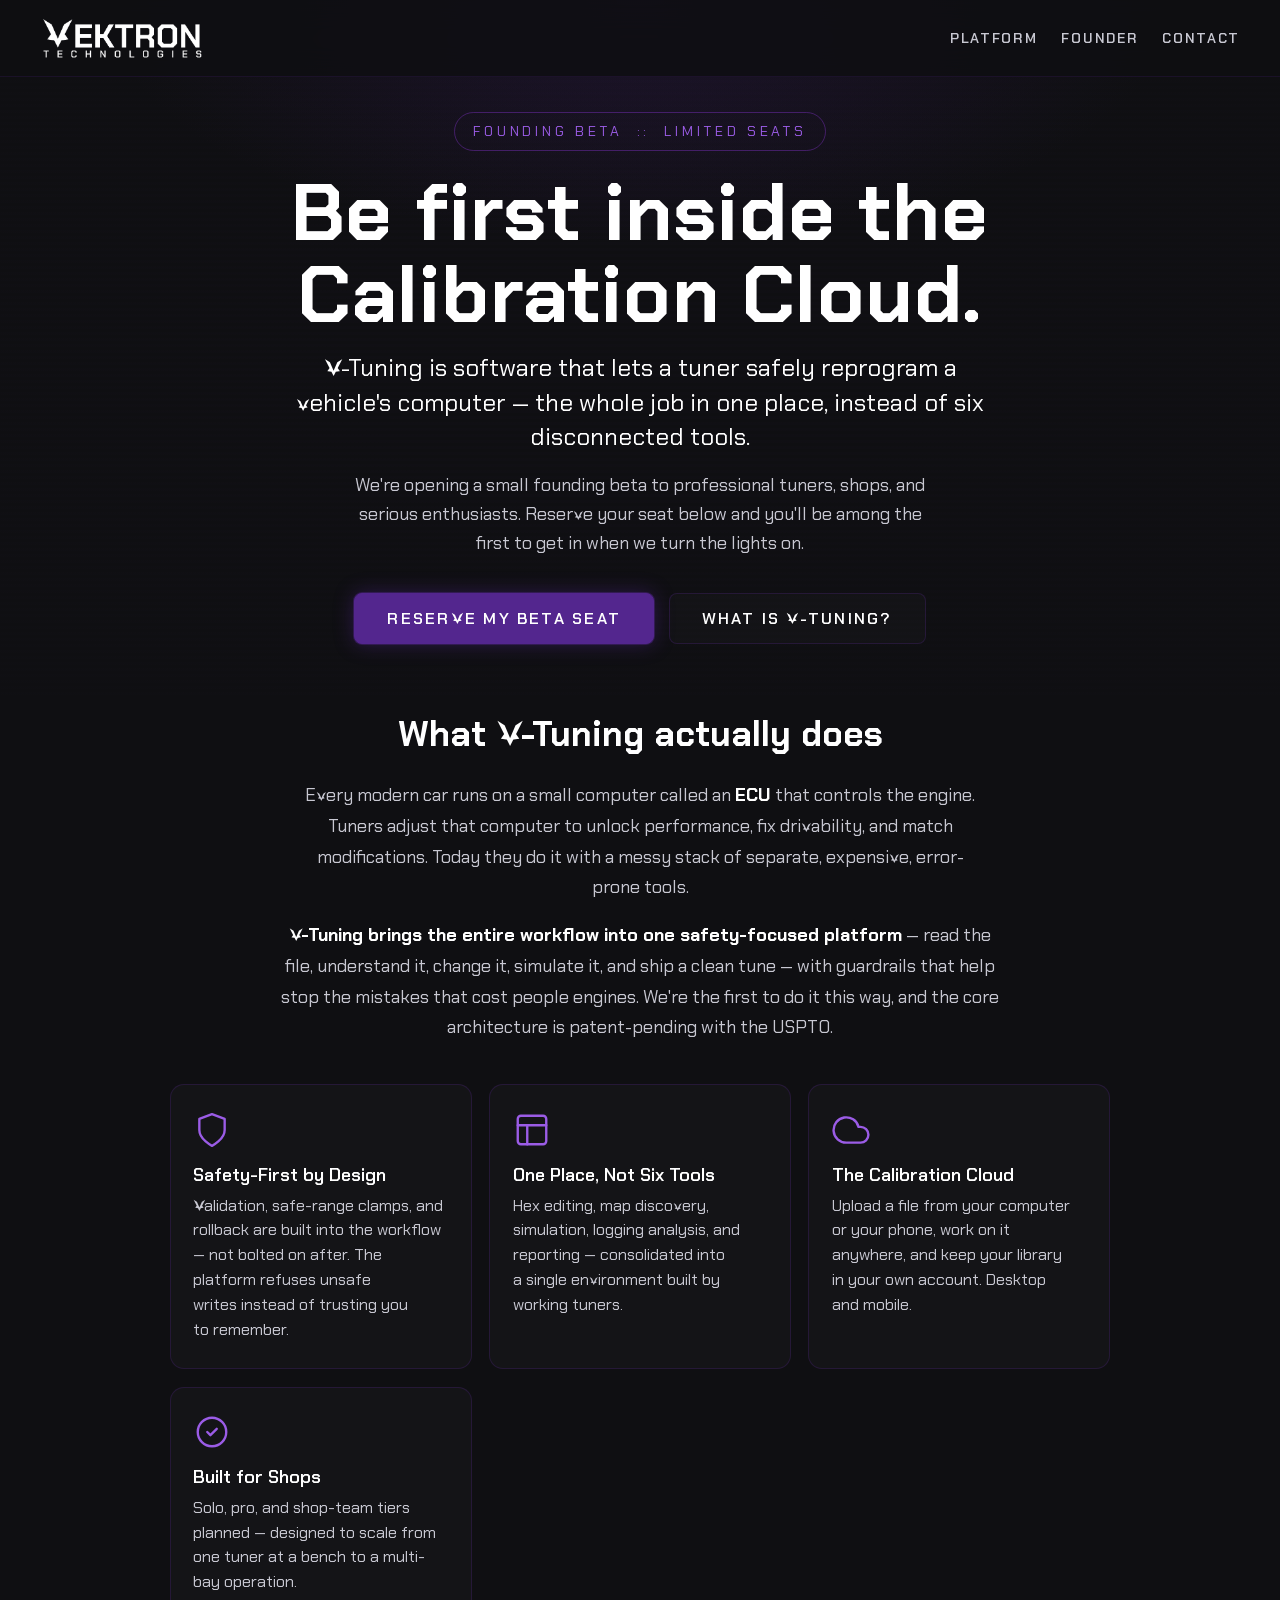
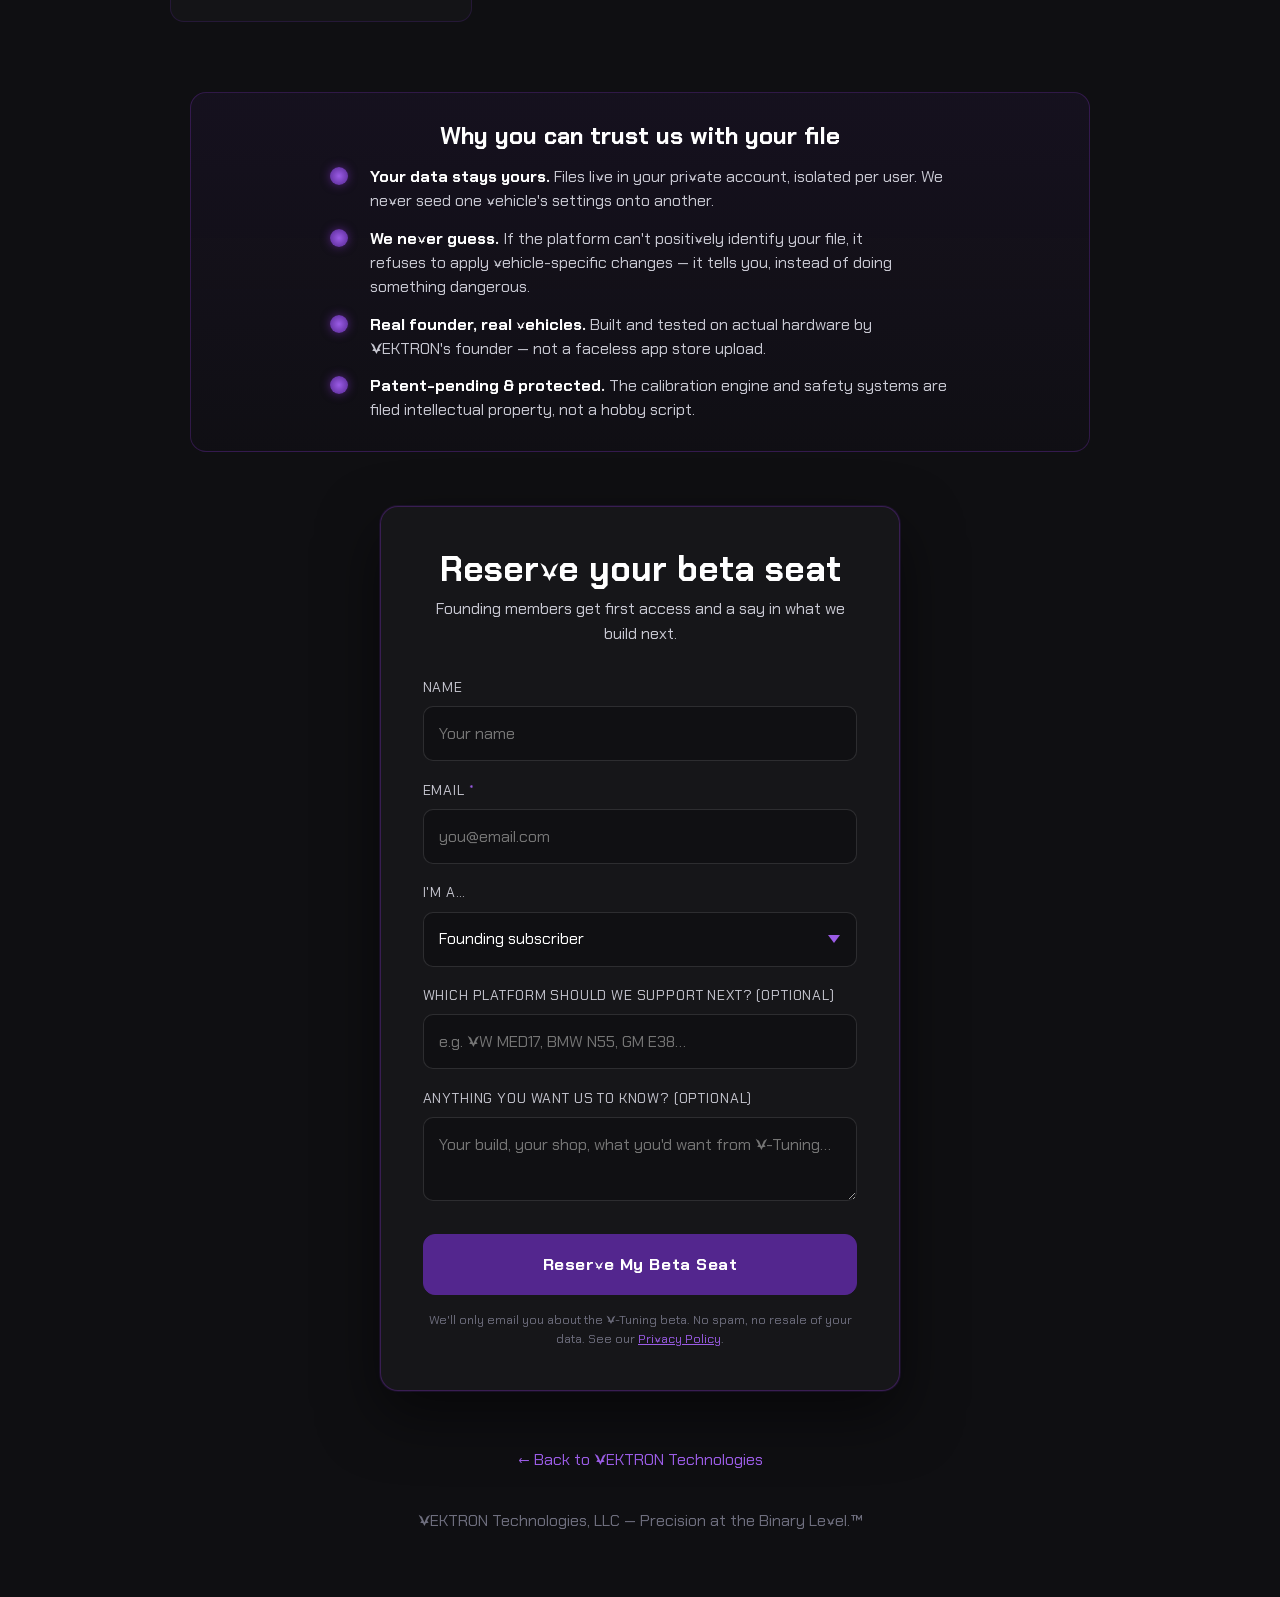
==== beta.html @ 4198a9b2 "fix(beta): precise signup error messages — distinguish validation, duplicate, and true network failu" ====
<!DOCTYPE html>
<html lang="en" data-theme="dark">
<head>
<meta charset="UTF-8">
<meta name="viewport" content="width=device-width, initial-scale=1.0">
<title>Join the V-Tuning Beta — VEKTRON Technologies</title>
<meta name="description" content="Be a founding member of V-Tuning by VEKTRON — the Calibration Cloud. Software that lets professional tuners safely modify a vehicle's computer, all in one place. Reserve your beta seat.">
<meta name="theme-color" content="#53268E">

<!-- Canonical -->
<link rel="canonical" href="https://vektrontechnologies.com/beta.html">

<!-- Open Graph -->
<meta property="og:title" content="Join the V-Tuning Beta — VEKTRON Technologies">
<meta property="og:description" content="Reserve a founding seat in the V-Tuning beta. The Calibration Cloud — safe, professional ECU calibration software from VEKTRON Technologies.">
<meta property="og:type" content="website">
<meta property="og:url" content="https://vektrontechnologies.com/beta.html">
<meta property="og:site_name" content="VEKTRON Technologies">
<meta property="og:image" content="https://vektrontechnologies.com/assets/social/og_card.png">
<meta property="og:image:width" content="1200">
<meta property="og:image:height" content="630">
<meta name="twitter:card" content="summary_large_image">
<meta name="twitter:title" content="Join the V-Tuning Beta — VEKTRON Technologies">
<meta name="twitter:description" content="Reserve a founding seat in the V-Tuning beta. The Calibration Cloud from VEKTRON Technologies.">
<meta name="twitter:image" content="https://vektrontechnologies.com/assets/social/og_card.png">

<!-- Favicons -->
<link rel="icon" type="image/x-icon" href="./assets/favicon/favicon.ico?v=21">
<link rel="icon" type="image/svg+xml" href="./assets/brand/v_favicon_obsidian_plate.svg?v=21">
<link rel="icon" type="image/png" sizes="32x32" href="./assets/favicon/favicon-32.png?v=21">
<link rel="icon" type="image/png" sizes="192x192" href="./assets/favicon/favicon-192.png?v=21">
<link rel="apple-touch-icon" sizes="180x180" href="./assets/favicon/apple-touch-icon.png?v=21">

<!-- Stylesheets -->
<link rel="stylesheet" href="./base.css?v=21">
<link rel="stylesheet" href="./style.css?v=21">

<style>
/* ===== Beta page — scoped, reuses canonical tokens from style.css ===== */
.beta-hero{position:relative;padding:clamp(7rem,12vh,11rem) 0 clamp(3rem,6vh,5rem);text-align:center;overflow:hidden}
.beta-hero .hero-ambient{position:absolute;inset:0;background:radial-gradient(60% 50% at 50% 0%,rgba(83,38,142,.28),transparent 70%);pointer-events:none}
.beta-kicker{display:inline-block;font-family:'Nyctos',system-ui,sans-serif;font-size:var(--text-xs);letter-spacing:.28em;text-transform:uppercase;color:var(--color-circuit-violet);border:1px solid rgba(123,47,190,.45);border-radius:999px;padding:.45rem 1.1rem;margin-bottom:1.4rem}
.beta-title{font-family:'Nyctos',system-ui,sans-serif;font-weight:700;font-size:clamp(2.4rem,1rem + 5vw,5rem);line-height:1.02;letter-spacing:.01em;margin:0 auto .9rem;max-width:16ch}
.beta-lede{font-size:var(--text-lg);color:var(--color-text);max-width:46ch;margin:0 auto 1rem;line-height:1.45}
.beta-sub{font-size:var(--text-base);color:var(--color-text-muted);max-width:54ch;margin:0 auto 2.2rem;line-height:1.6}
.beta-cta-row{display:flex;gap:.9rem;justify-content:center;flex-wrap:wrap}

/* what-it-is plain language band */
.beta-plain{max-width:760px;margin:0 auto;padding:0 1.25rem}
.beta-plain h2{font-family:'Nyctos',system-ui,sans-serif;font-weight:700;font-size:var(--text-xl);text-align:center;margin:0 0 1.6rem}
.beta-plain p{font-size:var(--text-base);color:var(--color-text-muted);line-height:1.7;margin:0 0 1.1rem;text-align:center}
.beta-plain strong{color:var(--color-text)}

/* value grid */
.beta-grid{display:grid;grid-template-columns:repeat(auto-fit,minmax(240px,1fr));gap:1.1rem;max-width:980px;margin:2.6rem auto 0;padding:0 1.25rem}
.beta-card{background:rgba(255,255,255,.025);border:1px solid var(--color-border,rgba(255,255,255,.08));border-radius:14px;padding:1.6rem 1.4rem;transition:transform .25s ease,border-color .25s ease}
.beta-card:hover{transform:translateY(-3px);border-color:rgba(123,47,190,.5)}
.beta-card-ico{width:38px;height:38px;color:var(--color-circuit-violet);margin-bottom:1rem}
.beta-card h3{font-family:'Nyctos',system-ui,sans-serif;font-weight:600;font-size:var(--text-base);margin:0 0 .5rem;color:var(--color-text)}
.beta-card p{font-size:var(--text-sm);color:var(--color-text-muted);line-height:1.55;margin:0}

/* trust band */
.beta-trust{max-width:900px;margin:3.4rem auto 0;padding:1.8rem 1.6rem;border-radius:16px;background:linear-gradient(180deg,rgba(83,38,142,.10),rgba(83,38,142,.02));border:1px solid rgba(123,47,190,.30)}
.beta-trust h2{font-family:'Nyctos',system-ui,sans-serif;font-weight:700;font-size:var(--text-lg);margin:0 0 1rem;text-align:center}
.beta-trust ul{list-style:none;margin:0;padding:0;display:grid;gap:.85rem;max-width:620px;margin-inline:auto}
.beta-trust li{display:flex;gap:.7rem;align-items:flex-start;font-size:var(--text-sm);color:var(--color-text-muted);line-height:1.5}
.beta-trust li::before{content:"";flex:0 0 auto;width:18px;height:18px;margin-top:2px;border-radius:50%;background:radial-gradient(circle,#9B5CE6,#53268E);box-shadow:0 0 10px rgba(123,47,190,.6)}
.beta-trust strong{color:var(--color-text)}

/* form */
.beta-form-wrap{max-width:560px;margin:3.4rem auto 0;padding:0 1.25rem}
.beta-form-shell{background:rgba(255,255,255,.03);border:1px solid rgba(123,47,190,.35);border-radius:18px;padding:clamp(1.6rem,4vw,2.6rem);box-shadow:0 0 0 1px rgba(83,38,142,.2),0 24px 60px rgba(0,0,0,.5)}
.beta-form-shell h2{font-family:'Nyctos',system-ui,sans-serif;font-weight:700;font-size:var(--text-xl);margin:0 0 .4rem;text-align:center}
.beta-form-shell .beta-form-note{font-size:var(--text-sm);color:var(--color-text-muted);text-align:center;margin:0 0 1.8rem}
.beta-field{margin-bottom:1.1rem}
.beta-field label{display:block;font-family:'Nyctos',system-ui,sans-serif;font-size:var(--text-xs);letter-spacing:.06em;text-transform:uppercase;color:var(--color-text-muted);margin-bottom:.5rem}
.beta-field input,.beta-field select,.beta-field textarea{width:100%;background:rgba(15,15,18,.7);border:1px solid rgba(255,255,255,.12);border-radius:10px;color:var(--color-text);font-family:inherit;font-size:1rem;padding:.85rem .95rem;transition:border-color .2s ease,box-shadow .2s ease}
.beta-field input:focus,.beta-field select:focus,.beta-field textarea:focus{outline:none;border-color:var(--color-circuit-violet);box-shadow:0 0 0 3px rgba(123,47,190,.25)}
.beta-field textarea{resize:vertical;min-height:84px}
.beta-field select{appearance:none;background-image:url("data:image/svg+xml,%3Csvg xmlns='http://www.w3.org/2000/svg' width='12' height='8' viewBox='0 0 12 8'%3E%3Cpath fill='%239B5CE6' d='M6 8 0 0h12z'/%3E%3C/svg%3E");background-repeat:no-repeat;background-position:right 1rem center}
.beta-submit{width:100%;margin-top:.4rem;background:var(--color-primary,#53268E);color:#fff;border:1px solid var(--color-primary,#53268E);border-radius:12px;font-family:'Nyctos',system-ui,sans-serif;font-weight:700;font-size:1.05rem;letter-spacing:.03em;padding:1rem;cursor:pointer;transition:transform .15s ease,box-shadow .2s ease,background .2s ease}
.beta-submit:hover:not(:disabled){transform:translateY(-1px);background:#6a32b0;box-shadow:0 0 24px rgba(123,47,190,.55)}
.beta-submit:disabled{opacity:.6;cursor:not-allowed}
.beta-form-legal{font-size:.78rem;color:var(--color-text-faint);text-align:center;margin:1rem 0 0;line-height:1.5}
.beta-msg{margin-top:1.1rem;padding:.9rem 1rem;border-radius:10px;font-size:var(--text-sm);text-align:center;display:none}
.beta-msg.ok{display:block;background:rgba(83,38,142,.18);border:1px solid rgba(123,47,190,.5);color:#d9c6ff}
.beta-msg.err{display:block;background:rgba(160,40,40,.15);border:1px solid rgba(200,80,80,.5);color:#ffb4b4}
.beta-success{display:none;text-align:center}
.beta-success.show{display:block;animation:betaFade .5s ease}
@keyframes betaFade{from{opacity:0;transform:translateY(8px)}to{opacity:1;transform:none}}
.beta-success .bs-mark{width:64px;height:64px;margin:0 auto 1.2rem;display:block}
.beta-success h2{font-family:'Nyctos',system-ui,sans-serif;font-size:var(--text-xl);margin:0 0 .6rem}
.beta-success p{color:var(--color-text-muted);font-size:var(--text-base);line-height:1.6;max-width:42ch;margin:0 auto}

.beta-foot{text-align:center;padding:3.5rem 1.25rem 4rem;color:var(--color-text-faint);font-size:var(--text-sm)}
.beta-foot a{color:var(--color-circuit-violet);text-decoration:none}
.beta-back{display:inline-flex;align-items:center;gap:.4rem;color:var(--color-text-muted);font-size:var(--text-sm);text-decoration:none;margin-bottom:2.2rem}
.beta-back:hover{color:var(--color-circuit-violet)}
</style>
</head>
<body>

  <!-- ===== HEADER (matches main site) ===== -->
  <header class="site-header" role="banner">
    <div class="header-inner">
      <a href="./index.html" class="header-logo" aria-label="VEKTRON Technologies — Home">
        <img src="./assets/brand/signature_transparent_white.png" alt="VEKTRON Technologies" width="180" height="48">
      </a>
      <nav>
        <ul class="header-nav" role="list">
          <li><a href="./index.html#platform">Platform</a></li>
          <li><a href="./index.html#founder">Founder</a></li>
          <li><a href="./index.html#contact">Contact</a></li>
        </ul>
      </nav>
    </div>
  </header>

  <main>
    <!-- ===== HERO ===== -->
    <section class="beta-hero" aria-label="V-Tuning Beta">
      <div class="hero-ambient" aria-hidden="true"></div>
      <div class="container" style="position:relative">
        <span class="beta-kicker">Founding Beta &nbsp;::&nbsp; Limited Seats</span>
        <h1 class="beta-title">Be first inside the Calibration Cloud.</h1>
        <p class="beta-lede">V-Tuning is software that lets a tuner safely reprogram a vehicle's computer — the whole job in one place, instead of six disconnected tools.</p>
        <p class="beta-sub">We're opening a small founding beta to professional tuners, shops, and serious enthusiasts. Reserve your seat below and you'll be among the first to get in when we turn the lights on.</p>
        <div class="beta-cta-row">
          <a class="hero-cta hero-cta--primary" href="#join">Reserve My Beta Seat</a>
          <a class="hero-cta hero-cta--ghost" href="#what">What is V-Tuning?</a>
        </div>
      </div>
    </section>

    <!-- ===== WHAT IT IS (smart-stranger test) ===== -->
    <section id="what" style="padding:1rem 0 1rem">
      <div class="beta-plain">
        <h2>What V-Tuning actually does</h2>
        <p>Every modern car runs on a small computer called an <strong>ECU</strong> that controls the engine. Tuners adjust that computer to unlock performance, fix drivability, and match modifications. Today they do it with a messy stack of separate, expensive, error-prone tools.</p>
        <p><strong>V-Tuning brings the entire workflow into one safety-focused platform</strong> — read the file, understand it, change it, simulate it, and ship a clean tune — with guardrails that help stop the mistakes that cost people engines. We're the first to do it this way, and the core architecture is patent-pending with the USPTO.</p>
      </div>

      <div class="beta-grid">
        <div class="beta-card">
          <svg class="beta-card-ico" viewBox="0 0 24 24" fill="none" stroke="currentColor" stroke-width="1.5" stroke-linecap="round" stroke-linejoin="round"><path d="M12 22s8-4 8-10V5l-8-3-8 3v7c0 6 8 10 8 10z"/></svg>
          <h3>Safety-First by Design</h3>
          <p>Validation, safe-range clamps, and rollback are built into the workflow — not bolted on after. The platform refuses unsafe writes instead of trusting you to remember.</p>
        </div>
        <div class="beta-card">
          <svg class="beta-card-ico" viewBox="0 0 24 24" fill="none" stroke="currentColor" stroke-width="1.5" stroke-linecap="round" stroke-linejoin="round"><rect x="3" y="3" width="18" height="18" rx="2"/><path d="M3 9h18M9 21V9"/></svg>
          <h3>One Place, Not Six Tools</h3>
          <p>Hex editing, map discovery, simulation, logging analysis, and reporting — consolidated into a single environment built by working tuners.</p>
        </div>
        <div class="beta-card">
          <svg class="beta-card-ico" viewBox="0 0 24 24" fill="none" stroke="currentColor" stroke-width="1.5" stroke-linecap="round" stroke-linejoin="round"><path d="M18 10h-1.26A8 8 0 109 20h9a5 5 0 000-10z"/></svg>
          <h3>The Calibration Cloud</h3>
          <p>Upload a file from your computer or your phone, work on it anywhere, and keep your library in your own account. Desktop and mobile.</p>
        </div>
        <div class="beta-card">
          <svg class="beta-card-ico" viewBox="0 0 24 24" fill="none" stroke="currentColor" stroke-width="1.5" stroke-linecap="round" stroke-linejoin="round"><path d="M9 12l2 2 4-4"/><circle cx="12" cy="12" r="9"/></svg>
          <h3>Built for Shops</h3>
          <p>Solo, pro, and shop-team tiers planned — designed to scale from one tuner at a bench to a multi-bay operation.</p>
        </div>
      </div>
    </section>

    <!-- ===== TRUST BAND ===== -->
    <div class="container">
      <div class="beta-trust">
        <h2>Why you can trust us with your file</h2>
        <ul>
          <li><span></span><div><strong>Your data stays yours.</strong> Files live in your private account, isolated per user. We never seed one vehicle's settings onto another.</div></li>
          <li><span></span><div><strong>We never guess.</strong> If the platform can't positively identify your file, it refuses to apply vehicle-specific changes — it tells you, instead of doing something dangerous.</div></li>
          <li><span></span><div><strong>Real founder, real vehicles.</strong> Built and tested on actual hardware by VEKTRON's founder — not a faceless app store upload.</div></li>
          <li><span></span><div><strong>Patent-pending &amp; protected.</strong> The calibration engine and safety systems are filed intellectual property, not a hobby script.</div></li>
        </ul>
      </div>
    </div>

    <!-- ===== JOIN FORM ===== -->
    <section id="join" class="beta-form-wrap">
      <div class="beta-form-shell">
        <!-- success state -->
        <div class="beta-success" id="betaSuccess">
          <img class="bs-mark" src="./assets/brand/v_mark.svg" alt="VEKTRON" width="64" height="48">
          <h2>You're on the list.</h2>
          <p>Welcome to the founding beta, <span id="bsName">tuner</span>. We'll email you at the address you gave us the moment your seat is ready. Precision at the Binary Level.™</p>
        </div>

        <!-- form state -->
        <form id="betaForm" novalidate>
          <h2>Reserve your beta seat</h2>
          <p class="beta-form-note">Founding members get first access and a say in what we build next.</p>

          <div class="beta-field">
            <label for="bf-name">Name</label>
            <input type="text" id="bf-name" name="full_name" autocomplete="name" placeholder="Your name">
          </div>
          <div class="beta-field">
            <label for="bf-email">Email <span aria-hidden="true" style="color:var(--color-circuit-violet)">*</span></label>
            <input type="email" id="bf-email" name="email" autocomplete="email" required placeholder="you@email.com">
          </div>
          <div class="beta-field">
            <label for="bf-interest">I'm a…</label>
            <select id="bf-interest" name="interest">
              <option value="founding_subscriber">Founding subscriber</option>
              <option value="pro_tuner">Professional tuner</option>
              <option value="shop">Tuning shop / business</option>
              <option value="enthusiast">Serious enthusiast</option>
              <option value="press_partner">Press / partner</option>
            </select>
          </div>
          <div class="beta-field">
            <label for="bf-vote">Which platform should we support next? (optional)</label>
            <input type="text" id="bf-vote" name="platform_vote" placeholder="e.g. VW MED17, BMW N55, GM E38…">
          </div>
          <div class="beta-field">
            <label for="bf-msg">Anything you want us to know? (optional)</label>
            <textarea id="bf-msg" name="message" placeholder="Your build, your shop, what you'd want from V-Tuning…"></textarea>
          </div>

          <button type="submit" class="beta-submit" id="betaSubmit">Reserve My Beta Seat</button>
          <p class="beta-form-legal">We'll only email you about the V-Tuning beta. No spam, no resale of your data. See our <a href="./privacy.html" style="color:var(--color-circuit-violet)">Privacy Policy</a>.</p>
          <div class="beta-msg" id="betaMsg" role="status" aria-live="polite"></div>
        </form>
      </div>
    </section>

    <div class="beta-foot">
      <a class="beta-back" href="./index.html">← Back to VEKTRON Technologies</a><br>
      <span>VEKTRON Technologies, LLC — Precision at the Binary Level.™</span>
    </div>
  </main>

  <!-- Waitlist capture: direct PostgREST insert, apikey-only header (no SDK, no Authorization bearer) -->
  <script>
  (function(){
    'use strict';
    // Publishable key — safe for client; protected by RLS (anon INSERT-only into waitlist).
    var SUPABASE_URL = 'https://cdhrnjeegdhlrazbmpox.supabase.co';
    var SUPABASE_PUBLISHABLE_KEY = 'sb_publishable_TSfuTn3SHco1wb5oPSlZ4w_svUg0qk4';
    var WAITLIST_ENDPOINT = SUPABASE_URL + '/rest/v1/waitlist';

    var form = document.getElementById('betaForm');
    var btn = document.getElementById('betaSubmit');
    var msg = document.getElementById('betaMsg');
    var success = document.getElementById('betaSuccess');

    function showMsg(text, kind){ msg.textContent = text; msg.className = 'beta-msg ' + kind; }
    function validEmail(v){ return /^[^\s@]+@[^\s@]+\.[^\s@]+$/.test(v); }

    form.addEventListener('submit', async function(e){
      e.preventDefault();
      var email = form.email.value.trim();
      var name = form.full_name.value.trim();
      if (!validEmail(email)) { showMsg('Please enter a valid email address.', 'err'); form.email.focus(); return; }

      btn.disabled = true; var orig = btn.textContent; btn.textContent = 'Reserving…';

      var row = {
        email: email,
        full_name: name || null,
        interest: form.interest.value || 'founding_subscriber',
        platform_vote: form.platform_vote.value.trim() || null,
        message: form.message.value.trim() || null,
        source: 'beta_page',
        referrer: document.referrer || null,
        user_agent: navigator.userAgent || null
      };

      // Reaches success on a clean insert OR an "already on the list" duplicate.
      function showSuccess() {
        document.getElementById('bsName').textContent = name ? name.split(' ')[0] : 'tuner';
        form.style.display = 'none';
        success.classList.add('show');
        success.scrollIntoView({ behavior: 'smooth', block: 'center' });
      }
      // Email fallback so a signup is never lost when the server is genuinely unreachable.
      function showEmailFallback(lead) {
        var subject = encodeURIComponent('V-Tuning Beta Signup');
        var body = encodeURIComponent('Name: ' + (name||'') + '\nEmail: ' + email + '\nInterest: ' + row.interest + '\nPlatform vote: ' + (row.platform_vote||'') + '\nMessage: ' + (row.message||''));
        showMsg(lead + ' ', 'err');
        msg.innerHTML = lead + ' <a href="mailto:info@vektrontechnologies.com?subject=' + subject + '&body=' + body + '" style="color:#d9c6ff;text-decoration:underline">Send your signup by email instead →</a>';
      }

      var res;
      try {
        // POST directly to PostgREST with ONLY the apikey header. The Supabase JS SDK also
        // sends Authorization: Bearer <publishable-key>, which this project rejects (401
        // "permission denied for table waitlist"). apikey-only resolves the anon role correctly.
        res = await fetch(WAITLIST_ENDPOINT, {
          method: 'POST',
          headers: {
            'apikey': SUPABASE_PUBLISHABLE_KEY,
            'Content-Type': 'application/json',
            'Prefer': 'return=minimal'
          },
          body: JSON.stringify(row)
        });
      } catch (netErr) {
        // fetch() only throws for a genuine transport failure (offline, DNS, blocked,
        // CORS, TLS). THIS is the only case that is truly "can't reach the server."
        console.error('[beta] network error', netErr);
        showEmailFallback('We could not reach the server — you may be offline or a browser extension is blocking the request.');
        btn.disabled = false; btn.textContent = orig;
        return;
      }

      // We got a response from the server. Interpret the status precisely.
      if (res.ok) { showSuccess(); btn.disabled = false; btn.textContent = orig; return; }

      // Read the server's explanation so we can show the REAL reason.
      var detail = '', payload = null;
      try { detail = await res.text(); } catch (_) {}
      try { payload = JSON.parse(detail); } catch (_) {}
      var pgCode = payload && payload.code;
      var pgMsg  = (payload && payload.message) || '';
      console.error('[beta] insert rejected', res.status, pgCode, pgMsg);

      // 409 / 23505 = unique violation = already signed up. Treat as a friendly success.
      if (res.status === 409 || pgCode === '23505' || /duplicate key|already exists/i.test(pgMsg)) {
        showSuccess();
        btn.disabled = false; btn.textContent = orig;
        return;
      }

      // 23514 = CHECK constraint (e.g. an interest/value the DB doesn't accept).
      // 400/422 = bad/invalid data. Surface a clear, specific reason — NOT "network error."
      var friendly;
      if (pgCode === '23514' || /violates check constraint/i.test(pgMsg)) {
        friendly = 'One of your selections wasn\u2019t accepted. Please adjust your answers and try again.';
      } else if (res.status === 400 || res.status === 422) {
        friendly = 'We couldn\u2019t accept that submission — please check your details and try again.';
      } else if (res.status === 401 || res.status === 403) {
        friendly = 'The signup service rejected the request. Please try again shortly.';
      } else if (res.status >= 500) {
        friendly = 'The server hit a temporary error. Please try again in a moment.';
      } else {
        friendly = 'Something went wrong (error ' + res.status + ').';
      }
      showEmailFallback(friendly);
      btn.disabled = false; btn.textContent = orig;
    });
  })();
  </script>
</body>
</html>
---- base.css ----
/* base.css — VEKTRON Technologies foundational reset */
*, *::before, *::after { box-sizing: border-box; margin: 0; padding: 0; }

html {
  -moz-text-size-adjust: none;
  -webkit-text-size-adjust: none;
  text-size-adjust: none;
  -webkit-font-smoothing: antialiased;
  -moz-osx-font-smoothing: grayscale;
  text-rendering: optimizeLegibility;
  scroll-behavior: smooth;
  hanging-punctuation: first last;
  scroll-padding-top: var(--space-16);
}

body {
  min-height: 100dvh;
  line-height: 1.6;
  font-family: var(--font-body, sans-serif);
  font-size: var(--text-base);
  color: var(--color-text);
  background-color: var(--color-bg);
}

img, picture, video, canvas, svg { display: block; max-width: 100%; height: auto; }
ul[role="list"], ol[role="list"] { list-style: none; }
input, button, textarea, select { font: inherit; color: inherit; }

h1, h2, h3, h4, h5, h6 { text-wrap: balance; line-height: 1.15; }
p, li, figcaption { text-wrap: pretty; max-width: 72ch; }

::selection {
  background: rgba(83, 38, 142, 0.35);
  color: var(--color-text);
}

:focus-visible {
  outline: 2px solid var(--color-primary);
  outline-offset: 3px;
  border-radius: var(--radius-sm);
}

@media (prefers-reduced-motion: reduce) {
  *, *::before, *::after {
    animation-duration: 0.01ms !important;
    animation-iteration-count: 1 !important;
    transition-duration: 0.01ms !important;
    scroll-behavior: auto !important;
  }
}

button { cursor: pointer; background: none; border: none; }
table { border-collapse: collapse; width: 100%; }

a, button, [role="button"], [role="link"], input, textarea, select {
  transition: color var(--transition-interactive),
              background var(--transition-interactive),
              border-color var(--transition-interactive),
              box-shadow var(--transition-interactive);
}

.sr-only {
  position: absolute; width: 1px; height: 1px; padding: 0; margin: -1px;
  overflow: hidden; clip: rect(0, 0, 0, 0); white-space: nowrap; border-width: 0;
}
---- style.css ----
/* VEKTRON Technologies — Brand Standards v1.6.0 LOCKED
   Palette: Obsidian #0F0F12, Vektron Violet #53268E (primary), Plasma Glow accents, Command Amber CTA
   Typography: Nyctos v2.1.0 (Universal V Doctrine — every V is the wing mark) / Chakra Petch fallback
   Density: Spacious — landing experience with dramatic hero moments
   Authority: Markell Winters-Edwards, Founder/CEO */

/* ========================================
   NYCTOS — Universal Typeface
   ======================================== */

@font-face {
  font-family: 'Nyctos';
  src: url('./assets/fonts/Nyctos-Light.ttf') format('truetype');
  font-weight: 300;
  font-style: normal;
  font-display: swap;
}
@font-face {
  font-family: 'Nyctos';
  src: url('./assets/fonts/Nyctos-Regular.ttf') format('truetype');
  font-weight: 400;
  font-style: normal;
  font-display: swap;
}
@font-face {
  font-family: 'Nyctos';
  src: url('./assets/fonts/Nyctos-Medium.ttf') format('truetype');
  font-weight: 500;
  font-style: normal;
  font-display: swap;
}
@font-face {
  font-family: 'Nyctos';
  src: url('./assets/fonts/Nyctos-SemiBold.ttf') format('truetype');
  font-weight: 600;
  font-style: normal;
  font-display: swap;
}
@font-face {
  font-family: 'Nyctos';
  src: url('./assets/fonts/Nyctos-Bold.ttf') format('truetype');
  font-weight: 700;
  font-style: normal;
  font-display: swap;
}

/* ========================================
   DESIGN TOKENS
   ======================================== */

:root {
  /* Type Scale (fluid) */
  --text-xs:   clamp(0.75rem,  0.7rem  + 0.25vw, 0.875rem);
  --text-sm:   clamp(0.875rem, 0.8rem  + 0.35vw, 1rem);
  --text-base: clamp(1rem,     0.95rem + 0.25vw, 1.125rem);
  --text-lg:   clamp(1.125rem, 1rem    + 0.75vw, 1.5rem);
  --text-xl:   clamp(1.5rem,   1.2rem  + 1.25vw, 2.25rem);
  --text-2xl:  clamp(2rem,     1.2rem  + 2.5vw,  3.5rem);
  --text-3xl:  clamp(2.5rem,   1rem    + 4vw,    5rem);
  --text-hero: clamp(3rem,     0.5rem  + 7vw,    8rem);

  /* Spacing (4px base) */
  --space-1:  0.25rem;
  --space-2:  0.5rem;
  --space-3:  0.75rem;
  --space-4:  1rem;
  --space-5:  1.25rem;
  --space-6:  1.5rem;
  --space-8:  2rem;
  --space-10: 2.5rem;
  --space-12: 3rem;
  --space-16: 4rem;
  --space-20: 5rem;
  --space-24: 6rem;
  --space-32: 8rem;

  /* Fonts — Nyctos universal */
  --font-body: 'Nyctos', system-ui, -apple-system, sans-serif;
  --font-display: 'Nyctos', system-ui, -apple-system, sans-serif;

  /* Content widths */
  --content-narrow: 640px;
  --content-default: 960px;
  --content-wide: 1200px;
  --content-full: 100%;

  /* Radius */
  --radius-sm: 0.375rem;
  --radius-md: 0.5rem;
  --radius-lg: 0.75rem;
  --radius-xl: 1rem;
  --radius-full: 9999px;

  /* Transitions */
  --transition-interactive: 180ms cubic-bezier(0.16, 1, 0.3, 1);

  /* ===== VEKTRON v1.6.0 LOCKED PALETTE ===== */

  /* Surfaces */
  --color-bg:               #0F0F12;  /* Obsidian — canonical background */
  --color-surface:          #14141A;
  --color-surface-2:        #1A1A22;
  --color-surface-offset:   #20202C;
  --color-surface-dynamic:  #26263A;
  --color-gunmetal:         #2D2D32;
  --color-divider:          rgba(83, 38, 142, 0.18);
  --color-border:           rgba(83, 38, 142, 0.28);

  /* Text */
  --color-text:             #FFFFFF;  /* Foreground white */
  --color-text-muted:       #C8C8D2;  /* Dim White — tertiary */
  --color-text-faint:       #6E6E7E;
  --color-text-inverse:     #0F0F12;

  /* Primary: Vektron Violet #53268E (LOCKED — only canonical brand color) */
  --color-primary:          #53268E;
  --color-primary-hover:    #6633A8;
  --color-primary-active:   #401C70;

  /* Atmospheric accents (never the canonical mark fill) */
  --color-primary-glow:     #B388FF;  /* Plasma Glow */
  --color-ultraviolet:      #7B2FBE;
  --color-circuit-violet:   #9B5CE6;

  /* CTA: Command Amber */
  --color-cta:              #FFD54F;
  --color-cta-hover:        #FFE082;
  --color-cta-active:       #FFC107;

  /* Subsidiary Accent Colors (atmospheric only, all violet family) */
  --color-v-tuning:         #B388FF;
  --color-v-power:          #9B5CE6;
  --color-v-performance:    #7B2FBE;
  --color-defense:          #FFD54F;
  --color-labs:             #C8B4FF;

  /* Shadows */
  --shadow-sm: 0 1px 2px rgba(0, 0, 0, 0.3);
  --shadow-md: 0 4px 12px rgba(0, 0, 0, 0.4);
  --shadow-lg: 0 12px 32px rgba(0, 0, 0, 0.5);

  /* Glows (Vektron Violet) */
  --glow-primary: 0 0 20px rgba(83, 38, 142, 0.45);
  --glow-primary-intense: 0 0 30px rgba(83, 38, 142, 0.55), 0 0 60px rgba(83, 38, 142, 0.25);
}


/* ========================================
   GRID OVERLAY (Background texture)
   ======================================== */

.grid-overlay {
  position: absolute;
  inset: 0;
  pointer-events: none;
  overflow: hidden;
  z-index: 1;
}

.grid-overlay::before {
  content: '';
  position: absolute;
  inset: -50%;
  width: 200%;
  height: 200%;
  background-image:
    linear-gradient(rgba(83, 38, 142, 0.07) 1px, transparent 1px),
    linear-gradient(90deg, rgba(83, 38, 142, 0.07) 1px, transparent 1px);
  background-size: 60px 60px;
  animation: grid-drift 30s linear infinite;
}

@keyframes grid-drift {
  0% { transform: translate(0, 0); }
  100% { transform: translate(60px, 60px); }
}

/* Scan-line texture */
.scanlines::after {
  content: '';
  position: absolute;
  inset: 0;
  pointer-events: none;
  background: repeating-linear-gradient(
    0deg,
    transparent,
    transparent 2px,
    rgba(0, 0, 0, 0.03) 2px,
    rgba(0, 0, 0, 0.03) 4px
  );
  z-index: 2;
}


/* ========================================
   UTILITY CLASSES
   ======================================== */

.container {
  max-width: var(--content-wide);
  margin-inline: auto;
  padding-inline: var(--space-6);
}

.container--narrow {
  max-width: var(--content-default);
}

.section-label {
  font-size: var(--text-xs);
  font-weight: 700;
  letter-spacing: 0.2em;
  text-transform: uppercase;
  color: var(--color-primary-glow);
  margin-bottom: var(--space-4);
  display: flex;
  align-items: center;
  gap: var(--space-3);
}

.section-label::before {
  content: '::';
  display: inline-block;
  font-family: var(--font-display);
  font-weight: 700;
  letter-spacing: 0.08em;
  color: var(--color-primary);
  text-shadow: 0 0 12px rgba(83, 38, 142, 0.6);
  transform: translateY(-1px);
}

.section-title {
  font-family: var(--font-display);
  font-size: var(--text-2xl);
  font-weight: 800;
  letter-spacing: 0.06em;
  text-transform: uppercase;
  line-height: 1.1;
  color: var(--color-text);
  margin-bottom: var(--space-6);
}

.section-desc {
  font-size: var(--text-base);
  color: var(--color-text-muted);
  line-height: 1.7;
  max-width: 65ch;
}


/* ========================================
   HEADER / NAV
   ======================================== */

.site-header {
  position: fixed;
  top: 0;
  left: 0;
  right: 0;
  z-index: 100;
  padding: var(--space-4) var(--space-6);
  background: rgba(15, 15, 18, 0.85);
  backdrop-filter: blur(16px);
  -webkit-backdrop-filter: blur(16px);
  border-bottom: 1px solid var(--color-divider);
  transition: transform 0.3s cubic-bezier(0.16, 1, 0.3, 1),
              box-shadow 0.3s cubic-bezier(0.16, 1, 0.3, 1);
}

.header-inner {
  max-width: var(--content-wide);
  margin-inline: auto;
  display: flex;
  align-items: center;
  justify-content: space-between;
}

.header-logo {
  position: relative;
  display: flex;
  align-items: center;
  gap: var(--space-3);
  text-decoration: none;
  color: var(--color-text);
  isolation: isolate;
}

.header-logo img {
  height: 44px;
  width: auto;
  display: block;
  transition: filter 420ms cubic-bezier(0.22, 1, 0.36, 1);
  will-change: filter;
}

/* Smooth chromatic aberration on hover — no jitter, no rotation.
   Two opposite-direction Plasma/Ultraviolet drop-shadows plus a soft
   Plasma halo. Fades in/out via the filter transition. */
.header-logo:hover img,
.header-logo:focus-visible img {
  filter:
    drop-shadow(1.5px 0 0 rgba(179, 136, 255, 0.9))
    drop-shadow(-1.5px 0 0 rgba(123, 47, 190, 0.9))
    drop-shadow(0 0 14px rgba(179, 136, 255, 0.45));
}

/* Holographic sheen — a diagonal iridescent band that sweeps across the
   signature once on hover. color-dodge blends against the dark header
   so the band reads as foil light, not a paint stripe. */
.header-logo::after {
  content: '';
  position: absolute;
  inset: -4px -8px -4px -8px;
  border-radius: 6px;
  background-image: linear-gradient(
    115deg,
    transparent 38%,
    rgba(83, 38, 142, 0.25) 46%,
    rgba(179, 136, 255, 0.55) 50%,
    rgba(255, 255, 255, 0.35) 52%,
    rgba(123, 47, 190, 0.55) 54%,
    rgba(83, 38, 142, 0.25) 58%,
    transparent 66%
  );
  background-size: 250% 100%;
  background-position: 200% 0;
  background-repeat: no-repeat;
  mix-blend-mode: color-dodge;
  opacity: 0;
  pointer-events: none;
  z-index: 1;
  transition: opacity 320ms ease;
}

.header-logo:hover::after,
.header-logo:focus-visible::after {
  opacity: 0.9;
  animation: headerLogoSheen 1300ms cubic-bezier(0.22, 1, 0.36, 1) 1;
}

@keyframes headerLogoSheen {
  0%   { background-position: 200% 0; }
  100% { background-position: -120% 0; }
}

@media (prefers-reduced-motion: reduce) {
  .header-logo img,
  .header-logo:hover img,
  .header-logo:focus-visible img { filter: none; transition: none; }
  .header-logo::after { display: none; }
}

.header-logo-text {
  display: none; /* Composite signature already contains the wordmark */
}

.header-nav {
  display: flex;
  align-items: center;
  gap: var(--space-6);
  list-style: none;
}

.header-nav a {
  font-size: var(--text-xs);
  font-weight: 600;
  letter-spacing: 0.12em;
  text-transform: uppercase;
  color: var(--color-text-muted);
  text-decoration: none;
  padding: var(--space-2) 0;
  position: relative;
  transition: color var(--transition-interactive);
}

.header-nav a:hover {
  color: var(--color-primary-glow);
}

.header-nav a::after {
  content: '';
  position: absolute;
  bottom: 0;
  left: 0;
  width: 0;
  height: 1px;
  background: var(--color-primary-glow);
  transition: width 0.3s cubic-bezier(0.16, 1, 0.3, 1);
}

.header-nav a:hover::after {
  width: 100%;
}

/* Mobile nav toggle */
.nav-toggle {
  display: none;
  flex-direction: column;
  gap: 5px;
  padding: var(--space-2);
  cursor: pointer;
}

.nav-toggle span {
  width: 24px;
  height: 2px;
  background: var(--color-text);
  transition: transform var(--transition-interactive), opacity var(--transition-interactive);
}

@media (max-width: 768px) {
  /* Take the <nav> wrapper out of the flex flow so the empty wrapper does
     not consume horizontal space and shove the hamburger to the center. */
  .site-header nav { display: contents; }
  .nav-toggle {
    display: flex;
    margin-left: auto;
  }
  .header-nav {
    display: none;
    position: absolute;
    top: 100%;
    left: 0;
    right: 0;
    flex-direction: column;
    background: rgba(15, 15, 18, 0.95);
    backdrop-filter: blur(16px);
    -webkit-backdrop-filter: blur(16px);
    padding: var(--space-6);
    gap: var(--space-4);
    border-bottom: 1px solid var(--color-divider);
  }
  .header-nav.is-open { display: flex; }
  .header-nav a { font-size: var(--text-sm); }
}


/* ========================================
   HERO SECTION
   ======================================== */

.hero {
  position: relative;
  min-height: 100vh;
  display: flex;
  flex-direction: column;
  align-items: center;
  justify-content: center;
  text-align: center;
  padding: var(--space-32) var(--space-6) var(--space-16);
  overflow: hidden;
}

.hero-content {
  position: relative;
  z-index: 10;
  max-width: var(--content-default);
}

.hero-logo {
  width: clamp(280px, 50vw, 640px);
  height: auto;
  margin: 0 auto var(--space-8);
  filter: drop-shadow(0 0 48px rgba(83, 38, 142, 0.5));
  transform: translateZ(0);
  will-change: filter, transform;
  cursor: default;
}

/* Hero signature — burst on hover/focus, then recede to resting glow.
   Uses the canonical vMarkBurst vocabulary but tuned for the larger
   composite signature (smaller offsets relative to mark width).
   Slow tail so the lockup feels weighty and "powered on", not jittery. */
.hero-logo:hover,
.hero-logo:focus-visible {
  animation: heroLogoBurst 880ms cubic-bezier(0.16, 1, 0.3, 1) 1;
}

@keyframes heroLogoBurst {
  0%   { filter: drop-shadow(0 0 48px rgba(83, 38, 142, 0.5));
         transform: translate(0, 0) scale(1); }
  14%  { filter: drop-shadow(2px 0 0 #B388FF) drop-shadow(-2px 0 0 #7B2FBE)
                 drop-shadow(0 0 36px rgba(179, 136, 255, 0.55));
         transform: translate(1.5px, -0.5px) scale(1.005); }
  30%  { filter: drop-shadow(-4px 0 0 #B388FF) drop-shadow(4px 0 0 #7B2FBE)
                 drop-shadow(0 0 52px rgba(179, 136, 255, 0.75));
         transform: translate(-2px, 1px) scale(1.012); }
  46%  { filter: drop-shadow(-3px 0 0 #B388FF) drop-shadow(3px 0 0 #7B2FBE)
                 drop-shadow(0 0 44px rgba(179, 136, 255, 0.65));
         transform: translate(-1.5px, 0.5px) scale(1.01); }
  65%  { filter: drop-shadow(1px 0 0 #B388FF) drop-shadow(-1px 0 0 #7B2FBE)
                 drop-shadow(0 0 40px rgba(179, 136, 255, 0.45));
         transform: translate(0.5px, 0) scale(1.005); }
  100% { filter: drop-shadow(0 0 48px rgba(83, 38, 142, 0.5));
         transform: translate(0, 0) scale(1); }
}

.hero-title {
  font-family: var(--font-display);
  font-size: var(--text-2xl);
  font-weight: 700;
  letter-spacing: 0.12em;
  text-transform: uppercase;
  color: var(--color-text);
  margin-bottom: var(--space-4);
  padding-inline: var(--space-4);
}

.hero-cta-row {
  display: flex;
  flex-wrap: wrap;
  justify-content: center;
  gap: var(--space-4);
  margin-top: var(--space-10);
}

.hero-cta {
  display: inline-flex;
  align-items: center;
  justify-content: center;
  padding: var(--space-3) var(--space-8);
  font-family: var(--font-display);
  font-size: var(--text-sm);
  font-weight: 600;
  letter-spacing: 0.14em;
  text-transform: uppercase;
  text-decoration: none;
  border-radius: var(--radius-md);
  transition: transform var(--transition-interactive), background var(--transition-interactive), border-color var(--transition-interactive), color var(--transition-interactive), box-shadow var(--transition-interactive);
}

.hero-cta--primary {
  background: var(--color-primary);
  color: #FFFFFF;
  border: 1px solid var(--color-primary);
  box-shadow: 0 0 0 1px rgba(83, 38, 142, 0.4), var(--glow-primary);
}
.hero-cta--primary:hover {
  background: var(--color-primary-hover);
  border-color: var(--color-primary-hover);
  transform: translateY(-1px);
  box-shadow: var(--glow-primary-intense);
}

.hero-cta--ghost {
  background: rgba(255, 255, 255, 0.02);
  color: var(--color-text);
  border: 1px solid var(--color-border);
}
.hero-cta--ghost:hover {
  border-color: var(--color-primary-glow);
  color: var(--color-primary-glow);
  background: rgba(83, 38, 142, 0.08);
}

.hero-tagline {
  font-size: var(--text-lg);
  color: var(--color-text-muted);
  font-weight: 400;
  letter-spacing: 0.05em;
  margin-bottom: var(--space-10);
}

.hero-tagline em {
  color: var(--color-primary-glow);
  font-style: normal;
}

.hero-sub {
  font-size: var(--text-sm);
  color: var(--color-text-muted);
  font-weight: 400;
  letter-spacing: 0.03em;
  max-width: 52ch;
  margin: 0 auto;
}

.scroll-indicator {
  position: absolute;
  bottom: var(--space-8);
  left: 50%;
  transform: translateX(-50%);
  z-index: 10;
  display: flex;
  flex-direction: column;
  align-items: center;
  gap: var(--space-2);
  color: var(--color-text-faint);
  font-size: var(--text-xs);
  letter-spacing: 0.15em;
  text-transform: uppercase;
  animation: scroll-pulse 2s ease-in-out infinite;
}

.scroll-indicator svg {
  width: 20px;
  height: 20px;
  stroke: var(--color-text-faint);
}

@keyframes scroll-pulse {
  0%, 100% { opacity: 0.4; transform: translateX(-50%) translateY(0); }
  50% { opacity: 0.8; transform: translateX(-50%) translateY(6px); }
}

/* Keep the trademark glued to the last word so "Level.™" never
   wraps onto its own line on narrow viewports (Galaxy S21 et al). */
.hero-tagline .nowrap-tm {
  white-space: nowrap;
}

/* On phones the hero CTAs end up close to the bottom of the viewport
   and the absolutely-positioned scroll cue starts to fight the buttons
   for tap area. Hide it on small viewports — the cue is desktop-only
   polish, not load-bearing UX. */
@media (max-width: 768px), (max-height: 720px) {
  .scroll-indicator {
    display: none;
  }
}

/* Hero glow orb — subtle background */
.hero::before {
  content: '';
  position: absolute;
  top: 20%;
  left: 50%;
  transform: translateX(-50%);
  width: 600px;
  height: 600px;
  background: radial-gradient(circle, rgba(83, 38, 142, 0.12) 0%, transparent 70%);
  pointer-events: none;
  z-index: 0;
}


/* ========================================
   ABOUT / VISION SECTION
   ======================================== */

.about {
  padding: clamp(var(--space-12), 8vw, var(--space-24)) var(--space-6);
  position: relative;
}

.about-content {
  max-width: var(--content-wide);
  margin-inline: auto;
}

.stats-row {
  display: grid;
  grid-template-columns: repeat(4, 1fr);
  gap: var(--space-6);
  margin-top: var(--space-12);
  padding-top: var(--space-8);
  border-top: 1px solid var(--color-divider);
}

.stat-item {
  text-align: center;
}

.stat-value {
  font-family: var(--font-display);
  font-size: var(--text-xl);
  font-weight: 800;
  letter-spacing: 0.05em;
  color: var(--color-primary-glow);
  margin-bottom: var(--space-1);
}

.stat-label {
  font-size: var(--text-xs);
  font-weight: 600;
  letter-spacing: 0.12em;
  text-transform: uppercase;
  color: var(--color-text-muted);
}

@media (max-width: 640px) {
  .stats-row {
    grid-template-columns: repeat(2, 1fr);
    gap: var(--space-6);
  }
}


/* ========================================
   DIVISIONS SECTION
   ======================================== */

.divisions {
  padding: clamp(var(--space-12), 8vw, var(--space-24)) var(--space-6);
  position: relative;
  background: var(--color-surface);
}

.divisions-grid {
  display: grid;
  grid-template-columns: repeat(auto-fill, minmax(min(340px, 100%), 1fr));
  gap: var(--space-6);
  max-width: var(--content-wide);
  margin-inline: auto;
  margin-top: var(--space-10);
}

.division-card {
  background: var(--color-surface-2);
  border: 1px solid;
  border-radius: var(--radius-lg);
  padding: var(--space-8);
  position: relative;
  overflow: hidden;
  transition: box-shadow 0.35s cubic-bezier(0.16, 1, 0.3, 1),
              border-color 0.35s cubic-bezier(0.16, 1, 0.3, 1),
              transform 0.35s cubic-bezier(0.16, 1, 0.3, 1);
}

.division-card:hover {
  transform: translateY(-3px);
}

.division-card-logo {
  height: 64px;
  width: auto;
  margin-bottom: var(--space-5);
  object-fit: contain;
}

.division-card-name {
  font-family: var(--font-display);
  font-size: var(--text-lg);
  font-weight: 800;
  letter-spacing: 0.08em;
  text-transform: uppercase;
  margin-bottom: var(--space-1);
}

.division-card-subtitle {
  font-size: var(--text-xs);
  font-weight: 600;
  letter-spacing: 0.12em;
  text-transform: uppercase;
  margin-bottom: var(--space-4);
}

.division-card-desc {
  font-size: var(--text-sm);
  color: var(--color-text-muted);
  line-height: 1.7;
}

/* Division accents — LOCKED to violet family per brand standards v1.6.0 (no teal/green/red) */
.division-card {
  border-color: rgba(83, 38, 142, 0.22);
}
.division-card .division-card-name {
  color: var(--color-text);
}
.division-card .division-card-subtitle {
  color: var(--color-primary-glow);
}
.division-card:hover {
  border-color: rgba(83, 38, 142, 0.55);
  box-shadow: 0 0 32px rgba(83, 38, 142, 0.28), 0 0 60px rgba(123, 47, 190, 0.12), 0 8px 32px rgba(0,0,0,0.35);
}

/* Variant-specific tint of the subtitle for visual variety while staying on-brand */
.division-card--v-tuning .division-card-subtitle    { color: #B388FF; }
.division-card--v-power .division-card-subtitle     { color: #9B5CE6; }
.division-card--v-performance .division-card-subtitle { color: #7B2FBE; }
.division-card--labs .division-card-subtitle        { color: #C8B4FF; }


/* ========================================
   SERVICES SECTION
   ======================================== */

.services {
  padding: clamp(var(--space-12), 8vw, var(--space-24)) var(--space-6);
  position: relative;
}

.services-grid {
  display: grid;
  grid-template-columns: repeat(auto-fill, minmax(min(280px, 100%), 1fr));
  gap: var(--space-6);
  margin-top: var(--space-10);
}

.service-card {
  background: var(--color-surface);
  border: 1px solid var(--color-border);
  border-radius: var(--radius-lg);
  padding: var(--space-8);
  transition: border-color var(--transition-interactive),
              box-shadow var(--transition-interactive);
}

.service-card:hover {
  border-color: rgba(83, 38, 142, 0.35);
  box-shadow: 0 0 20px rgba(83, 38, 142, 0.15);
}

.service-icon {
  width: 44px;
  height: 44px;
  margin-bottom: var(--space-4);
  color: var(--color-primary-glow);
}

.service-icon svg {
  width: 100%;
  height: 100%;
}

.service-title {
  font-size: var(--text-sm);
  font-weight: 700;
  letter-spacing: 0.06em;
  text-transform: uppercase;
  color: var(--color-text);
  margin-bottom: var(--space-2);
}

.service-desc {
  font-size: var(--text-sm);
  color: var(--color-text-muted);
  line-height: 1.7;
  margin-bottom: var(--space-4);
}

.service-pricing {
  font-size: var(--text-xs);
  font-weight: 700;
  letter-spacing: 0.12em;
  text-transform: uppercase;
  color: var(--color-primary-glow);
  padding-top: var(--space-3);
  border-top: 1px solid var(--color-divider);
}

.service-badge {
  display: inline-block;
  font-size: 0.6875rem;
  font-weight: 700;
  letter-spacing: 0.14em;
  text-transform: uppercase;
  color: #ffd166;
  background: rgba(255, 209, 102, 0.08);
  border: 1px solid rgba(255, 209, 102, 0.35);
  border-radius: 999px;
  padding: 4px 10px;
  margin-bottom: var(--space-3);
}


/* ========================================
   CONTACT SECTION
   ======================================== */

.contact-section {
  padding: clamp(var(--space-12), 8vw, var(--space-24)) var(--space-6);
  position: relative;
  background: var(--color-bg);
}

.contact-grid {
  display: grid;
  grid-template-columns: repeat(auto-fill, minmax(min(240px, 100%), 1fr));
  gap: var(--space-6);
  margin-top: var(--space-10);
}

.contact-card {
  background: var(--color-surface);
  border: 1px solid var(--color-border);
  border-radius: var(--radius-lg);
  padding: var(--space-6) var(--space-4);
  text-align: center;
  min-width: 0;
  display: flex;
  flex-direction: column;
  align-items: center;
  justify-content: flex-start;
}

.contact-card-icon {
  width: 32px;
  height: 32px;
  margin: 0 auto var(--space-4);
  color: var(--color-primary-glow);
}

.contact-card-icon svg {
  width: 100%;
  height: 100%;
}

.contact-card-title {
  font-size: var(--text-sm);
  font-weight: 700;
  letter-spacing: 0.06em;
  text-transform: uppercase;
  color: var(--color-text);
  margin-bottom: var(--space-2);
}

.contact-card-link {
  display: block;
  width: 100%;
  max-width: 100%;
  margin: 0 auto;
  font-size: 0.8125rem;
  letter-spacing: -0.005em;
  color: var(--color-primary-glow);
  text-decoration: none;
  transition: color var(--transition-interactive);
  text-align: center;
  line-height: 1.5;
  overflow-wrap: anywhere;
  word-break: break-word;
}

/* Cloudflare email obfuscation wraps the link contents in a span — keep it centered */
.contact-card-link .__cf_email__,
.contact-card-link [data-cfemail] {
  display: inline-block;
  text-align: center;
}

.contact-card-link:hover {
  color: var(--color-cta);
}

.contact-card-text {
  font-size: var(--text-sm);
  color: var(--color-text-muted);
  line-height: 1.6;
}


/* ========================================
   FOOTER
   ======================================== */

.site-footer {
  background: var(--color-surface);
  border-top: 1px solid var(--color-divider);
  padding: var(--space-12) var(--space-6) var(--space-8);
}

.footer-inner {
  max-width: var(--content-wide);
  margin-inline: auto;
}

.footer-top {
  display: flex;
  justify-content: space-between;
  align-items: flex-start;
  gap: var(--space-8);
  margin-bottom: var(--space-8);
}

.footer-brand {
  position: relative;
  display: flex;
  align-items: center;
  gap: var(--space-3);
  text-decoration: none;
  color: var(--color-text);
  isolation: isolate;
  cursor: pointer;
}

.footer-brand img {
  height: 40px;
  width: auto;
  display: block;
  transition: filter 420ms cubic-bezier(0.22, 1, 0.36, 1);
  will-change: filter;
}

/* Same holographic vocabulary as the header signature — smooth chromatic
   aberration + Plasma halo on the img, foil sheen sweep via ::after. */
.footer-brand:hover img,
.footer-brand:focus-visible img {
  filter:
    drop-shadow(1.5px 0 0 rgba(179, 136, 255, 0.9))
    drop-shadow(-1.5px 0 0 rgba(123, 47, 190, 0.9))
    drop-shadow(0 0 14px rgba(179, 136, 255, 0.45));
}

.footer-brand::after {
  content: '';
  position: absolute;
  inset: -4px -8px -4px -8px;
  border-radius: 6px;
  background-image: linear-gradient(
    115deg,
    transparent 38%,
    rgba(83, 38, 142, 0.25) 46%,
    rgba(179, 136, 255, 0.55) 50%,
    rgba(255, 255, 255, 0.35) 52%,
    rgba(123, 47, 190, 0.55) 54%,
    rgba(83, 38, 142, 0.25) 58%,
    transparent 66%
  );
  background-size: 250% 100%;
  background-position: 200% 0;
  background-repeat: no-repeat;
  mix-blend-mode: color-dodge;
  opacity: 0;
  pointer-events: none;
  z-index: 1;
  transition: opacity 320ms ease;
}

.footer-brand:hover::after,
.footer-brand:focus-visible::after {
  opacity: 0.9;
  animation: headerLogoSheen 1300ms cubic-bezier(0.22, 1, 0.36, 1) 1;
}

@media (prefers-reduced-motion: reduce) {
  .footer-brand img,
  .footer-brand:hover img,
  .footer-brand:focus-visible img { filter: none; transition: none; }
  .footer-brand::after { display: none; }
}

.footer-brand-text {
  font-size: var(--text-xs);
  font-weight: 800;
  letter-spacing: 0.15em;
  text-transform: uppercase;
  color: var(--color-text);
}

.footer-contact {
  text-align: right;
}

.footer-contact p {
  font-size: var(--text-sm);
  color: var(--color-text-muted);
  margin-bottom: var(--space-1);
}

.footer-contact a {
  color: var(--color-primary-glow);
  text-decoration: none;
  transition: color var(--transition-interactive);
}

.footer-contact a:hover {
  color: var(--color-cta);
}

.footer-divider {
  height: 1px;
  background: var(--color-divider);
  margin-bottom: var(--space-6);
}

.footer-links {
  display: flex;
  flex-wrap: wrap;
  gap: var(--space-6);
  margin-bottom: var(--space-6);
}

/* Legal links — left-to-right Plasma scan-line underline plus a whisper
   of chromatic split on the text. HUD spec-sheet vibe, not marketing
   button. The scan animates from the left so it reads as a system
   acknowledging the cursor. */
.footer-links a {
  position: relative;
  font-size: var(--text-xs);
  font-weight: 600;
  letter-spacing: 0.08em;
  text-transform: uppercase;
  color: var(--color-text-muted);
  text-decoration: none;
  padding-bottom: 4px;
  transition: color 280ms ease, text-shadow 280ms ease;
}

.footer-links a::after {
  content: '';
  position: absolute;
  left: 0;
  bottom: 0;
  height: 1.5px;
  width: 100%;
  background: linear-gradient(90deg,
    rgba(179, 136, 255, 0.95) 0%,
    rgba(83, 38, 142, 0.6) 100%);
  transform-origin: left center;
  transform: scaleX(0);
  transition: transform 380ms cubic-bezier(0.22, 1, 0.36, 1);
}

.footer-links a:hover,
.footer-links a:focus-visible {
  color: var(--color-primary-glow);
  text-shadow:
    0.75px 0 rgba(179, 136, 255, 0.7),
    -0.75px 0 rgba(123, 47, 190, 0.7);
  outline: none;
}

.footer-links a:hover::after,
.footer-links a:focus-visible::after {
  transform: scaleX(1);
}

@media (prefers-reduced-motion: reduce) {
  .footer-links a,
  .footer-links a::after { transition: none; }
  .footer-links a:hover::after,
  .footer-links a:focus-visible::after { transform: scaleX(1); }
}

.footer-bottom {
  display: flex;
  flex-wrap: wrap;
  justify-content: space-between;
  align-items: center;
  gap: var(--space-4);
}

.footer-legal {
  font-size: var(--text-xs);
  color: var(--color-text-faint);
  letter-spacing: 0.05em;
}

/* Footer brand tagline — Plasma Glow #B388FF (atmospheric accent, on-brand).
   Was Command Amber, which is locked as CTA-only per brand standards. */
.footer-classified {
  font-size: var(--text-xs);
  font-weight: 700;
  letter-spacing: 0.15em;
  text-transform: uppercase;
  color: var(--color-primary-glow);
  opacity: 0.85;
  transition: opacity 240ms ease, text-shadow 320ms ease;
  cursor: default;
}
.footer-classified:hover {
  opacity: 1;
  animation: chromaticBurstText 780ms cubic-bezier(0.16, 1, 0.3, 1) 1;
}

.footer-attribution {
  font-size: var(--text-xs);
  color: var(--color-text-faint);
}

.footer-attribution a {
  color: var(--color-text-muted);
  text-decoration: none;
  transition: color var(--transition-interactive);
}

.footer-attribution a:hover {
  color: var(--color-primary-glow);
}

@media (max-width: 640px) {
  .footer-top {
    flex-direction: column;
    align-items: flex-start;
  }
  .footer-contact { text-align: left; }
  .footer-bottom {
    flex-direction: column;
    align-items: flex-start;
    gap: var(--space-3);
  }
  .footer-classified {
    font-size: clamp(0.6rem, 2.5vw, var(--text-xs));
    word-break: break-word;
  }
}


/* ========================================
   SCROLL REVEAL ANIMATIONS
   ======================================== */

.reveal {
  opacity: 1;
}

@supports (animation-timeline: scroll()) {
  .reveal {
    opacity: 0;
    animation: reveal-fade linear both;
    animation-timeline: view();
    animation-range: entry 0% entry 35%;
  }
}

@keyframes reveal-fade {
  to { opacity: 1; }
}

.reveal-clip {
  opacity: 1;
}

@supports (animation-timeline: scroll()) {
  .reveal-clip {
    clip-path: inset(100% 0 0 0);
    opacity: 0;
    animation: reveal-clip-anim linear both;
    animation-timeline: view();
    animation-range: entry 0% entry 40%;
  }
}

@keyframes reveal-clip-anim {
  to { clip-path: inset(0 0 0 0); opacity: 1; }
}


/* ========================================
   HERO PARTICLES / AMBIENT EFFECTS
   ======================================== */

.hero-ambient {
  position: absolute;
  inset: 0;
  z-index: 0;
  pointer-events: none;
}

/* Horizontal scan lines at very low opacity */
.hero-ambient::before {
  content: '';
  position: absolute;
  inset: 0;
  background: repeating-linear-gradient(
    0deg,
    transparent,
    transparent 3px,
    rgba(83, 38, 142, 0.015) 3px,
    rgba(83, 38, 142, 0.015) 6px
  );
}

/* Subtle radial vignette */
.hero-ambient::after {
  content: '';
  position: absolute;
  inset: 0;
  background: radial-gradient(ellipse at center, transparent 30%, rgba(15, 15, 18, 0.6) 100%);
}


/* ========================================
   PLATFORM SECTION (V-Tuning showcase)
   ======================================== */

.platform {
  position: relative;
  padding: var(--space-32) 0;
  background:
    radial-gradient(ellipse at 20% 0%, rgba(83, 38, 142, 0.10) 0%, transparent 55%),
    radial-gradient(ellipse at 80% 100%, rgba(123, 47, 190, 0.06) 0%, transparent 50%),
    var(--color-bg);
  overflow: hidden;
}

.platform::before {
  content: '';
  position: absolute;
  inset: 0;
  background-image:
    linear-gradient(rgba(83, 38, 142, 0.05) 1px, transparent 1px),
    linear-gradient(90deg, rgba(83, 38, 142, 0.05) 1px, transparent 1px);
  background-size: 80px 80px;
  pointer-events: none;
  mask-image: radial-gradient(ellipse at center, black 0%, transparent 80%);
}

.platform-grid {
  position: relative;
  display: grid;
  grid-template-columns: 1.4fr 1fr;
  gap: var(--space-16);
  align-items: center;
}

@media (max-width: 900px) {
  .platform-grid { grid-template-columns: 1fr; gap: var(--space-12); }
}

.platform-features {
  list-style: none;
  margin-top: var(--space-8);
  display: flex;
  flex-direction: column;
  gap: var(--space-5);
  padding-left: var(--space-2);
}

.platform-features li {
  display: grid;
  grid-template-columns: 18px 1fr;
  gap: var(--space-4);
  align-items: start;
}

.feature-bullet {
  width: 10px;
  height: 10px;
  margin: 6px 0 0 4px;
  background: var(--color-primary);
  border-radius: 2px;
  box-shadow: 0 0 12px rgba(83, 38, 142, 0.7);
  transform: rotate(45deg);
}

.platform-features strong {
  display: block;
  font-family: var(--font-display);
  font-size: var(--text-base);
  font-weight: 600;
  letter-spacing: 0.04em;
  color: var(--color-text);
  margin-bottom: var(--space-1);
  text-transform: uppercase;
}

.platform-features span {
  display: block;
  font-size: var(--text-sm);
  color: var(--color-text-muted);
  line-height: 1.65;
}

/* feature-bullet defined above with .platform-features */

.platform-meta {
  margin-top: var(--space-10);
  display: flex;
  flex-wrap: wrap;
  gap: var(--space-3);
}

.platform-badge {
  display: inline-flex;
  align-items: center;
  padding: var(--space-2) var(--space-4);
  font-family: var(--font-display);
  font-size: var(--text-xs);
  font-weight: 600;
  letter-spacing: 0.16em;
  text-transform: uppercase;
  background: rgba(83, 38, 142, 0.18);
  color: var(--color-primary-glow);
  border: 1px solid rgba(83, 38, 142, 0.5);
  border-radius: var(--radius-full);
  box-shadow: 0 0 18px rgba(83, 38, 142, 0.25);
}

.platform-badge--soft {
  background: rgba(255, 255, 255, 0.03);
  color: var(--color-text-muted);
  border-color: rgba(255, 255, 255, 0.1);
  box-shadow: none;
}

.platform-card {
  position: relative;
  padding: var(--space-10) var(--space-8);
  background: linear-gradient(180deg, rgba(83, 38, 142, 0.18) 0%, rgba(20, 20, 26, 0.95) 100%);
  border: 1px solid rgba(83, 38, 142, 0.4);
  border-radius: var(--radius-xl);
  text-align: center;
  box-shadow:
    0 30px 60px rgba(0, 0, 0, 0.5),
    inset 0 1px 0 rgba(255, 255, 255, 0.05);
  overflow: hidden;
}

.platform-card::before {
  content: '';
  position: absolute;
  top: -1px; left: -1px; right: -1px;
  height: 1px;
  background: linear-gradient(90deg, transparent, var(--color-primary-glow), transparent);
}

.platform-card-mark {
  position: relative;
  display: flex;
  justify-content: center;
  margin-bottom: var(--space-6);
  filter: drop-shadow(0 0 24px rgba(83, 38, 142, 0.6));
}

.platform-card-mark img {
  width: 120px;
  height: auto;
  position: relative;
  z-index: 2;
}

/* =====================================================================
   CHROMATIC BURST — the canonical VEKTRON hover language.

   Doctrine: the mid-burst chromatic-aberration state of the V mark is the
   brand's signature "interactive" beat. We extend it to any element a user
   might hover or focus — CTAs, section labels, stat values, nav links —
   so the whole site "reacts" with the same vocabulary. Hit it, it ignites,
   it relaxes. No scan-sweeps, no parked glare, no ambient flicker.

   Two animation flavors:
   - vMarkBurst : drop-shadow chromatic offsets, for the V mark IMAGE
   - chromaticBurst : text-shadow chromatic offsets, for TEXT elements
   ===================================================================== */

/* --- V-Tuning V mark --- */
.platform-card-mark--glitch {
  position: relative;
  display: flex;
  justify-content: center;
  align-items: center;
  margin-bottom: var(--space-6);
  cursor: pointer;
}

.platform-card-mark--glitch img {
  width: 120px;
  height: auto;
  position: relative;
  z-index: 2;
  filter: drop-shadow(0 0 24px rgba(83, 38, 142, 0.55));
  transform: translateZ(0);
  will-change: filter, transform;
}

.platform-card-mark--glitch:hover img,
.platform-card-mark--glitch:focus-visible img {
  animation: vMarkBurst 760ms cubic-bezier(0.16, 1, 0.3, 1) 1;
}

@keyframes vMarkBurst {
  /* Ignite → hold the chromatic peak → recede to clean resting state. */
  0%   { filter: drop-shadow(0 0 24px rgba(83, 38, 142, 0.55));
         transform: translate(0, 0) scale(1); }
  12%  { filter: drop-shadow(2px 0 0 #B388FF) drop-shadow(-2px 0 0 #7B2FBE)
                 drop-shadow(0 0 18px rgba(179, 136, 255, 0.6));
         transform: translate(2px, -1px) scale(1.02); }
  28%  { filter: drop-shadow(-3.5px 0 0 #B388FF) drop-shadow(3.5px 0 0 #7B2FBE)
                 drop-shadow(0 0 26px rgba(179, 136, 255, 0.85));
         transform: translate(-2.5px, 1.5px) scale(1.04); }
  42%  { filter: drop-shadow(-3px 0 0 #B388FF) drop-shadow(3px 0 0 #7B2FBE)
                 drop-shadow(0 0 24px rgba(179, 136, 255, 0.78));
         transform: translate(-2px, 1px) scale(1.035); }
  60%  { filter: drop-shadow(1.5px 0 0 #B388FF) drop-shadow(-1.5px 0 0 #7B2FBE)
                 drop-shadow(0 0 20px rgba(179, 136, 255, 0.5));
         transform: translate(0.5px, 0) scale(1.015); }
  80%  { filter: drop-shadow(0 0 26px rgba(83, 38, 142, 0.65));
         transform: translate(0, 0) scale(1.005); }
  100% { filter: drop-shadow(0 0 24px rgba(83, 38, 142, 0.55));
         transform: translate(0, 0) scale(1); }
}

/* --- Text chromatic burst (reusable across the site) ---
   v3 doctrine: bring back the JUMP. A small, fast translate gives the
   power-up energy the V mark burst has; without it the text-shadow
   alone reads as slide/blur. Offsets are wider (up to 3.5px) and crisp
   — NO heavy glow halo — so chromatic aberration registers as a sharp
   color split, not a haze. Short total duration keeps it punchy. */
@keyframes chromaticBurstText {
  0%   { transform: translate(0, 0);
         text-shadow: none; }
  10%  { transform: translate(-1px, -1px);
         text-shadow: 2px 0 #B388FF, -2px 0 #7B2FBE; }
  24%  { transform: translate(2px, 1px);
         text-shadow: 3.5px 0 #B388FF, -3.5px 0 #7B2FBE,
                       0 0 5px rgba(179, 136, 255, 0.40); }
  40%  { transform: translate(-1.5px, 0);
         text-shadow: 3px 0 #B388FF, -3px 0 #7B2FBE,
                       0 0 4px rgba(179, 136, 255, 0.32); }
  58%  { transform: translate(1px, 0);
         text-shadow: 2px 0 #B388FF, -2px 0 #7B2FBE; }
  78%  { transform: translate(0, 0);
         text-shadow: 1px 0 #B388FF, -1px 0 #7B2FBE; }
  100% { transform: translate(0, 0);
         text-shadow: none; }
}

/* Subtle variant — nav chrome only. Same chromatic vocabulary, but
   movement is near-imperceptible (≤0.5px) so it reads as premium
   polish rather than a button doing aerobics. Future-facing, not jittery. */
@keyframes chromaticBurstTextSubtle {
  0%   { transform: translate(0, 0);
         text-shadow: none; }
  20%  { transform: translate(-0.5px, 0);
         text-shadow: 1.25px 0 #B388FF, -1.25px 0 #7B2FBE; }
  45%  { transform: translate(0.5px, 0);
         text-shadow: 2px 0 #B388FF, -2px 0 #7B2FBE; }
  70%  { transform: translate(0, 0);
         text-shadow: 1px 0 #B388FF, -1px 0 #7B2FBE; }
  100% { transform: translate(0, 0);
         text-shadow: none; }
}

/* Hero CTA buttons — chromatic on the label when hovered/focused. */
.hero-cta {
  position: relative;
  isolation: isolate;
  will-change: text-shadow;
}
.hero-cta:hover,
.hero-cta:focus-visible {
  animation: chromaticBurstText 560ms cubic-bezier(0.22, 1, 0.36, 1) 1;
}

/* Section labels (:: ABOUT US, :: FLAGSHIP PLATFORM, etc.) */
.section-label {
  display: inline-block;
  cursor: default;
  will-change: text-shadow;
}
.section-label:hover {
  animation: chromaticBurstText 520ms cubic-bezier(0.22, 1, 0.36, 1) 1;
}

/* Stat values — hover the number, it ignites. */
.stat-value {
  display: inline-block;
  cursor: default;
  will-change: text-shadow;
}
.stat-item:hover .stat-value,
.stat-value:hover {
  animation: chromaticBurstText 560ms cubic-bezier(0.22, 1, 0.36, 1) 1;
}

/* Header nav links */
.header-nav a {
  display: inline-block;
  will-change: text-shadow;
}
.header-nav a:hover,
.header-nav a:focus-visible {
  animation: chromaticBurstTextSubtle 540ms cubic-bezier(0.22, 1, 0.36, 1) 1;
}

/* Platform badge (Patent Pending :: USPTO) */
.platform-badge {
  display: inline-flex;
  will-change: text-shadow;
}
.platform-badge:hover {
  animation: chromaticBurstText 540ms cubic-bezier(0.22, 1, 0.36, 1) 1;
}

/* Founder pull-quote: hover affordance is now the opacity ramp on the
   giant decorative quote glyphs (see .founder-quote::before/::after).
   The old chromatic burst targeted the small ":: FOUNDER" label, which
   no longer exists — leaving this stub for documentation only. */

/* Hero tagline em ("Precision at the Binary Level.") — ignite on hover */
.hero-tagline em {
  display: inline-block;
  cursor: default;
  will-change: text-shadow;
}
.hero-tagline em:hover {
  animation: chromaticBurstText 580ms cubic-bezier(0.22, 1, 0.36, 1) 1;
}

/* Honor reduced-motion across all burst variants. */
@media (prefers-reduced-motion: reduce) {
  .platform-card-mark--glitch:hover img,
  .platform-card-mark--glitch:focus-visible img,
  .hero-logo:hover, .hero-logo:focus-visible,
  .hero-cta:hover, .hero-cta:focus-visible,
  .hero-tagline em:hover,
  .section-label:hover,
  .stat-item:hover .stat-value, .stat-value:hover,
  .header-nav a:hover, .header-nav a:focus-visible,
  .platform-badge:hover,
  .footer-classified:hover {
    animation: none;
  }
  .founder-quote:hover::before,
  .founder-quote:hover::after {
    width: 22px;
    height: 22px;
    transition: none;
  }
}

/* :: separator chip used throughout the platform card and meta */
.cyber-sep {
  color: var(--color-primary-glow);
  font-weight: 700;
  letter-spacing: 0.1em;
  margin: 0 var(--space-2);
  opacity: 0.9;
}

.platform-card-name {
  font-family: var(--font-display);
  font-size: var(--text-xl);
  font-weight: 700;
  letter-spacing: 0.08em;
  text-transform: uppercase;
  color: var(--color-text);
  margin-bottom: var(--space-2);
}

.platform-card-name .cyber-sep {
  font-size: 0.7em;
  vertical-align: 0.15em;
}

.platform-card-tagline {
  font-size: var(--text-sm);
  font-weight: 400;
  font-style: italic;
  color: var(--color-primary-glow);
  letter-spacing: 0.04em;
  margin-bottom: var(--space-8);
}

.platform-card-stack {
  display: grid;
  grid-template-columns: 1fr 1fr;
  gap: var(--space-4);
  text-align: left;
  border-top: 1px solid rgba(83, 38, 142, 0.25);
  padding-top: var(--space-6);
}

.platform-card-stack > div {
  display: flex;
  flex-direction: column;
  gap: var(--space-1);
}

.platform-card-stack span {
  font-family: var(--font-display);
  font-size: 0.625rem;
  font-weight: 600;
  letter-spacing: 0.18em;
  text-transform: uppercase;
  color: var(--color-text-faint);
}

.platform-card-stack strong {
  font-family: var(--font-display);
  font-size: var(--text-sm);
  font-weight: 600;
  color: var(--color-text);
  letter-spacing: 0.02em;
}


/* ========================================
   DIVISIONS — mark + badge additions
   ======================================== */

.division-card-mark {
  display: flex;
  margin-bottom: var(--space-5);
  filter: drop-shadow(0 0 18px rgba(83, 38, 142, 0.5));
}

.division-card-mark img {
  height: 36px;
  width: auto;
}

.division-card-badge {
  display: inline-block;
  margin-top: var(--space-4);
  padding: var(--space-1) var(--space-3);
  font-family: var(--font-display);
  font-size: 0.625rem;
  font-weight: 600;
  letter-spacing: 0.18em;
  text-transform: uppercase;
  background: rgba(255, 213, 79, 0.1);
  color: var(--color-cta);
  border: 1px solid rgba(255, 213, 79, 0.35);
  border-radius: var(--radius-full);
}


/* ========================================
   FOUNDER SECTION
   ======================================== */

.founder {
  padding: var(--space-32) 0;
  background:
    radial-gradient(ellipse at 85% 30%, rgba(83, 38, 142, 0.08) 0%, transparent 55%),
    var(--color-bg);
}

.founder-grid {
  display: grid;
  grid-template-columns: 0.85fr 1.2fr;
  gap: var(--space-16);
  align-items: center;
}

@media (max-width: 900px) {
  .founder-grid {
    grid-template-columns: 1fr;
    gap: var(--space-10);
  }
}

/* ============================================================
   FOUNDER PHOTO — Holographic-card easter egg
   ------------------------------------------------------------
   Mousemove tilts the portrait on a perspective stage, while three
   overlay layers (iridescent diagonal sheen, cursor-following radial
   glare, chromatic violet edge) light up to evoke a holographic
   trading card. Palette is locked to VEKTRON Violet / Plasma /
   Ultraviolet — no rainbow, no off-brand spectra. Reduced-motion
   users get a static, calm portrait.
   ============================================================ */
.founder-photo {
  position: relative;
  border-radius: var(--radius-xl);
  overflow: hidden;
  border: 1px solid var(--color-border);
  perspective: 1200px;
  transform-style: preserve-3d;
  /* Browser hands off ALL touch gestures over the card so the holo
     tilt isn't fighting the page scroll. Users scroll past the card
     by starting their swipe above or below it. */
  touch-action: none;
  --tilt-x: 0deg;
  --tilt-y: 0deg;
  --glare-x: 50%;
  --glare-y: 50%;
  --shine-pos: 50%;
  --holo-intensity: 0;
  box-shadow:
    0 30px 60px rgba(0, 0, 0, 0.5),
    0 0 60px rgba(83, 38, 142, 0.18);
  transition: box-shadow 600ms cubic-bezier(0.16, 1, 0.3, 1);
  cursor: pointer;
}

.founder-photo[data-holo].is-active {
  box-shadow:
    0 30px 60px rgba(0, 0, 0, 0.5),
    0 0 60px rgba(83, 38, 142, 0.35),
    0 0 110px rgba(179, 136, 255, 0.22);
}

.founder-photo img {
  width: 100%;
  height: auto;
  display: block;
  transform: rotateY(var(--tilt-x)) rotateX(var(--tilt-y));
  transform-origin: center center;
  transition: transform 600ms cubic-bezier(0.16, 1, 0.3, 1);
  will-change: transform;
  position: relative;
  z-index: 1;
}

.founder-photo[data-holo].is-active img {
  transition: transform 80ms linear;
}

/* Existing bottom darkening — keep above the photo for readability
   but below the holo layers so it doesn't fight the sheen. */
.founder-photo::after {
  content: '';
  position: absolute;
  inset: 0;
  background: linear-gradient(180deg, transparent 60%, rgba(15, 15, 18, 0.7) 100%);
  pointer-events: none;
  z-index: 2;
}

/* Iridescent diagonal sheen — VEKTRON-themed (violet → plasma → ultraviolet).
   Position scans with the cursor. color-dodge over the portrait gives the
   metallic "foil" pop without recoloring skin tones. */
.founder-photo-shine {
  content: '';
  position: absolute;
  inset: 0;
  pointer-events: none;
  background: linear-gradient(
    115deg,
    transparent 0%,
    transparent calc(var(--shine-pos) - 32%),
    rgba(83, 38, 142, 0.22) calc(var(--shine-pos) - 16%),
    rgba(179, 136, 255, 0.55) calc(var(--shine-pos) - 4%),
    rgba(255, 255, 255, 0.38) var(--shine-pos),
    rgba(123, 47, 190, 0.55) calc(var(--shine-pos) + 4%),
    rgba(83, 38, 142, 0.22) calc(var(--shine-pos) + 16%),
    transparent calc(var(--shine-pos) + 32%),
    transparent 100%
  );
  mix-blend-mode: color-dodge;
  opacity: 0;
  transition: opacity 500ms cubic-bezier(0.16, 1, 0.3, 1);
  z-index: 3;
}

.founder-photo[data-holo].is-active .founder-photo-shine {
  opacity: var(--holo-intensity, 0.85);
  transition: opacity 120ms linear;
}

/* Cursor-following radial glare — screen blend so it brightens highlights
   without staining shadows. The radius (240px) is sized for the 520-wide
   portrait — large enough to feel like a real specular hot spot. */
.founder-photo-glare {
  content: '';
  position: absolute;
  inset: 0;
  pointer-events: none;
  background: radial-gradient(
    circle 240px at var(--glare-x) var(--glare-y),
    rgba(255, 255, 255, 0.55) 0%,
    rgba(179, 136, 255, 0.30) 28%,
    transparent 62%
  );
  mix-blend-mode: screen;
  opacity: 0;
  transition: opacity 500ms cubic-bezier(0.16, 1, 0.3, 1);
  z-index: 4;
}

.founder-photo[data-holo].is-active .founder-photo-glare {
  opacity: var(--holo-intensity, 0.75);
  transition: opacity 100ms linear;
}

/* Chromatic Plasma edge — inset 1px line + soft inner glow that ignites
   on hover. Lives above everything so it reads as the card's metallic rim. */
.founder-photo-edge {
  content: '';
  position: absolute;
  inset: 0;
  pointer-events: none;
  border-radius: inherit;
  box-shadow:
    inset 0 0 0 1px rgba(179, 136, 255, 0),
    inset 0 0 40px rgba(83, 38, 142, 0);
  transition: box-shadow 500ms cubic-bezier(0.16, 1, 0.3, 1);
  z-index: 5;
}

.founder-photo[data-holo].is-active .founder-photo-edge {
  box-shadow:
    inset 0 0 0 1px rgba(179, 136, 255, 0.5),
    inset 0 0 70px rgba(83, 38, 142, 0.4);
}

/* Reduced motion — calm portrait, no tilt, no sheen. Keep the soft
   violet shadow that the card always had. */
@media (prefers-reduced-motion: reduce) {
  .founder-photo[data-holo] img { transform: none !important; transition: none; }
  .founder-photo-shine,
  .founder-photo-glare { display: none; }
  .founder-photo[data-holo].is-active { box-shadow:
    0 30px 60px rgba(0, 0, 0, 0.5),
    0 0 60px rgba(83, 38, 142, 0.18); }
  .founder-photo[data-holo].is-active .founder-photo-edge { box-shadow:
    inset 0 0 0 1px rgba(179, 136, 255, 0.25),
    inset 0 0 30px rgba(83, 38, 142, 0.18); }
}

.founder-meta {
  margin-top: var(--space-8);
  display: flex;
  flex-wrap: wrap;
  gap: var(--space-4);
  align-items: center;
  font-size: var(--text-sm);
}

.founder-link {
  color: var(--color-primary-glow);
  font-family: var(--font-display);
  font-weight: 600;
  letter-spacing: 0.08em;
  text-transform: uppercase;
  text-decoration: none;
  border-bottom: 1px solid rgba(179, 136, 255, 0.4);
  padding-bottom: 2px;
  transition: color var(--transition-interactive), border-color var(--transition-interactive);
}

.founder-link:hover {
  color: var(--color-text);
  border-color: var(--color-text);
}

.founder-divider {
  width: 24px;
  height: 1px;
  background: var(--color-border);
}

.founder-location {
  font-family: var(--font-display);
  font-weight: 500;
  letter-spacing: 0.12em;
  text-transform: uppercase;
  color: var(--color-text-muted);
}


/* ========================================
   FOOTER — trademark micro-text
   ======================================== */

.footer-tm {
  display: block;
  margin-top: var(--space-2);
  font-size: 0.6875rem;
  color: var(--color-text-faint);
  max-width: 64ch;
  line-height: 1.6;
}


/* ========================================
   FOUNDER PULL QUOTE
   ======================================== */

.founder-quote {
  position: relative;
  margin: var(--space-6) 0 var(--space-8) 0;
  padding: var(--space-10) var(--space-9) var(--space-9) var(--space-9);
  background: linear-gradient(180deg, rgba(83, 38, 142, 0.10) 0%, rgba(83, 38, 142, 0.02) 100%);
  border: 1px solid rgba(83, 38, 142, 0.35);
  border-radius: 6px;
  overflow: visible;
}

/* HUD corner brackets — top-left and bottom-right. Drawn from CSS borders
   (no glyphs), so they're sharp at every DPI, scale perfectly, and can't
   overlap the body text. Reads as a defense/spec callout, not a yearbook
   pullquote. Plasma color matches the rest of the HUD chrome. */
.founder-quote::before {
  content: '';
  position: absolute;
  top: -1px;
  left: -1px;
  width: 22px;
  height: 22px;
  border-top: 2px solid var(--color-primary-glow);
  border-left: 2px solid var(--color-primary-glow);
  border-top-left-radius: 4px;
  opacity: 0.9;
  pointer-events: none;
  transition: opacity 320ms ease, width 320ms cubic-bezier(0.22, 1, 0.36, 1), height 320ms cubic-bezier(0.22, 1, 0.36, 1);
}

.founder-quote::after {
  content: '';
  position: absolute;
  bottom: -1px;
  right: -1px;
  width: 22px;
  height: 22px;
  border-bottom: 2px solid var(--color-primary-glow);
  border-right: 2px solid var(--color-primary-glow);
  border-bottom-right-radius: 4px;
  opacity: 0.9;
  pointer-events: none;
  transition: opacity 320ms ease, width 320ms cubic-bezier(0.22, 1, 0.36, 1), height 320ms cubic-bezier(0.22, 1, 0.36, 1);
}

/* Brackets extend on hover — a HUD targeting motion. */
.founder-quote:hover::before,
.founder-quote:hover::after {
  width: 34px;
  height: 34px;
  opacity: 1;
}

.founder-quote p {
  position: relative;
  z-index: 1;
  font-family: var(--font-display);
  font-size: 1.0625rem;
  line-height: 1.6;
  color: var(--color-text);
  font-style: italic;
  font-weight: 400;
  margin: 0 auto var(--space-5) auto;
  max-width: 58ch;
  letter-spacing: 0.005em;
}

.founder-quote cite {
  position: relative;
  z-index: 1;
  display: block;
  text-align: center;
  font-family: var(--font-display);
  font-size: var(--text-xs);
  font-weight: 600;
  font-style: normal;
  letter-spacing: 0.16em;
  text-transform: uppercase;
  color: var(--color-primary-glow);
}

/* Mobile: tighter padding, smaller quote glyphs, slightly smaller body
   so the 300-word quote doesn't feel like a wall of text on an S21. */
@media (max-width: 640px) {
  /* iPhone-16-Plus feedback: the quote panel felt cramped against the
     section heading and the body paragraph below. Open up vertical air,
     bump internal padding, and make the panel itself feel like a real
     callout (stronger border + soft outer Plasma glow) instead of a
     thin purple line. */
  .founder-quote {
    padding: var(--space-9) var(--space-6) var(--space-8) var(--space-6);
    margin: var(--space-9) 0 var(--space-10) 0;
    border-color: rgba(83, 38, 142, 0.5);
    box-shadow:
      0 14px 40px rgba(0, 0, 0, 0.35),
      0 0 50px rgba(83, 38, 142, 0.18);
  }
  .founder-quote::before,
  .founder-quote::after {
    width: 20px;
    height: 20px;
  }
  .founder-quote:hover::before,
  .founder-quote:hover::after {
    width: 26px;
    height: 26px;
  }
  .founder-quote p {
    font-size: 0.95rem;
    line-height: 1.6;
    margin-bottom: var(--space-5);
  }
}
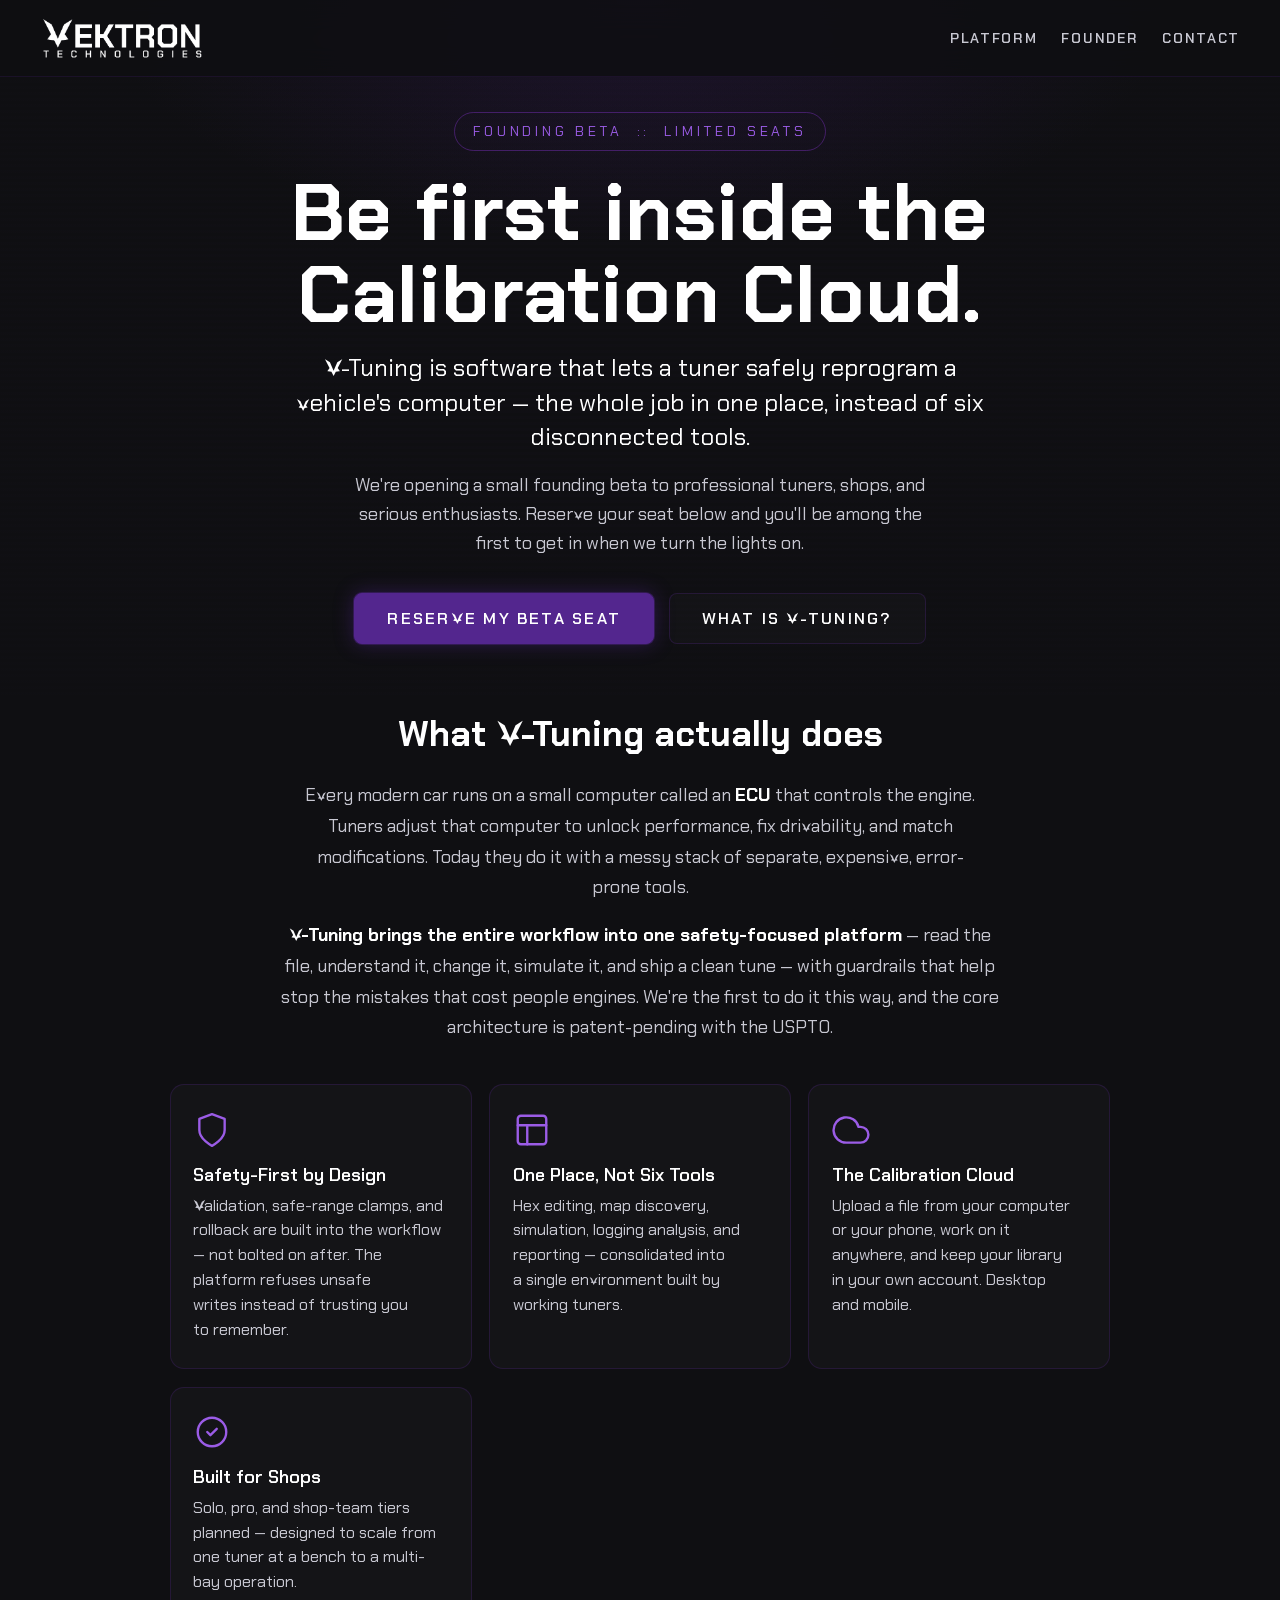
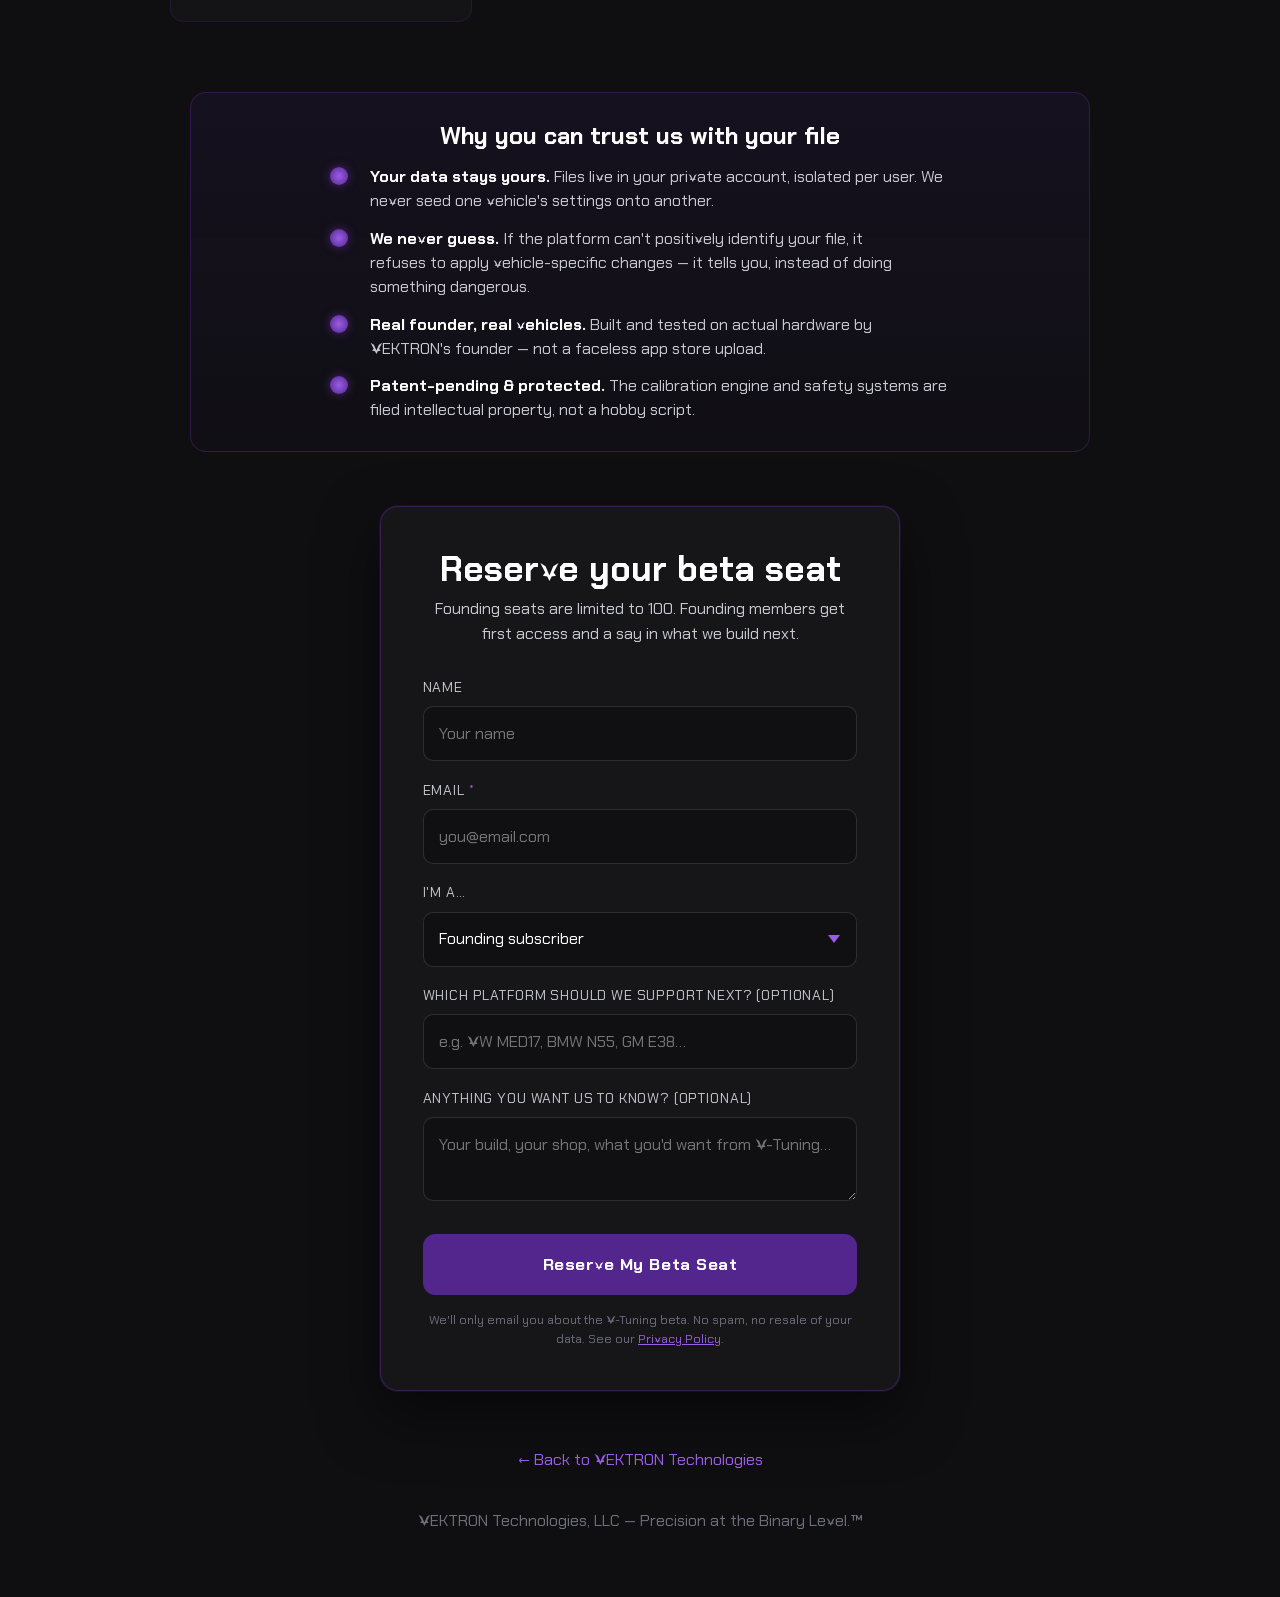
==== commit 267ee87c: "Founder-seats counter: live "X of 100 left" from shared RPC (mirrors app site) beta.js refreshSeats(" ====
--- a/beta.html
+++ b/beta.html
@@ -121,7 +121,7 @@
     <section class="beta-hero" aria-label="V-Tuning Beta">
       <div class="hero-ambient" aria-hidden="true"></div>
       <div class="container" style="position:relative">
-        <span class="beta-kicker">Founding Beta &nbsp;::&nbsp; Limited Seats</span>
+        <span class="beta-kicker" data-founder-seats-kicker>Founding Beta &nbsp;::&nbsp; Limited Seats</span>
         <h1 class="beta-title">Be first inside the Calibration Cloud.</h1>
         <p class="beta-lede">V-Tuning is software that lets a tuner safely reprogram a vehicle's computer — the whole job in one place, instead of six disconnected tools.</p>
         <p class="beta-sub">We're opening a small founding beta to professional tuners, shops, and serious enthusiasts. Reserve your seat below and you'll be among the first to get in when we turn the lights on.</p>
@@ -190,7 +190,7 @@
         <!-- form state -->
         <form id="betaForm" novalidate>
           <h2>Reserve your beta seat</h2>
-          <p class="beta-form-note">Founding members get first access and a say in what we build next.</p>
+          <p class="beta-form-note"><span data-founder-seats>Founding seats are limited to 100.</span> Founding members get first access and a say in what we build next.</p>
 
           <div class="beta-field">
             <label for="bf-name">Name</label>
@@ -233,115 +233,6 @@
   </main>
 
   <!-- Waitlist capture: direct PostgREST insert, apikey-only header (no SDK, no Authorization bearer) -->
-  <script>
-  (function(){
-    'use strict';
-    // Publishable key — safe for client; protected by RLS (anon INSERT-only into waitlist).
-    var SUPABASE_URL = 'https://cdhrnjeegdhlrazbmpox.supabase.co';
-    var SUPABASE_PUBLISHABLE_KEY = 'sb_publishable_TSfuTn3SHco1wb5oPSlZ4w_svUg0qk4';
-    var WAITLIST_ENDPOINT = SUPABASE_URL + '/rest/v1/waitlist';
-
-    var form = document.getElementById('betaForm');
-    var btn = document.getElementById('betaSubmit');
-    var msg = document.getElementById('betaMsg');
-    var success = document.getElementById('betaSuccess');
-
-    function showMsg(text, kind){ msg.textContent = text; msg.className = 'beta-msg ' + kind; }
-    function validEmail(v){ return /^[^\s@]+@[^\s@]+\.[^\s@]+$/.test(v); }
-
-    form.addEventListener('submit', async function(e){
-      e.preventDefault();
-      var email = form.email.value.trim();
-      var name = form.full_name.value.trim();
-      if (!validEmail(email)) { showMsg('Please enter a valid email address.', 'err'); form.email.focus(); return; }
-
-      btn.disabled = true; var orig = btn.textContent; btn.textContent = 'Reserving…';
-
-      var row = {
-        email: email,
-        full_name: name || null,
-        interest: form.interest.value || 'founding_subscriber',
-        platform_vote: form.platform_vote.value.trim() || null,
-        message: form.message.value.trim() || null,
-        source: 'beta_page',
-        referrer: document.referrer || null,
-        user_agent: navigator.userAgent || null
-      };
-
-      // Reaches success on a clean insert OR an "already on the list" duplicate.
-      function showSuccess() {
-        document.getElementById('bsName').textContent = name ? name.split(' ')[0] : 'tuner';
-        form.style.display = 'none';
-        success.classList.add('show');
-        success.scrollIntoView({ behavior: 'smooth', block: 'center' });
-      }
-      // Email fallback so a signup is never lost when the server is genuinely unreachable.
-      function showEmailFallback(lead) {
-        var subject = encodeURIComponent('V-Tuning Beta Signup');
-        var body = encodeURIComponent('Name: ' + (name||'') + '\nEmail: ' + email + '\nInterest: ' + row.interest + '\nPlatform vote: ' + (row.platform_vote||'') + '\nMessage: ' + (row.message||''));
-        showMsg(lead + ' ', 'err');
-        msg.innerHTML = lead + ' <a href="mailto:info@vektrontechnologies.com?subject=' + subject + '&body=' + body + '" style="color:#d9c6ff;text-decoration:underline">Send your signup by email instead →</a>';
-      }
-
-      var res;
-      try {
-        // POST directly to PostgREST with ONLY the apikey header. The Supabase JS SDK also
-        // sends Authorization: Bearer <publishable-key>, which this project rejects (401
-        // "permission denied for table waitlist"). apikey-only resolves the anon role correctly.
-        res = await fetch(WAITLIST_ENDPOINT, {
-          method: 'POST',
-          headers: {
-            'apikey': SUPABASE_PUBLISHABLE_KEY,
-            'Content-Type': 'application/json',
-            'Prefer': 'return=minimal'
-          },
-          body: JSON.stringify(row)
-        });
-      } catch (netErr) {
-        // fetch() only throws for a genuine transport failure (offline, DNS, blocked,
-        // CORS, TLS). THIS is the only case that is truly "can't reach the server."
-        console.error('[beta] network error', netErr);
-        showEmailFallback('We could not reach the server — you may be offline or a browser extension is blocking the request.');
-        btn.disabled = false; btn.textContent = orig;
-        return;
-      }
-
-      // We got a response from the server. Interpret the status precisely.
-      if (res.ok) { showSuccess(); btn.disabled = false; btn.textContent = orig; return; }
-
-      // Read the server's explanation so we can show the REAL reason.
-      var detail = '', payload = null;
-      try { detail = await res.text(); } catch (_) {}
-      try { payload = JSON.parse(detail); } catch (_) {}
-      var pgCode = payload && payload.code;
-      var pgMsg  = (payload && payload.message) || '';
-      console.error('[beta] insert rejected', res.status, pgCode, pgMsg);
-
-      // 409 / 23505 = unique violation = already signed up. Treat as a friendly success.
-      if (res.status === 409 || pgCode === '23505' || /duplicate key|already exists/i.test(pgMsg)) {
-        showSuccess();
-        btn.disabled = false; btn.textContent = orig;
-        return;
-      }
-
-      // 23514 = CHECK constraint (e.g. an interest/value the DB doesn't accept).
-      // 400/422 = bad/invalid data. Surface a clear, specific reason — NOT "network error."
-      var friendly;
-      if (pgCode === '23514' || /violates check constraint/i.test(pgMsg)) {
-        friendly = 'One of your selections wasn\u2019t accepted. Please adjust your answers and try again.';
-      } else if (res.status === 400 || res.status === 422) {
-        friendly = 'We couldn\u2019t accept that submission — please check your details and try again.';
-      } else if (res.status === 401 || res.status === 403) {
-        friendly = 'The signup service rejected the request. Please try again shortly.';
-      } else if (res.status >= 500) {
-        friendly = 'The server hit a temporary error. Please try again in a moment.';
-      } else {
-        friendly = 'Something went wrong (error ' + res.status + ').';
-      }
-      showEmailFallback(friendly);
-      btn.disabled = false; btn.textContent = orig;
-    });
-  })();
-  </script>
+  <script src="./beta.js?v=21" defer></script>
 </body>
 </html>
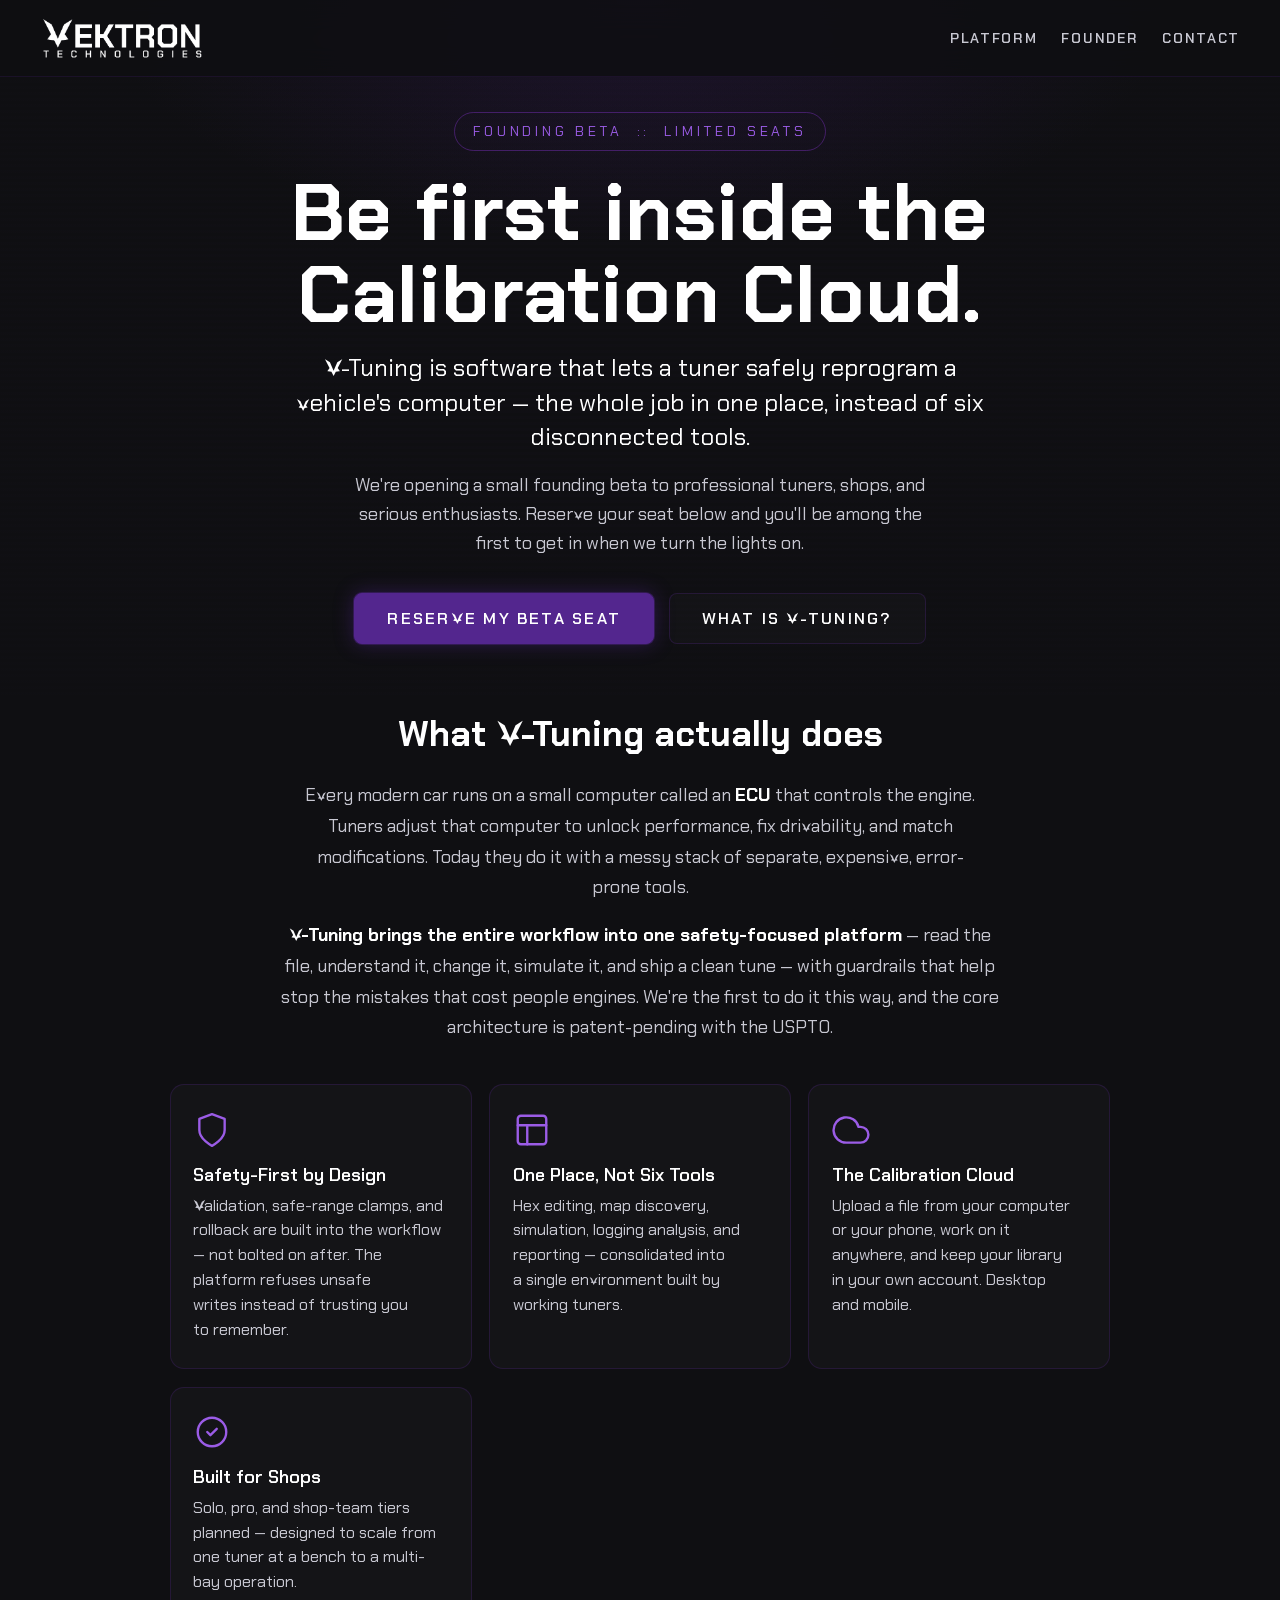
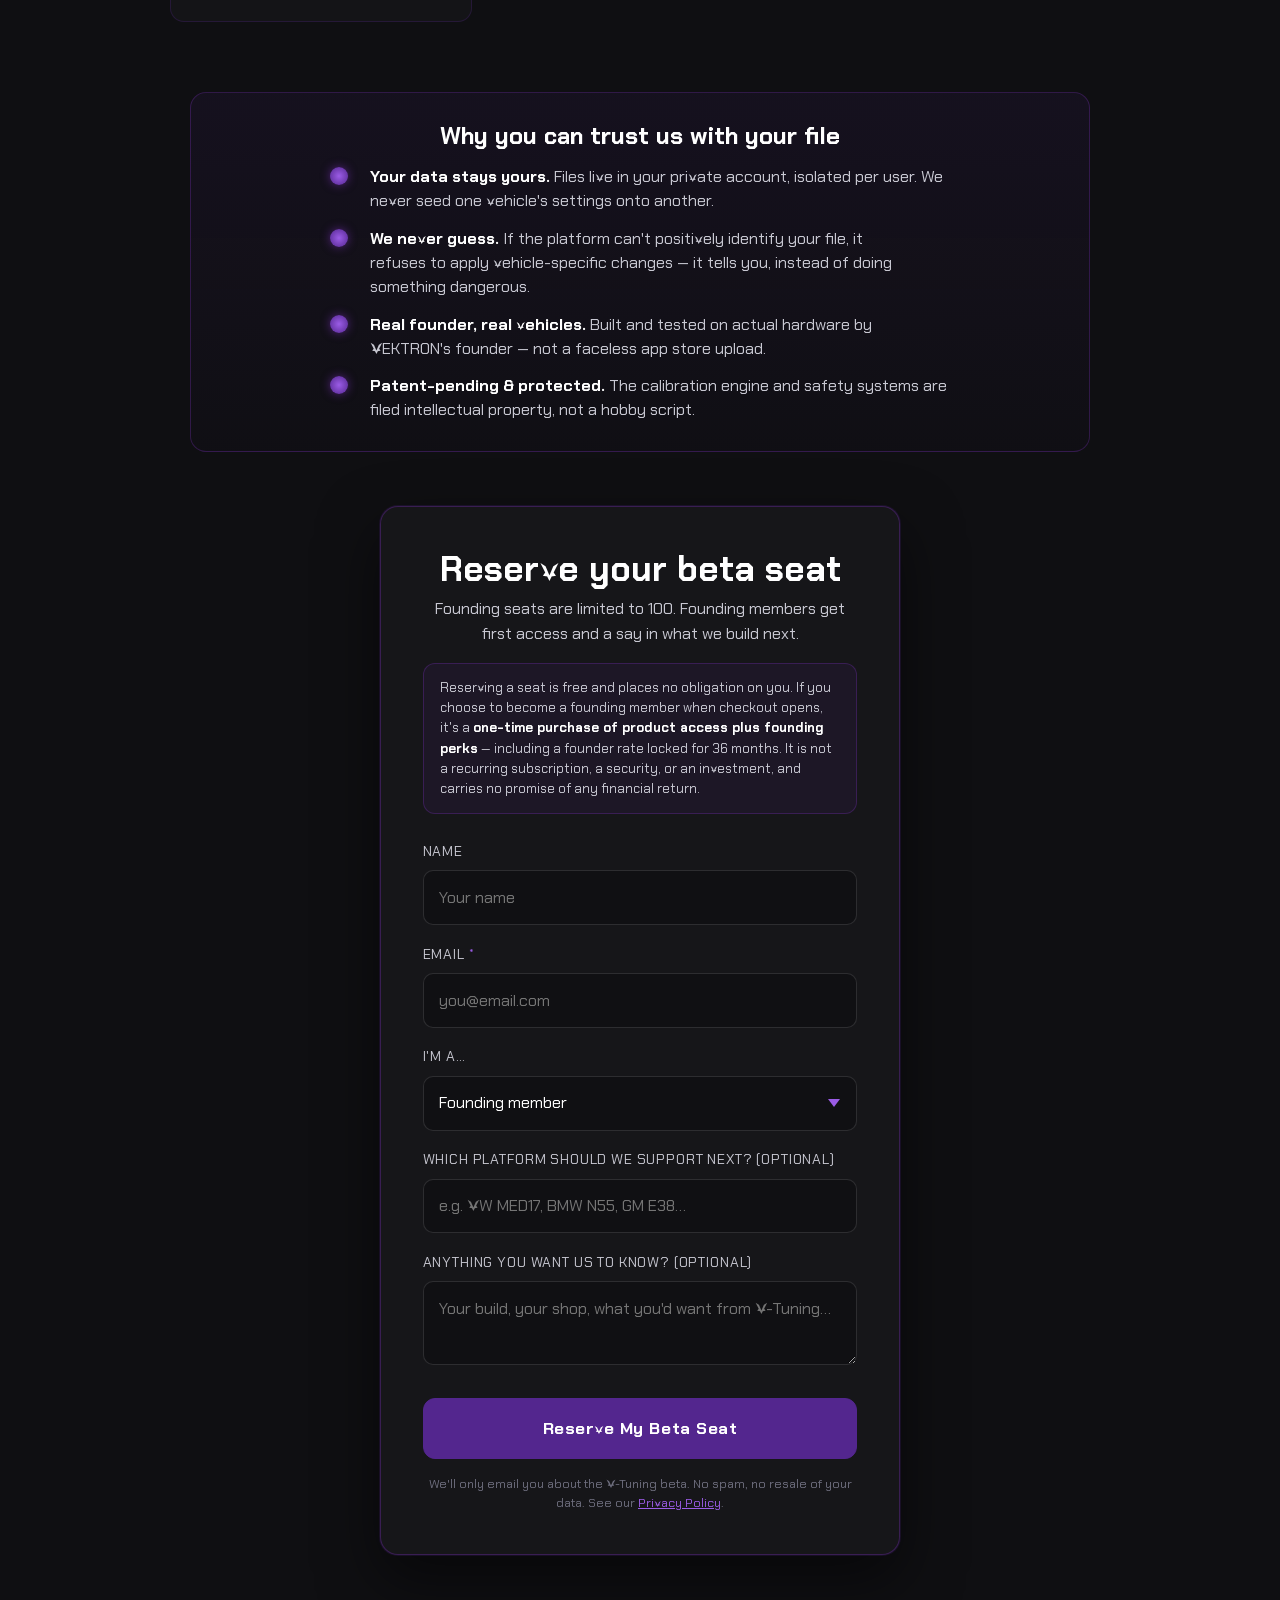
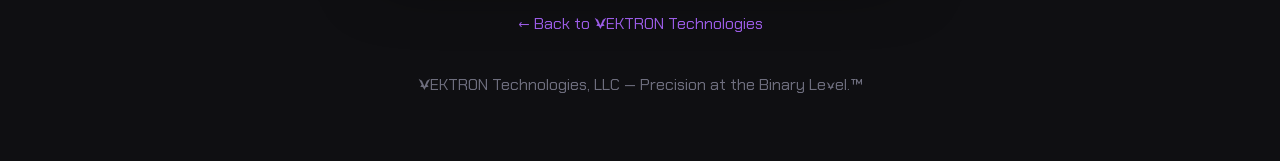
==== commit 05c95839: "fix(legal+copy): harmonize founding-list language — one-time purchase, 36-mo lock, Howey-safe; no 's" ====
--- a/beta.html
+++ b/beta.html
@@ -71,7 +71,9 @@
 .beta-form-wrap{max-width:560px;margin:3.4rem auto 0;padding:0 1.25rem}
 .beta-form-shell{background:rgba(255,255,255,.03);border:1px solid rgba(123,47,190,.35);border-radius:18px;padding:clamp(1.6rem,4vw,2.6rem);box-shadow:0 0 0 1px rgba(83,38,142,.2),0 24px 60px rgba(0,0,0,.5)}
 .beta-form-shell h2{font-family:'Nyctos',system-ui,sans-serif;font-weight:700;font-size:var(--text-xl);margin:0 0 .4rem;text-align:center}
-.beta-form-shell .beta-form-note{font-size:var(--text-sm);color:var(--color-text-muted);text-align:center;margin:0 0 1.8rem}
+.beta-form-shell .beta-form-note{font-size:var(--text-sm);color:var(--color-text-muted);text-align:center;margin:0 0 1rem}
+.beta-form-clarify{font-size:.82rem;line-height:1.55;color:var(--color-text-muted);text-align:left;margin:0 0 1.6rem;padding:.85rem 1rem;background:rgba(83,38,142,.12);border:1px solid rgba(123,47,190,.3);border-radius:12px}
+.beta-form-clarify strong{color:var(--color-text)}
 .beta-field{margin-bottom:1.1rem}
 .beta-field label{display:block;font-family:'Nyctos',system-ui,sans-serif;font-size:var(--text-xs);letter-spacing:.06em;text-transform:uppercase;color:var(--color-text-muted);margin-bottom:.5rem}
 .beta-field input,.beta-field select,.beta-field textarea{width:100%;background:rgba(15,15,18,.7);border:1px solid rgba(255,255,255,.12);border-radius:10px;color:var(--color-text);font-family:inherit;font-size:1rem;padding:.85rem .95rem;transition:border-color .2s ease,box-shadow .2s ease}
@@ -191,6 +193,7 @@
         <form id="betaForm" novalidate>
           <h2>Reserve your beta seat</h2>
           <p class="beta-form-note"><span data-founder-seats>Founding seats are limited to 100.</span> Founding members get first access and a say in what we build next.</p>
+          <p class="beta-form-clarify">Reserving a seat is free and places no obligation on you. If you choose to become a founding member when checkout opens, it's a <strong>one-time purchase of product access plus founding perks</strong> — including a founder rate locked for 36 months. It is not a recurring subscription, a security, or an investment, and carries no promise of any financial return.</p>
 
           <div class="beta-field">
             <label for="bf-name">Name</label>
@@ -203,7 +206,7 @@
           <div class="beta-field">
             <label for="bf-interest">I'm a…</label>
             <select id="bf-interest" name="interest">
-              <option value="founding_subscriber">Founding subscriber</option>
+              <option value="founding_subscriber">Founding member</option>
               <option value="pro_tuner">Professional tuner</option>
               <option value="shop">Tuning shop / business</option>
               <option value="enthusiast">Serious enthusiast</option>
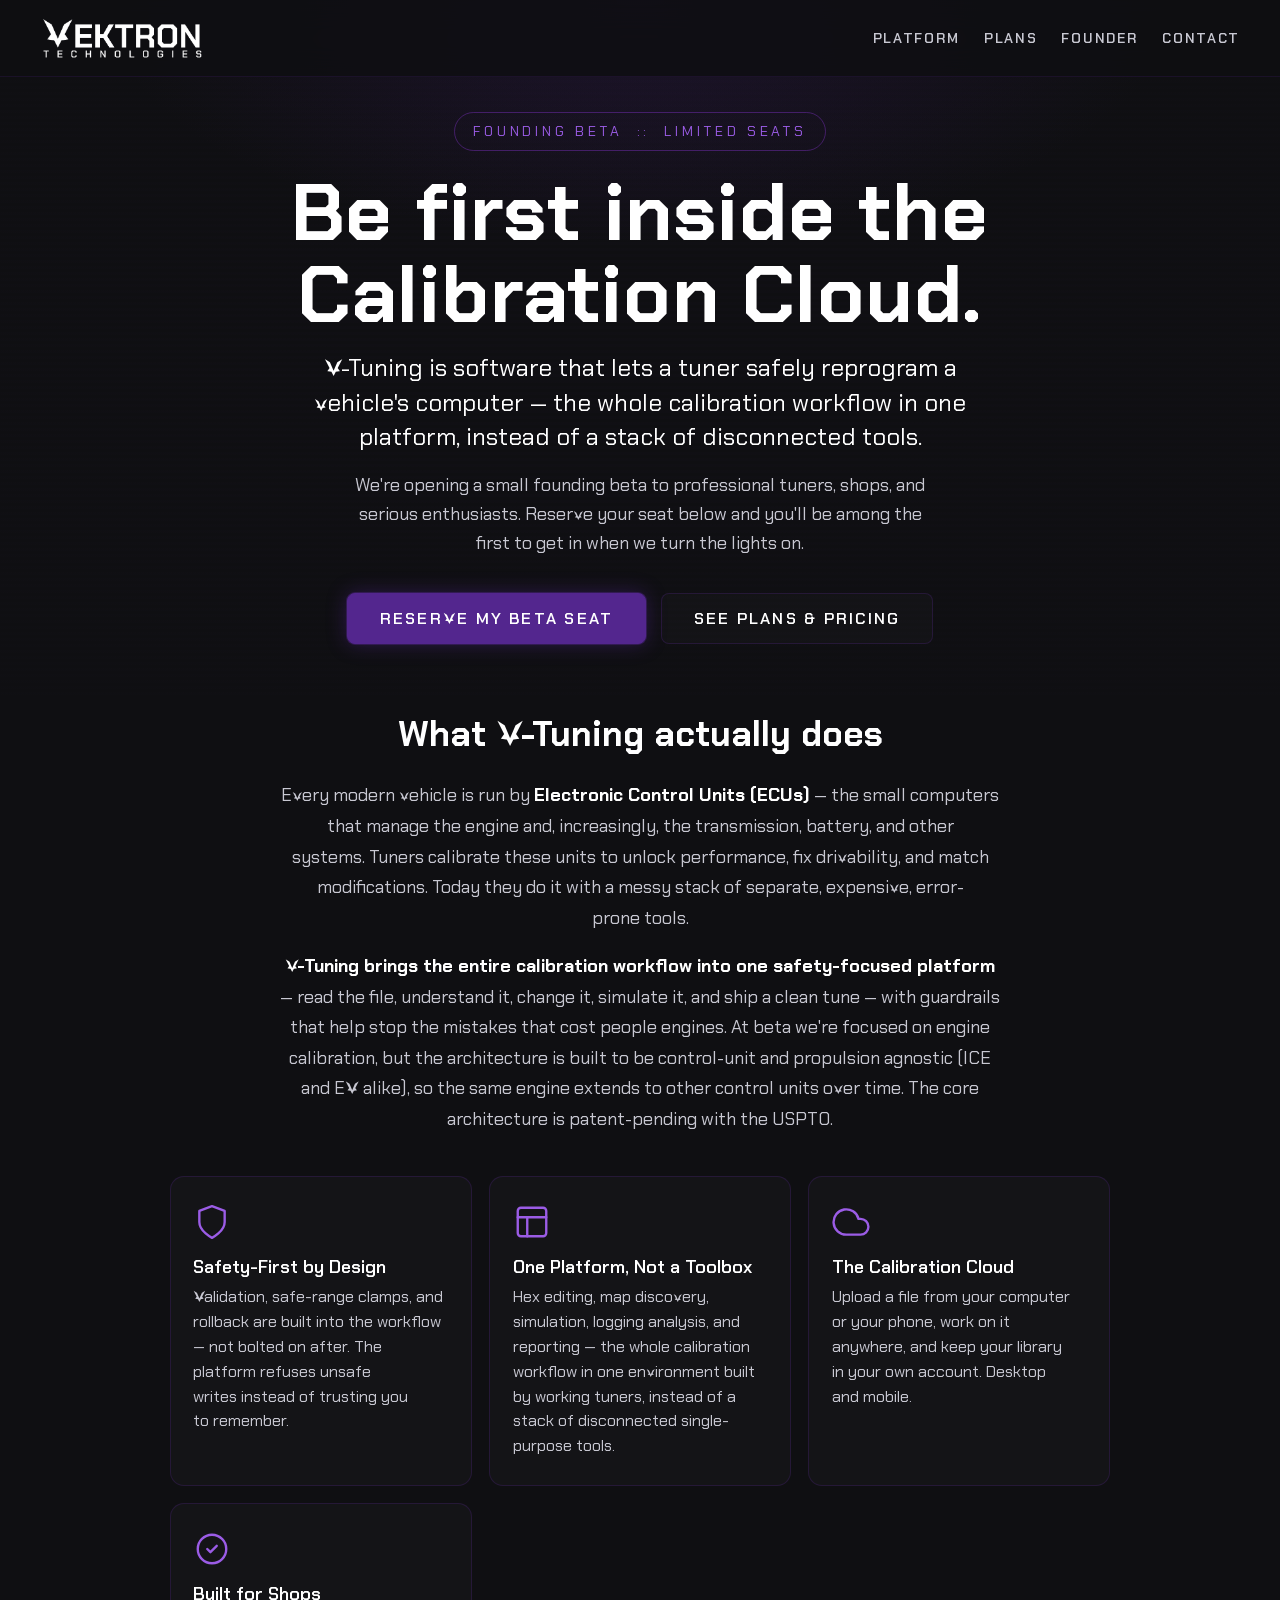
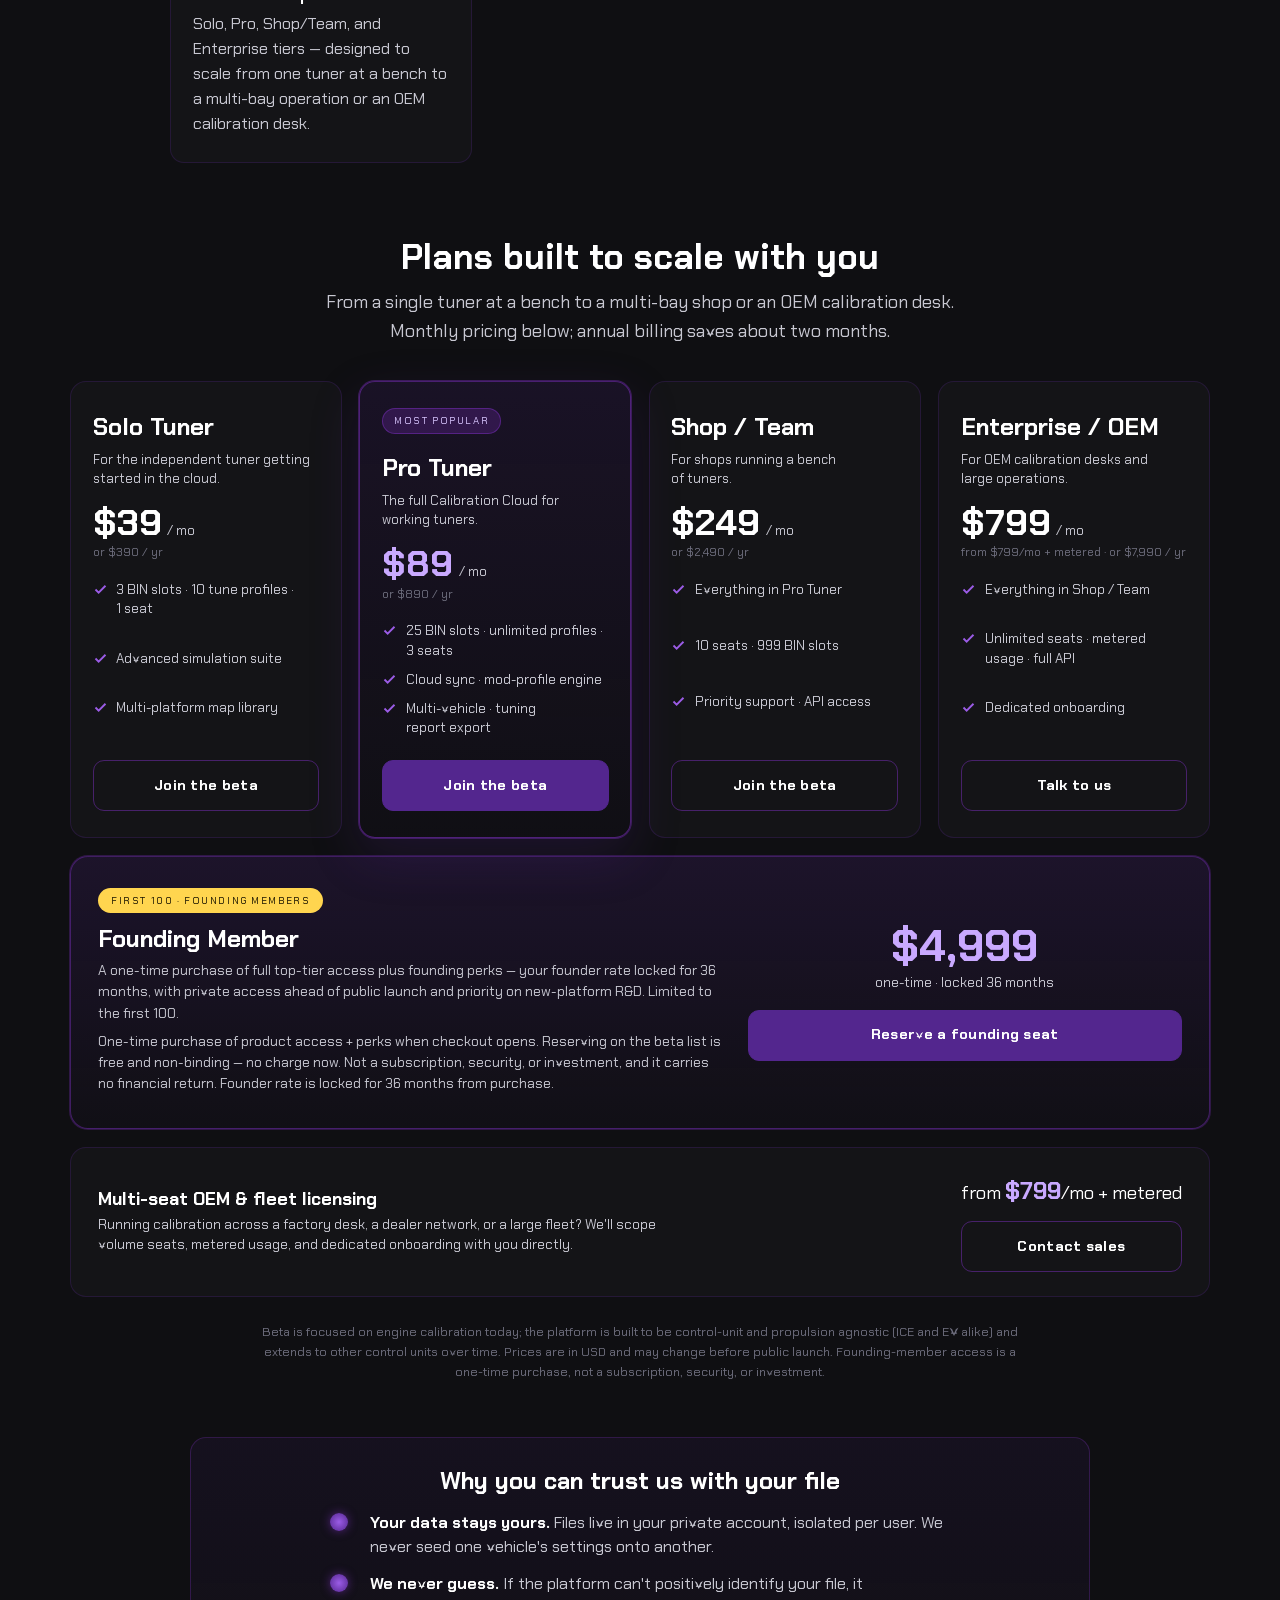
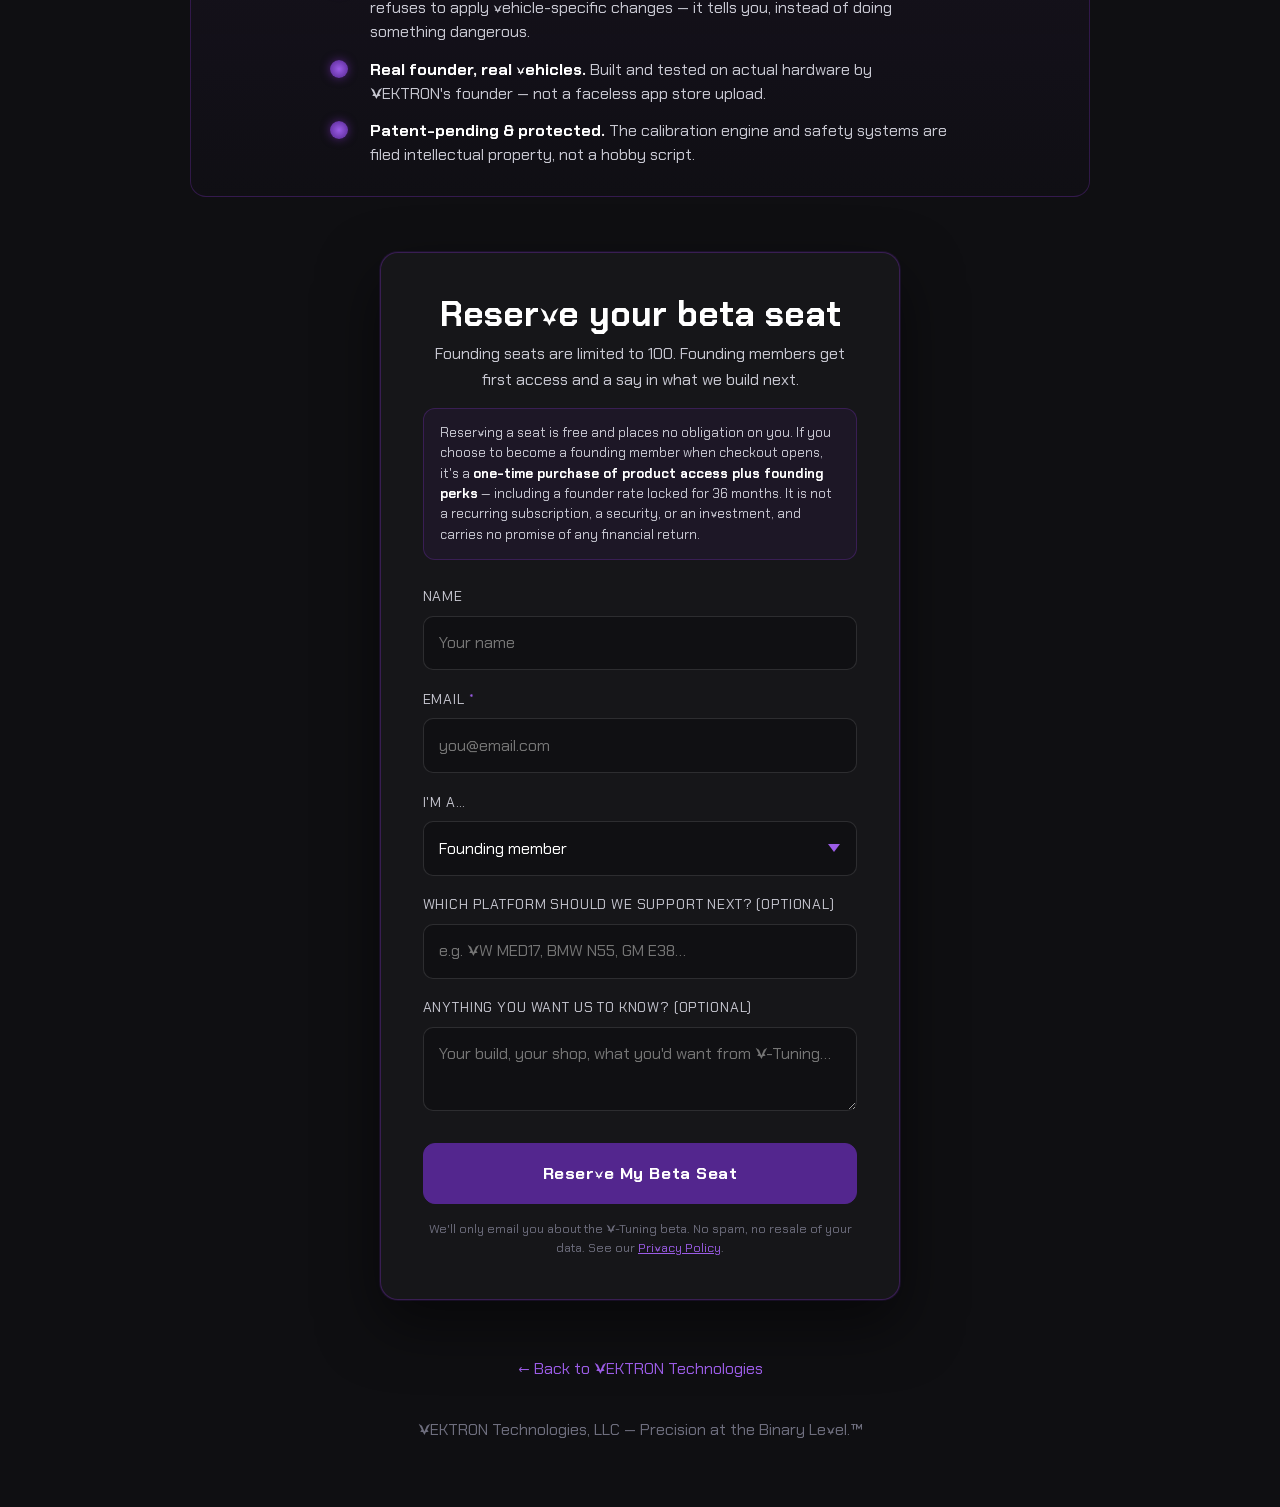
==== commit 37165d64: "feat(pricing): add Plans comparison + Enterprise/OEM $799 band to corporate site - beta.html: new #p" ====
--- a/beta.html
+++ b/beta.html
@@ -94,6 +94,61 @@
 .beta-success h2{font-family:'Nyctos',system-ui,sans-serif;font-size:var(--text-xl);margin:0 0 .6rem}
 .beta-success p{color:var(--color-text-muted);font-size:var(--text-base);line-height:1.6;max-width:42ch;margin:0 auto}
 
+/* ===== Plans / tier comparison ===== */
+#plans{scroll-margin-top:90px}
+.beta-plans{max-width:1180px;margin:3.6rem auto 0;padding:0 1.25rem}
+.beta-plans-head{text-align:center;max-width:640px;margin:0 auto 2.2rem}
+.beta-plans-head h2{font-family:'Nyctos',system-ui,sans-serif;font-weight:700;font-size:var(--text-xl);margin:0 0 .7rem}
+.beta-plans-head p{font-size:var(--text-base);color:var(--color-text-muted);line-height:1.6;margin:0}
+.beta-tier-grid{display:grid;grid-template-columns:repeat(4,1fr);gap:1.1rem;align-items:stretch}
+.beta-tier{display:flex;flex-direction:column;background:rgba(255,255,255,.025);border:1px solid var(--color-border,rgba(255,255,255,.08));border-radius:16px;padding:1.6rem 1.35rem;transition:transform .25s ease,border-color .25s ease}
+.beta-tier:hover{transform:translateY(-3px);border-color:rgba(123,47,190,.5)}
+.beta-tier--featured{border-color:rgba(123,47,190,.55);background:linear-gradient(180deg,rgba(83,38,142,.16),rgba(83,38,142,.02));box-shadow:0 0 0 1px rgba(123,47,190,.4),0 18px 50px rgba(83,38,142,.22)}
+.beta-tier-badge{align-self:flex-start;font-family:'Nyctos',system-ui,sans-serif;font-size:.62rem;letter-spacing:.16em;text-transform:uppercase;color:#d9c6ff;background:rgba(123,47,190,.25);border:1px solid rgba(123,47,190,.5);border-radius:999px;padding:.28rem .7rem;margin-bottom:.9rem}
+.beta-tier-name{font-family:'Nyctos',system-ui,sans-serif;font-weight:700;font-size:var(--text-lg);margin:0 0 .25rem;color:var(--color-text)}
+.beta-tier-for{font-size:.82rem;color:var(--color-text-muted);line-height:1.45;margin:0 0 1rem;min-height:2.5em}
+.beta-tier-price{display:flex;align-items:baseline;gap:.35rem;margin:0 0 .15rem}
+.beta-tier-amt{font-family:'Nyctos',system-ui,sans-serif;font-weight:800;font-size:2.3rem;line-height:1;color:var(--color-text)}
+.beta-tier--featured .beta-tier-amt{color:#c9a9ff}
+.beta-tier-per{font-size:.82rem;color:var(--color-text-muted)}
+.beta-tier-sub{font-size:.74rem;color:var(--color-text-faint);margin:0 0 1.1rem}
+.beta-tier-feats{list-style:none;margin:0 0 1.4rem;padding:0;display:grid;gap:.6rem;flex:1 1 auto}
+.beta-tier-feats li{display:flex;gap:.55rem;align-items:flex-start;font-size:.84rem;color:var(--color-text-muted);line-height:1.45}
+.beta-tier-feats li svg{flex:0 0 auto;width:15px;height:15px;margin-top:2px;color:var(--color-circuit-violet)}
+.beta-tier-cta{display:block;text-align:center;text-decoration:none;border-radius:11px;font-family:'Nyctos',system-ui,sans-serif;font-weight:700;font-size:.92rem;letter-spacing:.02em;padding:.8rem 1rem;transition:transform .15s ease,box-shadow .2s ease,background .2s ease,border-color .2s ease}
+.beta-tier-cta--ghost{background:transparent;color:var(--color-text);border:1px solid rgba(123,47,190,.5)}
+.beta-tier-cta--ghost:hover{border-color:var(--color-circuit-violet);box-shadow:0 0 18px rgba(123,47,190,.35);transform:translateY(-1px)}
+.beta-tier-cta--solid{background:var(--color-primary,#53268E);color:#fff;border:1px solid var(--color-primary,#53268E)}
+.beta-tier-cta--solid:hover{background:#6a32b0;box-shadow:0 0 22px rgba(123,47,190,.5);transform:translateY(-1px)}
+/* Founding row */
+.beta-founding{margin-top:1.1rem;display:grid;grid-template-columns:1.3fr .9fr;gap:1.4rem;align-items:center;padding:1.7rem 1.7rem;border-radius:18px;background:linear-gradient(180deg,rgba(83,38,142,.20),rgba(83,38,142,.03));border:1px solid rgba(123,47,190,.45);box-shadow:0 0 0 1px rgba(123,47,190,.3)}
+.beta-founding-badge{display:inline-block;font-family:'Nyctos',system-ui,sans-serif;font-size:.62rem;letter-spacing:.16em;text-transform:uppercase;color:#1a1400;background:var(--color-cta,#FFD54F);border-radius:999px;padding:.3rem .8rem;margin-bottom:.7rem}
+.beta-founding h3{font-family:'Nyctos',system-ui,sans-serif;font-weight:700;font-size:var(--text-lg);margin:0 0 .5rem}
+.beta-founding p{font-size:.86rem;color:var(--color-text-muted);line-height:1.55;margin:0 0 .4rem}
+.beta-founding-fine{font-size:.72rem;color:var(--color-text-faint);line-height:1.5;margin:.6rem 0 0}
+.beta-founding-right{text-align:center}
+.beta-founding-amt{font-family:'Nyctos',system-ui,sans-serif;font-weight:800;font-size:2.8rem;line-height:1;color:#c9a9ff}
+.beta-founding-per{font-size:.85rem;color:var(--color-text-muted);display:block;margin:.2rem 0 1rem}
+/* Enterprise band */
+.beta-ent{margin-top:1.1rem;display:flex;flex-wrap:wrap;gap:1.2rem;align-items:center;justify-content:space-between;padding:1.5rem 1.7rem;border-radius:16px;background:rgba(255,255,255,.025);border:1px solid var(--color-border,rgba(255,255,255,.08))}
+.beta-ent-text h3{font-family:'Nyctos',system-ui,sans-serif;font-weight:700;font-size:var(--text-base);margin:0 0 .35rem}
+.beta-ent-text p{font-size:.85rem;color:var(--color-text-muted);line-height:1.5;margin:0;max-width:62ch}
+.beta-ent-right{text-align:right;white-space:nowrap}
+.beta-ent-amt{font-family:'Nyctos',system-ui,sans-serif;font-size:1.15rem;color:var(--color-text)}
+.beta-ent-amt b{color:#c9a9ff;font-size:1.5rem}
+.beta-plans-note{text-align:center;font-size:.78rem;color:var(--color-text-faint);line-height:1.6;margin:1.6rem auto 0;max-width:760px}
+@media (max-width:880px){
+  .beta-tier-grid{grid-template-columns:repeat(2,1fr)}
+  .beta-tier-for{min-height:0}
+  .beta-founding{grid-template-columns:1fr;text-align:center}
+  .beta-founding-badge{margin-inline:auto}
+  .beta-ent{flex-direction:column;align-items:flex-start}
+  .beta-ent-right{text-align:left}
+}
+@media (max-width:560px){
+  .beta-tier-grid{grid-template-columns:1fr}
+}
+
 .beta-foot{text-align:center;padding:3.5rem 1.25rem 4rem;color:var(--color-text-faint);font-size:var(--text-sm)}
 .beta-foot a{color:var(--color-circuit-violet);text-decoration:none}
 .beta-back{display:inline-flex;align-items:center;gap:.4rem;color:var(--color-text-muted);font-size:var(--text-sm);text-decoration:none;margin-bottom:2.2rem}
@@ -111,6 +166,7 @@
       <nav>
         <ul class="header-nav" role="list">
           <li><a href="./index.html#platform">Platform</a></li>
+          <li><a href="#plans">Plans</a></li>
           <li><a href="./index.html#founder">Founder</a></li>
           <li><a href="./index.html#contact">Contact</a></li>
         </ul>
@@ -125,11 +181,11 @@
       <div class="container" style="position:relative">
         <span class="beta-kicker" data-founder-seats-kicker>Founding Beta &nbsp;::&nbsp; Limited Seats</span>
         <h1 class="beta-title">Be first inside the Calibration Cloud.</h1>
-        <p class="beta-lede">V-Tuning is software that lets a tuner safely reprogram a vehicle's computer — the whole job in one place, instead of six disconnected tools.</p>
+        <p class="beta-lede">V-Tuning is software that lets a tuner safely reprogram a vehicle's computer — the whole calibration workflow in one platform, instead of a stack of disconnected tools.</p>
         <p class="beta-sub">We're opening a small founding beta to professional tuners, shops, and serious enthusiasts. Reserve your seat below and you'll be among the first to get in when we turn the lights on.</p>
         <div class="beta-cta-row">
           <a class="hero-cta hero-cta--primary" href="#join">Reserve My Beta Seat</a>
-          <a class="hero-cta hero-cta--ghost" href="#what">What is V-Tuning?</a>
+          <a class="hero-cta hero-cta--ghost" href="#plans">See plans &amp; pricing</a>
         </div>
       </div>
     </section>
@@ -138,8 +194,8 @@
     <section id="what" style="padding:1rem 0 1rem">
       <div class="beta-plain">
         <h2>What V-Tuning actually does</h2>
-        <p>Every modern car runs on a small computer called an <strong>ECU</strong> that controls the engine. Tuners adjust that computer to unlock performance, fix drivability, and match modifications. Today they do it with a messy stack of separate, expensive, error-prone tools.</p>
-        <p><strong>V-Tuning brings the entire workflow into one safety-focused platform</strong> — read the file, understand it, change it, simulate it, and ship a clean tune — with guardrails that help stop the mistakes that cost people engines. We're the first to do it this way, and the core architecture is patent-pending with the USPTO.</p>
+        <p>Every modern vehicle is run by <strong>Electronic Control Units (ECUs)</strong> — the small computers that manage the engine and, increasingly, the transmission, battery, and other systems. Tuners calibrate these units to unlock performance, fix drivability, and match modifications. Today they do it with a messy stack of separate, expensive, error-prone tools.</p>
+        <p><strong>V-Tuning brings the entire calibration workflow into one safety-focused platform</strong> — read the file, understand it, change it, simulate it, and ship a clean tune — with guardrails that help stop the mistakes that cost people engines. At beta we're focused on engine calibration, but the architecture is built to be control-unit and propulsion agnostic (ICE and EV alike), so the same engine extends to other control units over time. The core architecture is patent-pending with the USPTO.</p>
       </div>
 
       <div class="beta-grid">
@@ -150,8 +206,8 @@
         </div>
         <div class="beta-card">
           <svg class="beta-card-ico" viewBox="0 0 24 24" fill="none" stroke="currentColor" stroke-width="1.5" stroke-linecap="round" stroke-linejoin="round"><rect x="3" y="3" width="18" height="18" rx="2"/><path d="M3 9h18M9 21V9"/></svg>
-          <h3>One Place, Not Six Tools</h3>
-          <p>Hex editing, map discovery, simulation, logging analysis, and reporting — consolidated into a single environment built by working tuners.</p>
+          <h3>One Platform, Not a Toolbox</h3>
+          <p>Hex editing, map discovery, simulation, logging analysis, and reporting — the whole calibration workflow in one environment built by working tuners, instead of a stack of disconnected single-purpose tools.</p>
         </div>
         <div class="beta-card">
           <svg class="beta-card-ico" viewBox="0 0 24 24" fill="none" stroke="currentColor" stroke-width="1.5" stroke-linecap="round" stroke-linejoin="round"><path d="M18 10h-1.26A8 8 0 109 20h9a5 5 0 000-10z"/></svg>
@@ -161,8 +217,108 @@
         <div class="beta-card">
           <svg class="beta-card-ico" viewBox="0 0 24 24" fill="none" stroke="currentColor" stroke-width="1.5" stroke-linecap="round" stroke-linejoin="round"><path d="M9 12l2 2 4-4"/><circle cx="12" cy="12" r="9"/></svg>
           <h3>Built for Shops</h3>
-          <p>Solo, pro, and shop-team tiers planned — designed to scale from one tuner at a bench to a multi-bay operation.</p>
-        </div>
+          <p>Solo, Pro, Shop/Team, and Enterprise tiers — designed to scale from one tuner at a bench to a multi-bay operation or an OEM calibration desk.</p>
+        </div>
+      </div>
+    </section>
+
+    <!-- ===== PLANS / TIER COMPARISON ===== -->
+    <section id="plans" aria-labelledby="plans-heading">
+      <div class="beta-plans">
+        <div class="beta-plans-head">
+          <h2 id="plans-heading">Plans built to scale with you</h2>
+          <p>From a single tuner at a bench to a multi-bay shop or an OEM calibration desk. Monthly pricing below; annual billing saves about two months.</p>
+        </div>
+
+        <div class="beta-tier-grid">
+
+          <!-- SOLO -->
+          <div class="beta-tier">
+            <div class="beta-tier-name">Solo Tuner</div>
+            <p class="beta-tier-for">For the independent tuner getting started in the cloud.</p>
+            <div class="beta-tier-price"><span class="beta-tier-amt">$39</span><span class="beta-tier-per">/ mo</span></div>
+            <p class="beta-tier-sub">or $390 / yr</p>
+            <ul class="beta-tier-feats">
+              <li><svg viewBox="0 0 24 24" fill="none" stroke="currentColor" stroke-width="3"><path d="M20 6L9 17l-5-5"/></svg>3 BIN slots &middot; 10 tune profiles &middot; 1 seat</li>
+              <li><svg viewBox="0 0 24 24" fill="none" stroke="currentColor" stroke-width="3"><path d="M20 6L9 17l-5-5"/></svg>Advanced simulation suite</li>
+              <li><svg viewBox="0 0 24 24" fill="none" stroke="currentColor" stroke-width="3"><path d="M20 6L9 17l-5-5"/></svg>Multi-platform map library</li>
+            </ul>
+            <a class="beta-tier-cta beta-tier-cta--ghost" href="#join">Join the beta</a>
+          </div>
+
+          <!-- PRO (featured) -->
+          <div class="beta-tier beta-tier--featured">
+            <span class="beta-tier-badge">Most popular</span>
+            <div class="beta-tier-name">Pro Tuner</div>
+            <p class="beta-tier-for">The full Calibration Cloud for working tuners.</p>
+            <div class="beta-tier-price"><span class="beta-tier-amt">$89</span><span class="beta-tier-per">/ mo</span></div>
+            <p class="beta-tier-sub">or $890 / yr</p>
+            <ul class="beta-tier-feats">
+              <li><svg viewBox="0 0 24 24" fill="none" stroke="currentColor" stroke-width="3"><path d="M20 6L9 17l-5-5"/></svg>25 BIN slots &middot; unlimited profiles &middot; 3 seats</li>
+              <li><svg viewBox="0 0 24 24" fill="none" stroke="currentColor" stroke-width="3"><path d="M20 6L9 17l-5-5"/></svg>Cloud sync &middot; mod-profile engine</li>
+              <li><svg viewBox="0 0 24 24" fill="none" stroke="currentColor" stroke-width="3"><path d="M20 6L9 17l-5-5"/></svg>Multi-vehicle &middot; tuning report export</li>
+            </ul>
+            <a class="beta-tier-cta beta-tier-cta--solid" href="#join">Join the beta</a>
+          </div>
+
+          <!-- SHOP / TEAM -->
+          <div class="beta-tier">
+            <div class="beta-tier-name">Shop / Team</div>
+            <p class="beta-tier-for">For shops running a bench of tuners.</p>
+            <div class="beta-tier-price"><span class="beta-tier-amt">$249</span><span class="beta-tier-per">/ mo</span></div>
+            <p class="beta-tier-sub">or $2,490 / yr</p>
+            <ul class="beta-tier-feats">
+              <li><svg viewBox="0 0 24 24" fill="none" stroke="currentColor" stroke-width="3"><path d="M20 6L9 17l-5-5"/></svg>Everything in Pro Tuner</li>
+              <li><svg viewBox="0 0 24 24" fill="none" stroke="currentColor" stroke-width="3"><path d="M20 6L9 17l-5-5"/></svg>10 seats &middot; 999 BIN slots</li>
+              <li><svg viewBox="0 0 24 24" fill="none" stroke="currentColor" stroke-width="3"><path d="M20 6L9 17l-5-5"/></svg>Priority support &middot; API access</li>
+            </ul>
+            <a class="beta-tier-cta beta-tier-cta--ghost" href="#join">Join the beta</a>
+          </div>
+
+          <!-- ENTERPRISE -->
+          <div class="beta-tier">
+            <div class="beta-tier-name">Enterprise / OEM</div>
+            <p class="beta-tier-for">For OEM calibration desks and large operations.</p>
+            <div class="beta-tier-price"><span class="beta-tier-amt">$799</span><span class="beta-tier-per">/ mo</span></div>
+            <p class="beta-tier-sub">from $799/mo + metered &middot; or $7,990 / yr</p>
+            <ul class="beta-tier-feats">
+              <li><svg viewBox="0 0 24 24" fill="none" stroke="currentColor" stroke-width="3"><path d="M20 6L9 17l-5-5"/></svg>Everything in Shop / Team</li>
+              <li><svg viewBox="0 0 24 24" fill="none" stroke="currentColor" stroke-width="3"><path d="M20 6L9 17l-5-5"/></svg>Unlimited seats &middot; metered usage &middot; full API</li>
+              <li><svg viewBox="0 0 24 24" fill="none" stroke="currentColor" stroke-width="3"><path d="M20 6L9 17l-5-5"/></svg>Dedicated onboarding</li>
+            </ul>
+            <a class="beta-tier-cta beta-tier-cta--ghost" href="mailto:info@vektrontechnologies.com?subject=Enterprise%2FOEM%20licensing">Talk to us</a>
+          </div>
+
+        </div>
+
+        <!-- FOUNDING MEMBER -->
+        <div class="beta-founding">
+          <div class="beta-founding-left">
+            <span class="beta-founding-badge">First 100 &middot; founding members</span>
+            <h3>Founding Member</h3>
+            <p>A one-time purchase of full top-tier access plus founding perks &mdash; your founder rate locked for 36 months, with private access ahead of public launch and priority on new-platform R&amp;D. Limited to the first 100.</p>
+            <p class="beta-founding-fine">One-time purchase of product access + perks when checkout opens. Reserving on the beta list is free and non-binding &mdash; no charge now. Not a subscription, security, or investment, and it carries no financial return. Founder rate is locked for 36 months from purchase.</p>
+          </div>
+          <div class="beta-founding-right">
+            <div class="beta-founding-amt">$4,999</div>
+            <span class="beta-founding-per">one-time &middot; locked 36 months</span>
+            <a class="beta-tier-cta beta-tier-cta--solid" href="#join">Reserve a founding seat</a>
+          </div>
+        </div>
+
+        <!-- OEM / FLEET BAND -->
+        <div class="beta-ent">
+          <div class="beta-ent-text">
+            <h3>Multi-seat OEM &amp; fleet licensing</h3>
+            <p>Running calibration across a factory desk, a dealer network, or a large fleet? We'll scope volume seats, metered usage, and dedicated onboarding with you directly.</p>
+          </div>
+          <div class="beta-ent-right">
+            <div class="beta-ent-amt">from <b>$799</b>/mo + metered</div>
+            <a class="beta-tier-cta beta-tier-cta--ghost" href="mailto:info@vektrontechnologies.com?subject=OEM%2Ffleet%20licensing" style="margin-top:.7rem;">Contact sales</a>
+          </div>
+        </div>
+
+        <p class="beta-plans-note">Beta is focused on engine calibration today; the platform is built to be control-unit and propulsion agnostic (ICE and EV alike) and extends to other control units over time. Prices are in USD and may change before public launch. Founding-member access is a one-time purchase, not a subscription, security, or investment.</p>
       </div>
     </section>
 
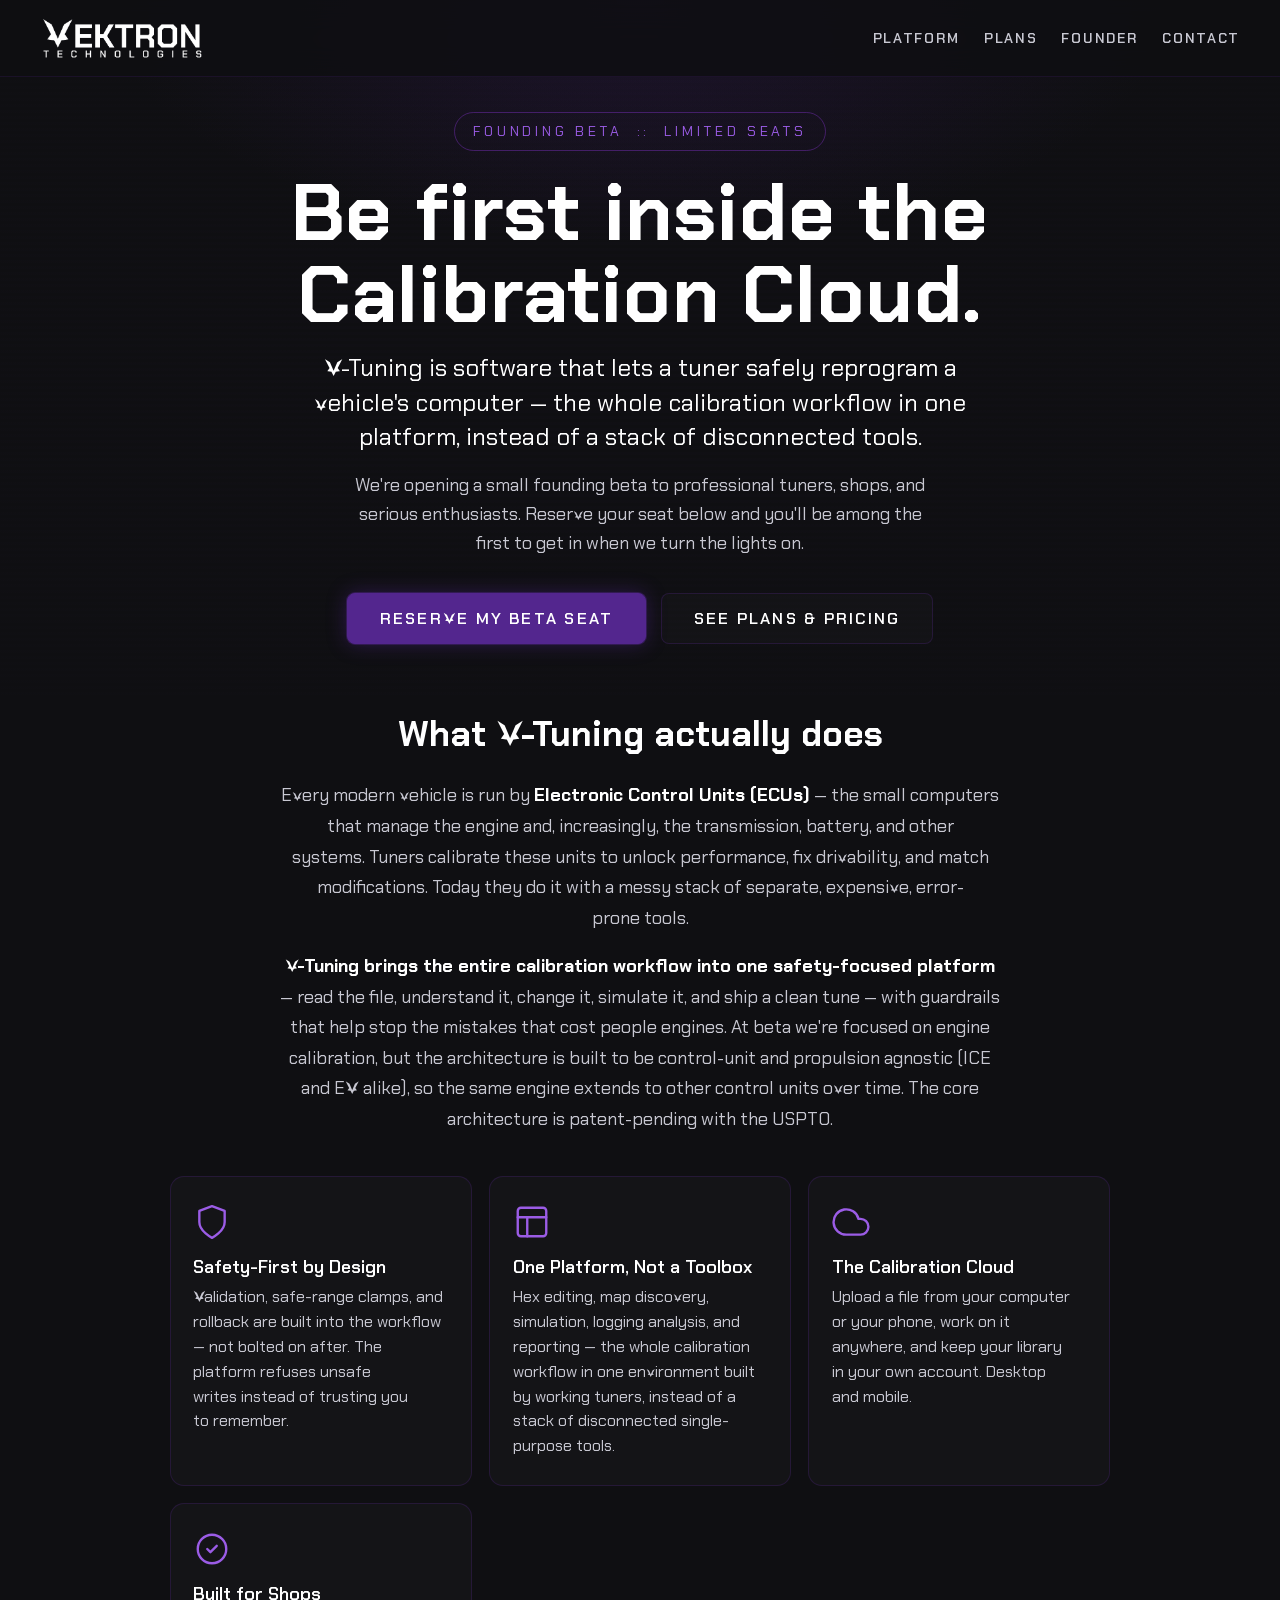
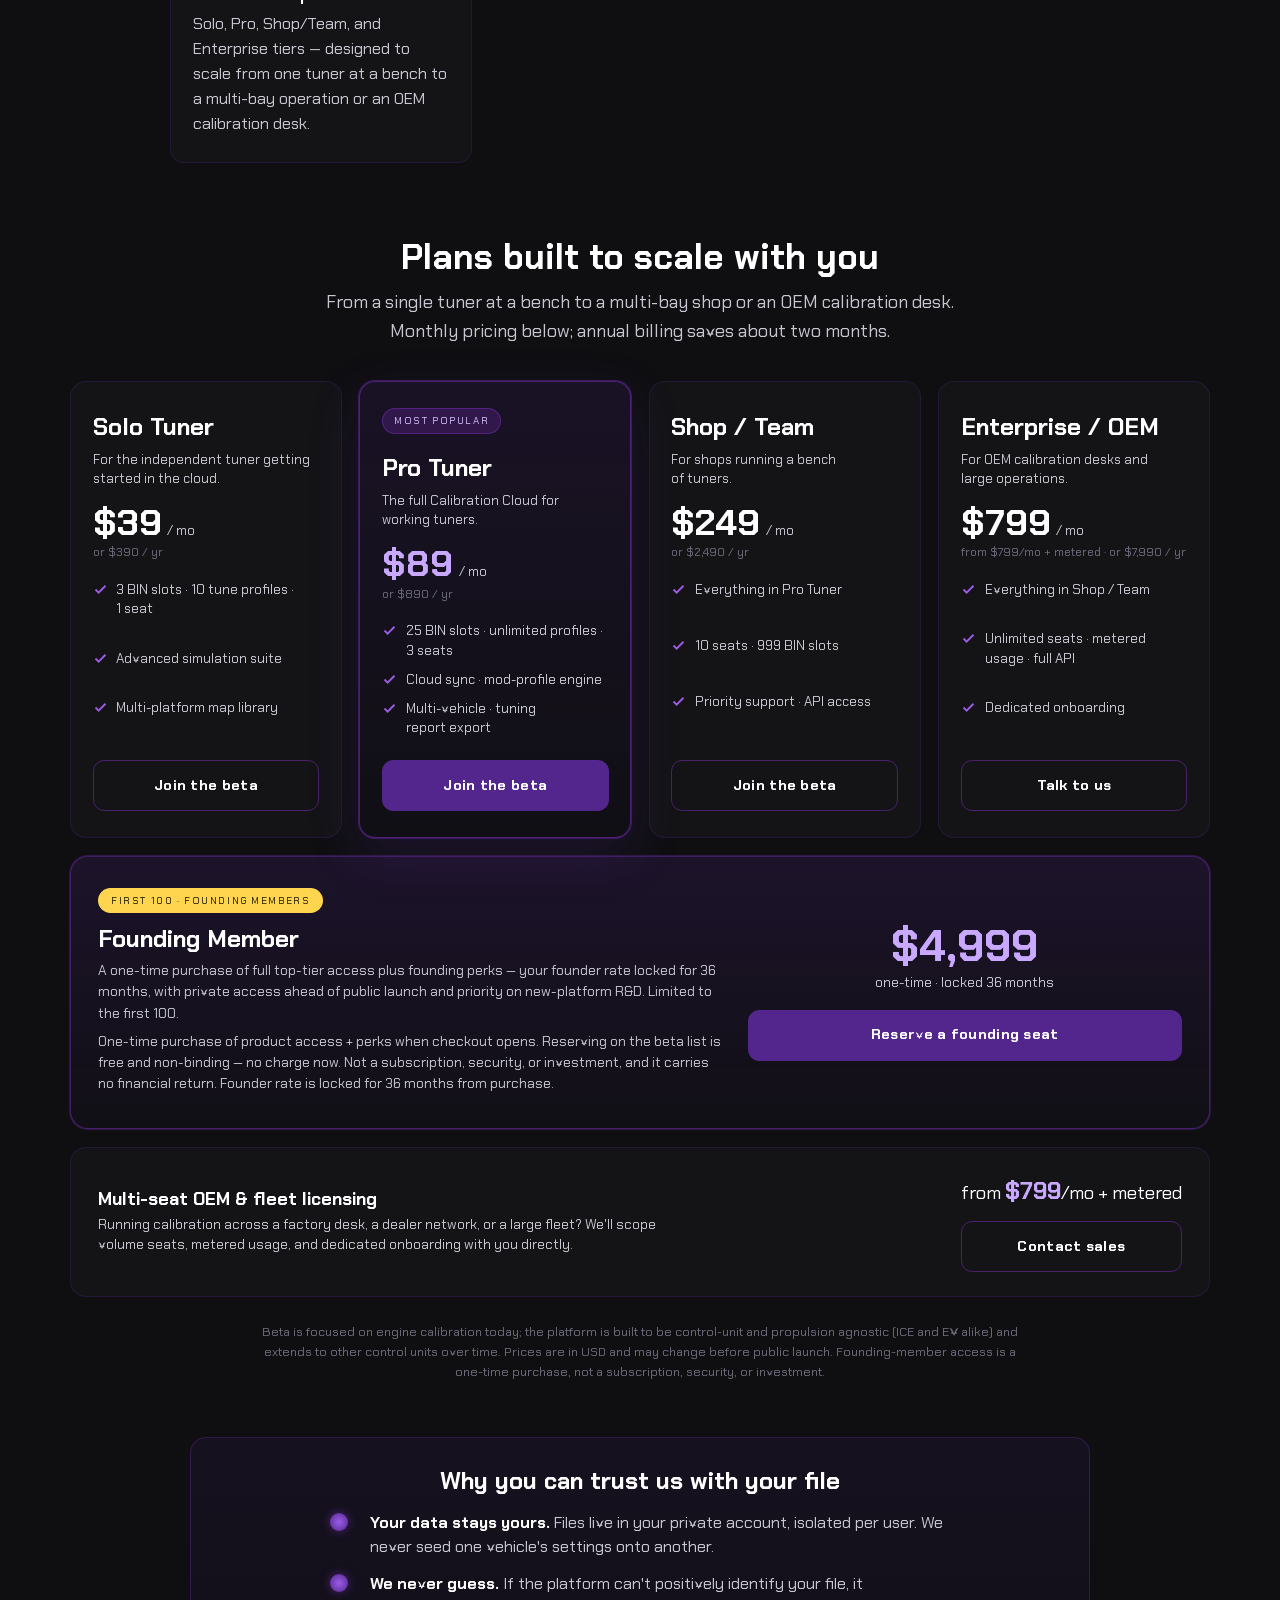
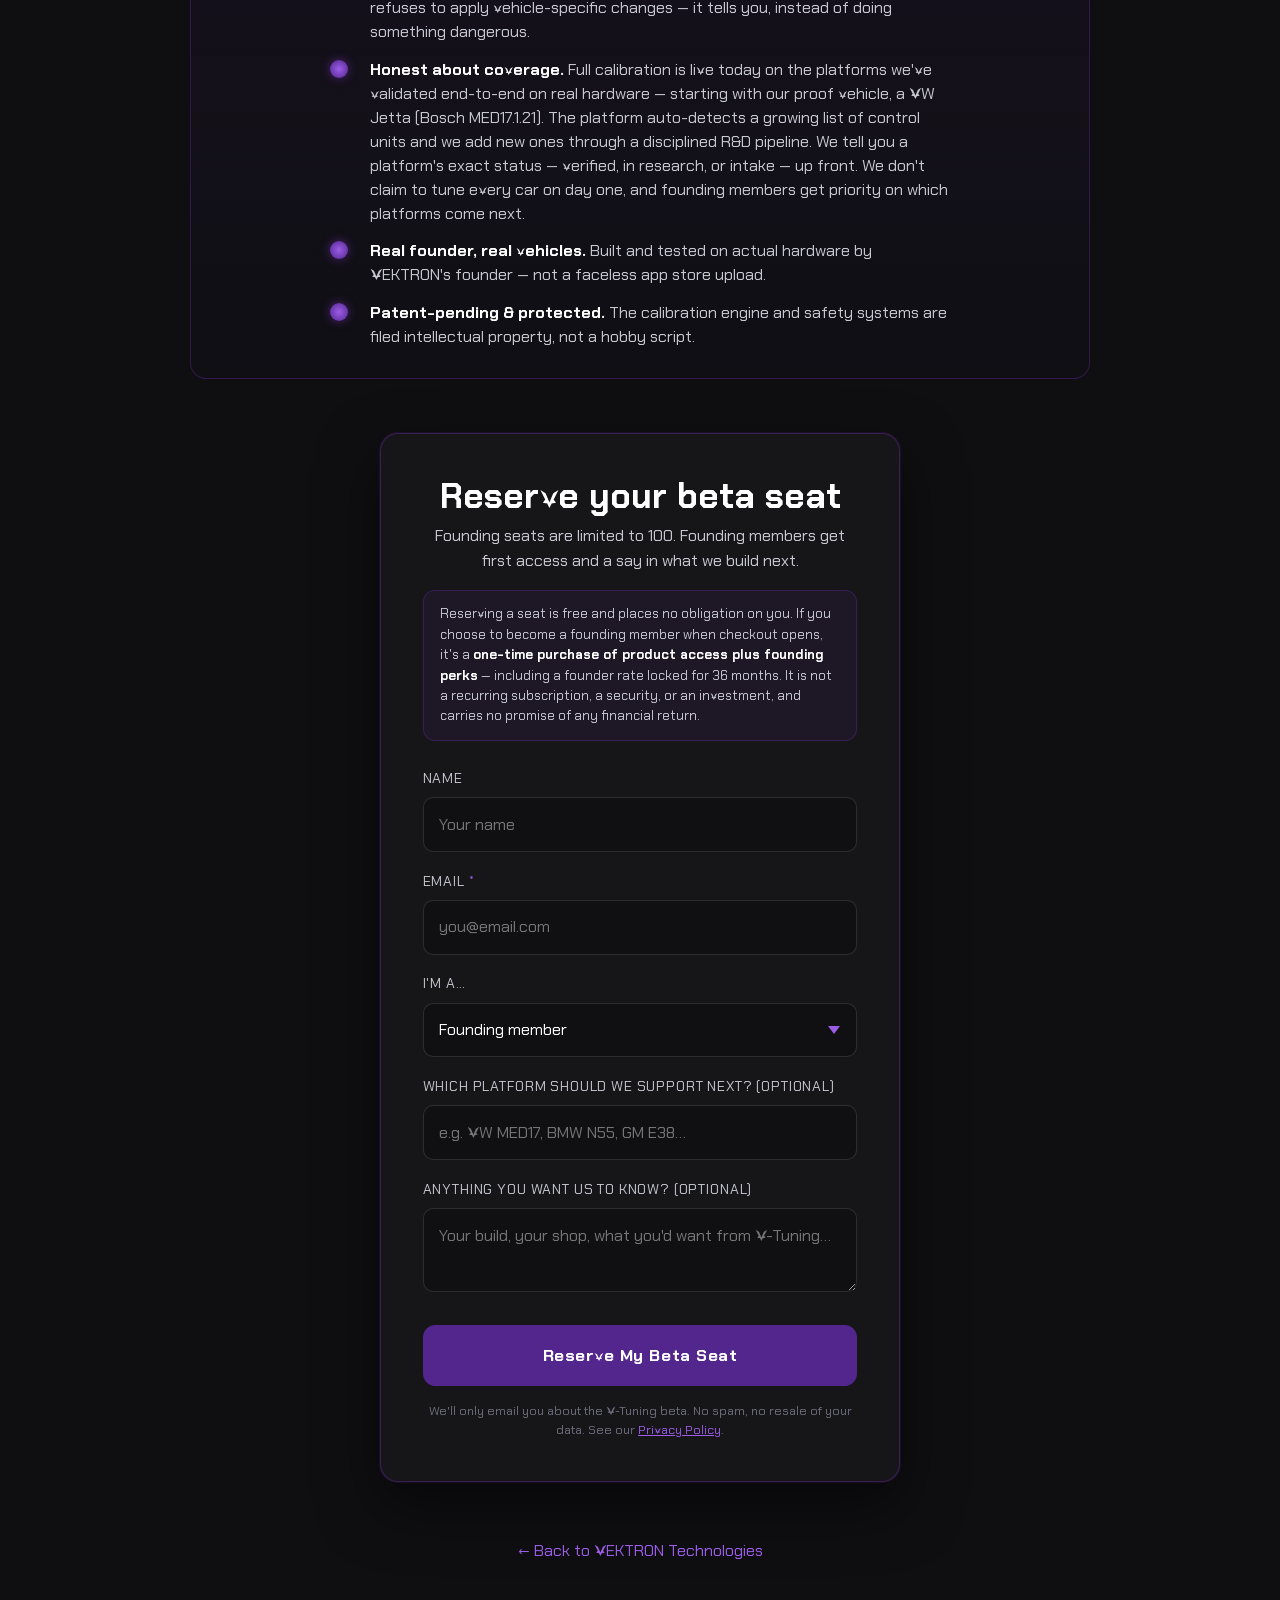
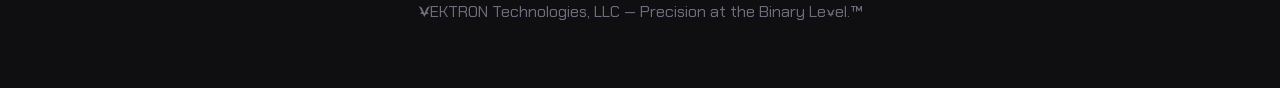
==== commit 764662c8: "content: honest platform-coverage expectation on beta page Add 'Honest about coverage' trust item: f" ====
--- a/beta.html
+++ b/beta.html
@@ -329,6 +329,7 @@
         <ul>
           <li><span></span><div><strong>Your data stays yours.</strong> Files live in your private account, isolated per user. We never seed one vehicle's settings onto another.</div></li>
           <li><span></span><div><strong>We never guess.</strong> If the platform can't positively identify your file, it refuses to apply vehicle-specific changes — it tells you, instead of doing something dangerous.</div></li>
+          <li><span></span><div><strong>Honest about coverage.</strong> Full calibration is live today on the platforms we've validated end-to-end on real hardware — starting with our proof vehicle, a VW Jetta (Bosch MED17.1.21). The platform auto-detects a growing list of control units and we add new ones through a disciplined R&amp;D pipeline. We tell you a platform's exact status — verified, in research, or intake — up front. We don't claim to tune every car on day one, and founding members get priority on which platforms come next.</div></li>
           <li><span></span><div><strong>Real founder, real vehicles.</strong> Built and tested on actual hardware by VEKTRON's founder — not a faceless app store upload.</div></li>
           <li><span></span><div><strong>Patent-pending &amp; protected.</strong> The calibration engine and safety systems are filed intellectual property, not a hobby script.</div></li>
         </ul>
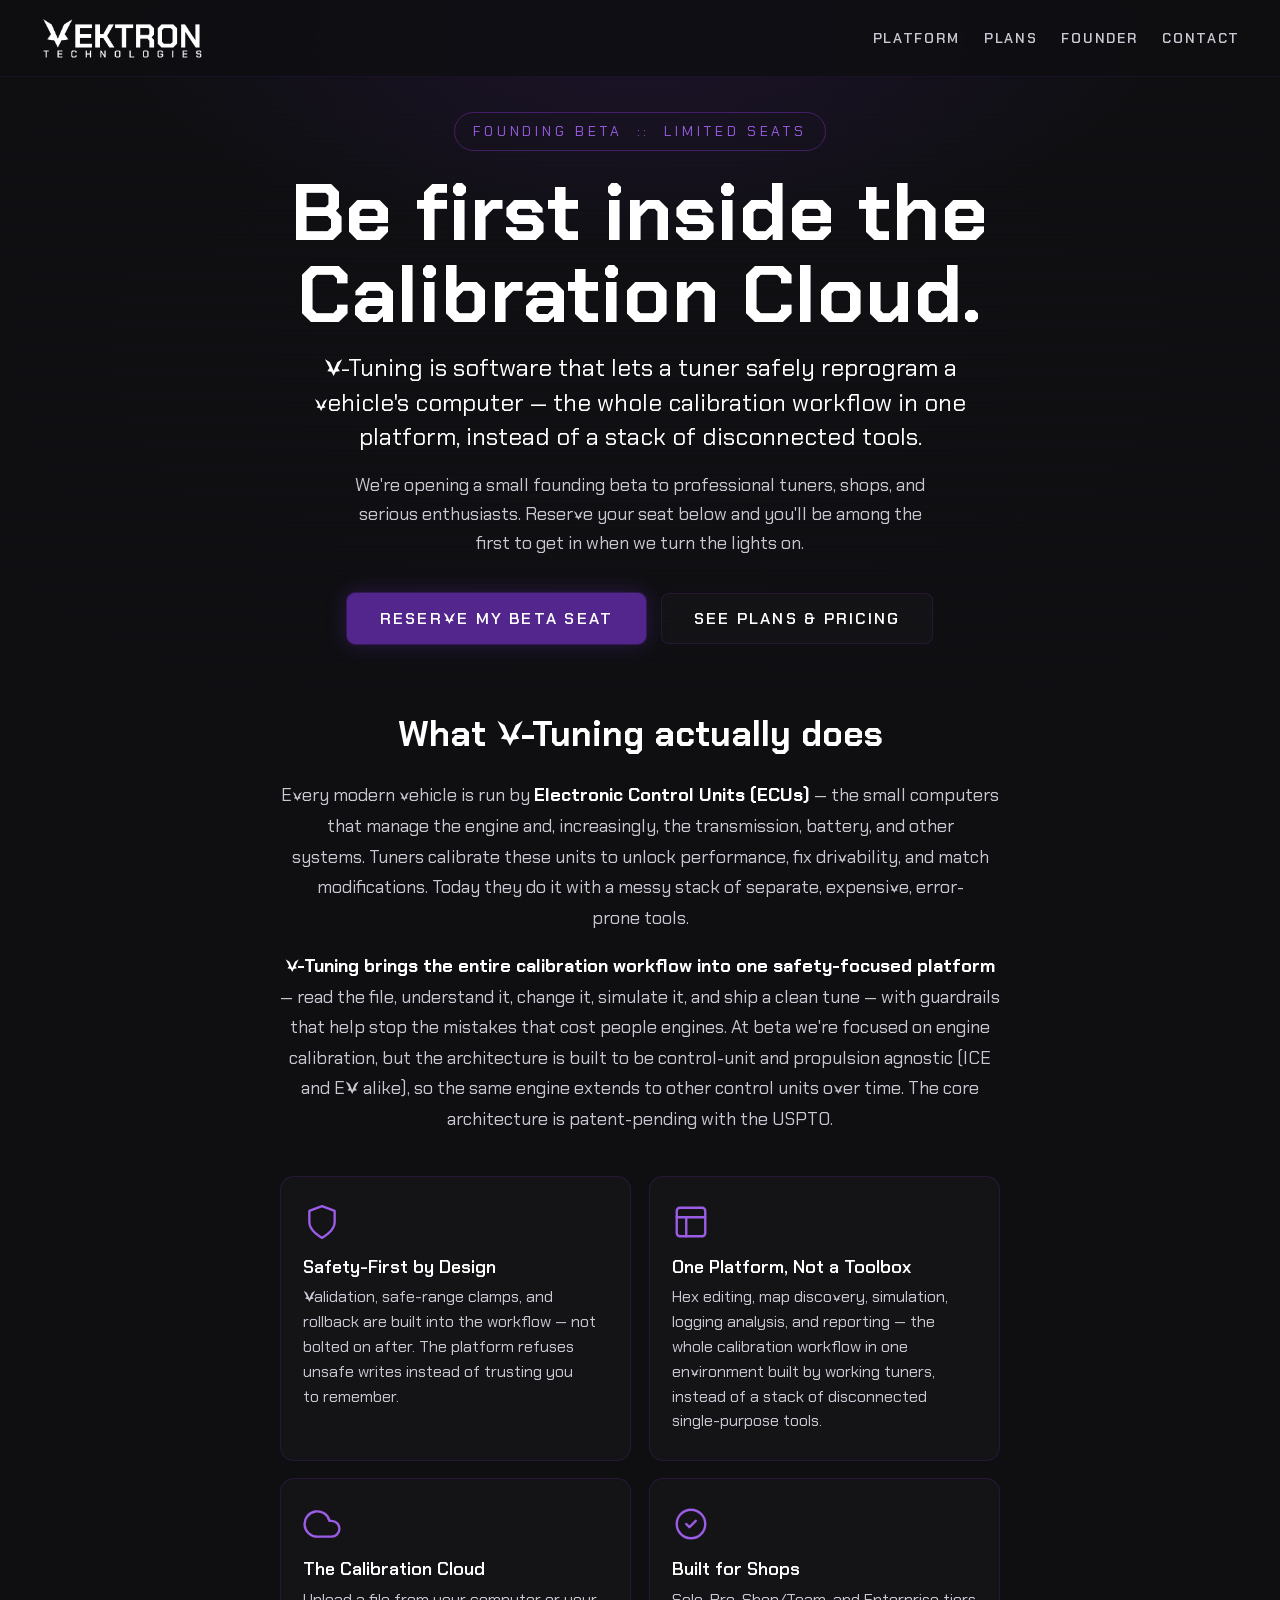
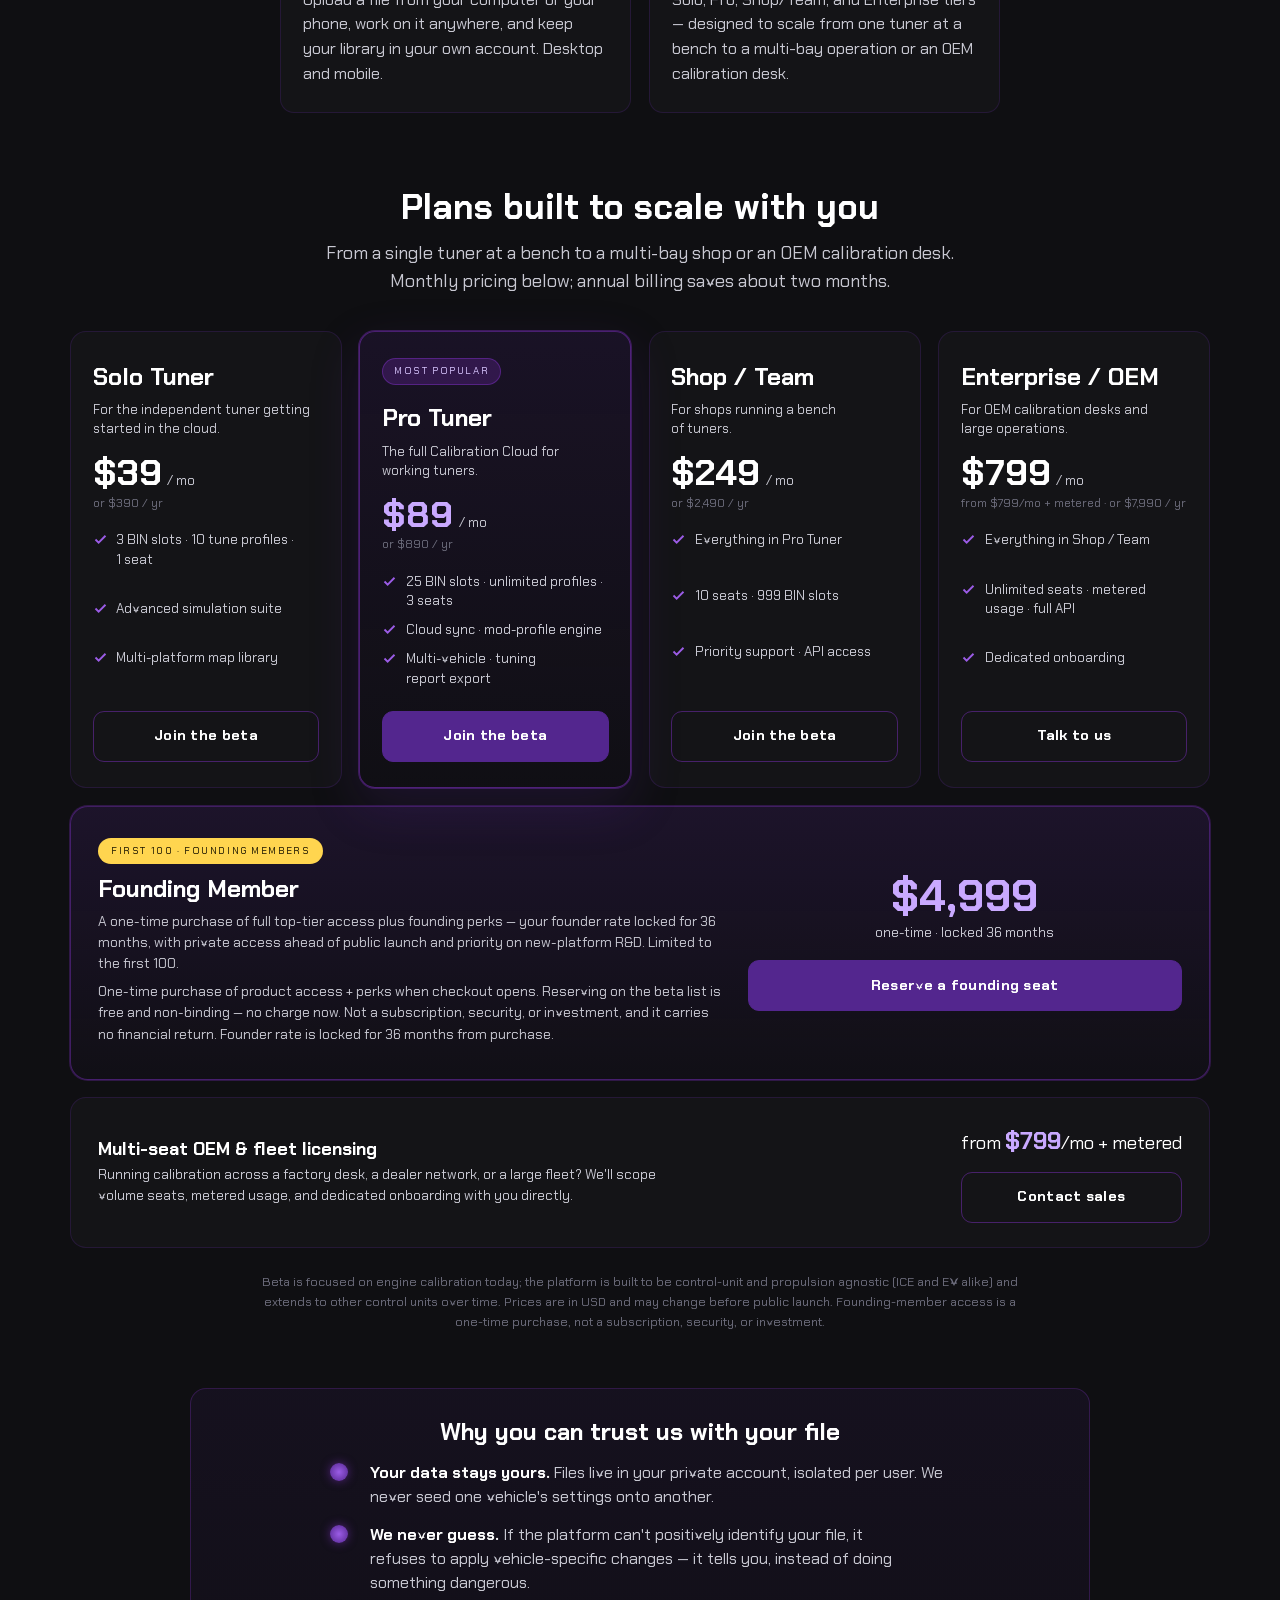
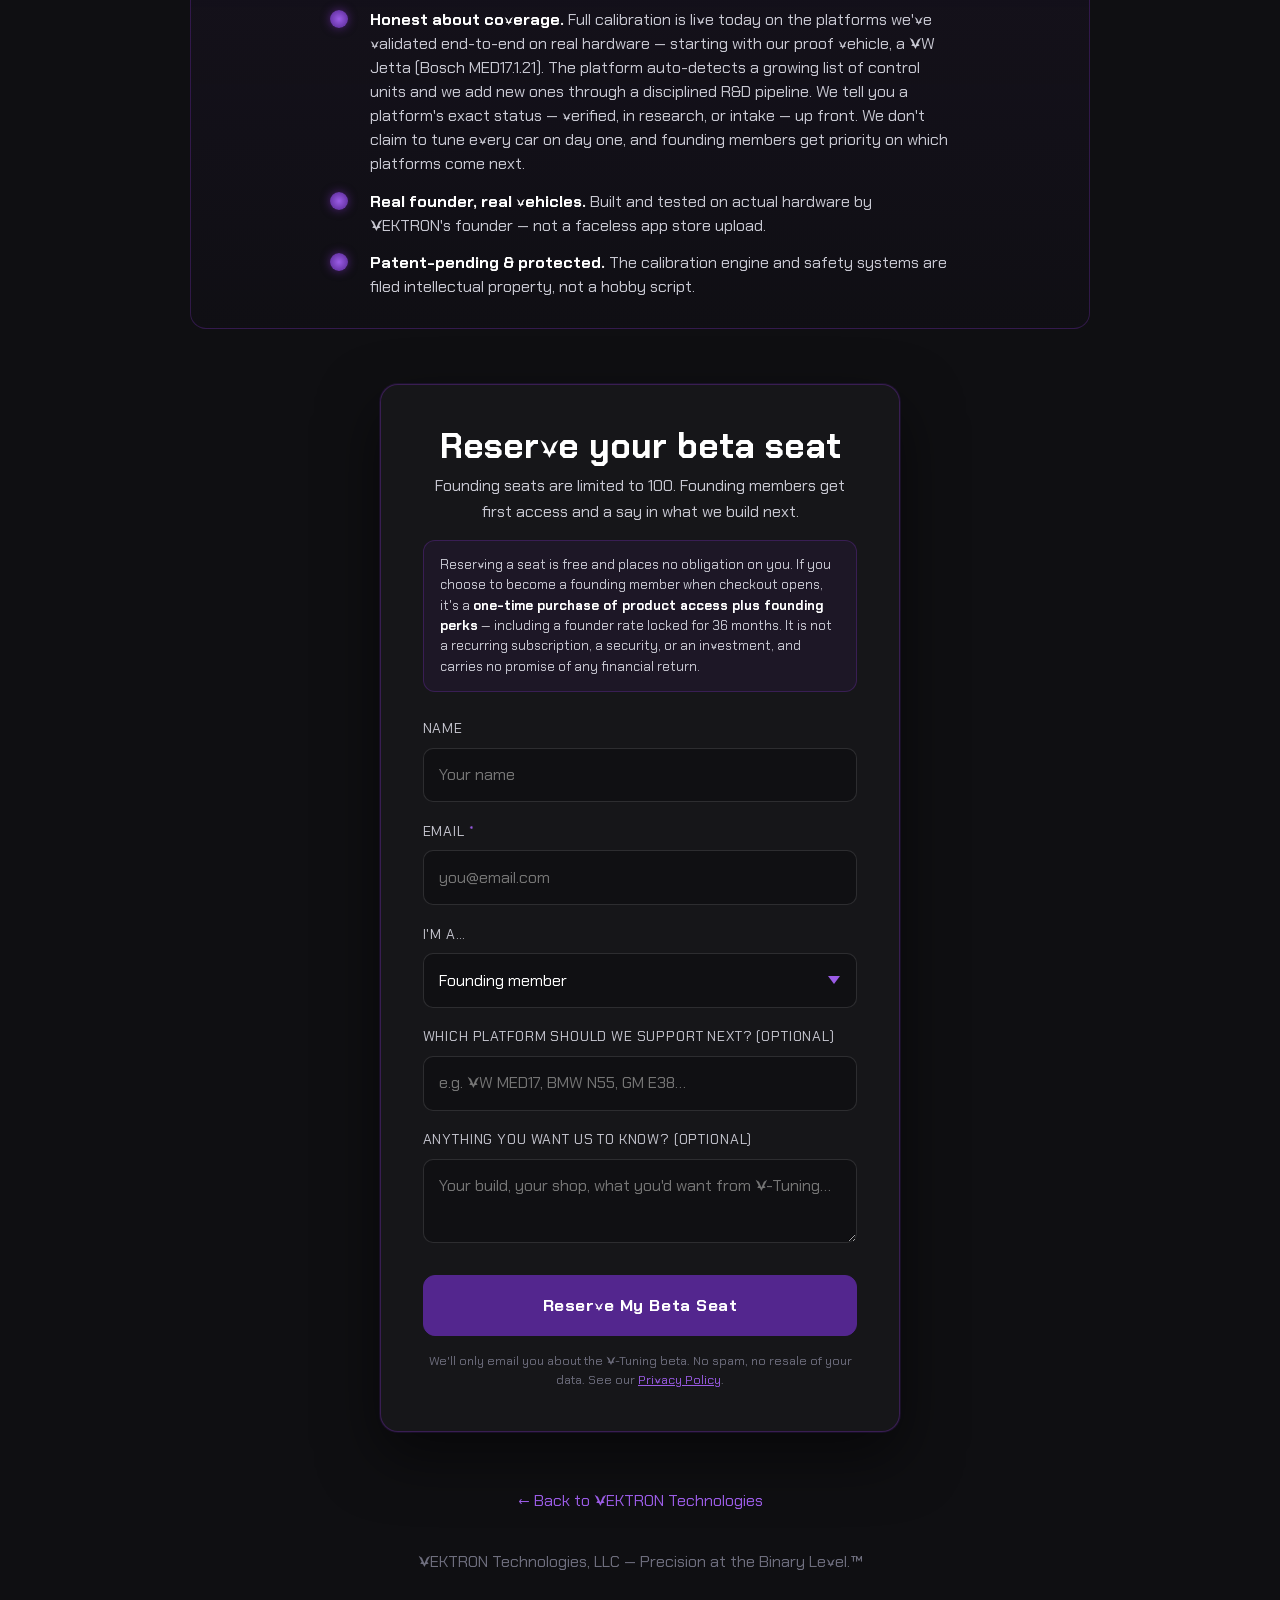
==== commit 1c805b16: "Site upgrade: chapter-rail nav, scroll progress, Technology section, Newsroom + Brand pages, sitemap" ====
--- a/beta.html
+++ b/beta.html
@@ -32,8 +32,8 @@
 <link rel="apple-touch-icon" sizes="180x180" href="./assets/favicon/apple-touch-icon.png?v=21">
 
 <!-- Stylesheets -->
-<link rel="stylesheet" href="./base.css?v=21">
-<link rel="stylesheet" href="./style.css?v=21">
+<link rel="stylesheet" href="./base.css?v=23">
+<link rel="stylesheet" href="./style.css?v=23">
 
 <style>
 /* ===== Beta page — scoped, reuses canonical tokens from style.css ===== */
@@ -52,7 +52,8 @@
 .beta-plain strong{color:var(--color-text)}
 
 /* value grid */
-.beta-grid{display:grid;grid-template-columns:repeat(auto-fit,minmax(240px,1fr));gap:1.1rem;max-width:980px;margin:2.6rem auto 0;padding:0 1.25rem}
+.beta-grid{display:grid;grid-template-columns:repeat(2,1fr);gap:1.1rem;max-width:760px;margin:2.6rem auto 0;padding:0 1.25rem}
+@media (max-width:640px){.beta-grid{grid-template-columns:1fr}}
 .beta-card{background:rgba(255,255,255,.025);border:1px solid var(--color-border,rgba(255,255,255,.08));border-radius:14px;padding:1.6rem 1.4rem;transition:transform .25s ease,border-color .25s ease}
 .beta-card:hover{transform:translateY(-3px);border-color:rgba(123,47,190,.5)}
 .beta-card-ico{width:38px;height:38px;color:var(--color-circuit-violet);margin-bottom:1rem}
@@ -393,6 +394,6 @@
   </main>
 
   <!-- Waitlist capture: direct PostgREST insert, apikey-only header (no SDK, no Authorization bearer) -->
-  <script src="./beta.js?v=21" defer></script>
+  <script src="./beta.js?v=22" defer></script>
 </body>
 </html>
--- a/style.css
+++ b/style.css
@@ -2054,3 +2054,752 @@
     margin-bottom: var(--space-5);
   }
 }
+
+
+/* ============================================================
+   SITE UPGRADE v22 — Structure / Breadth / Wow-entrance
+   VEKTRON-native vocabulary only. No Perplexity-style numerals.
+   Diamond nodes = the 45deg feature-bullet motif. Chromatic-burst
+   + holographic sheen reused throughout. Honors prefers-reduced-motion.
+   ============================================================ */
+
+/* ---- Scroll Progress Meter (thin Plasma rail under the header) ---- */
+.scroll-progress {
+  position: absolute;
+  left: 0;
+  right: 0;
+  bottom: -1px;
+  height: 2px;
+  background: transparent;
+  overflow: hidden;
+  pointer-events: none;
+}
+.scroll-progress-bar {
+  display: block;
+  height: 100%;
+  width: 100%;
+  transform: scaleX(0);
+  transform-origin: left center;
+  background: linear-gradient(90deg,
+    var(--color-primary) 0%,
+    var(--color-circuit-violet) 55%,
+    var(--color-primary-glow) 100%);
+  box-shadow: 0 0 10px rgba(179, 136, 255, 0.5);
+  will-change: transform;
+}
+
+/* ---- Chapter Index Rail (desktop vertical waypoint nav) ----
+   Sits in the right margin. Diamond nodes (rotate 45deg) echo the
+   brand's feature-bullet. Active section = filled violet node + glow,
+   label fades in. NOT a numbered TOC. */
+.chapter-rail {
+  position: fixed;
+  top: 50%;
+  right: clamp(var(--space-4), 2.2vw, var(--space-10));
+  transform: translateY(-50%);
+  z-index: 90;
+  display: none;
+}
+.chapter-rail ul {
+  list-style: none;
+  display: flex;
+  flex-direction: column;
+  gap: var(--space-5);
+  position: relative;
+}
+/* Connective hairline that threads the nodes together */
+.chapter-rail ul::before {
+  content: '';
+  position: absolute;
+  left: 5px;
+  top: 4px;
+  bottom: 4px;
+  width: 1px;
+  background: linear-gradient(180deg,
+    transparent 0%,
+    var(--color-divider) 12%,
+    var(--color-divider) 88%,
+    transparent 100%);
+  pointer-events: none;
+}
+.chapter-rail a {
+  position: relative;
+  display: flex;
+  align-items: center;
+  gap: var(--space-3);
+  text-decoration: none;
+  padding: 2px 0;
+  isolation: isolate;
+}
+.rail-node {
+  width: 11px;
+  height: 11px;
+  flex: 0 0 auto;
+  border-radius: 2px;
+  transform: rotate(45deg);
+  background: transparent;
+  border: 1.5px solid rgba(179, 136, 255, 0.45);
+  transition: background 0.35s cubic-bezier(0.16, 1, 0.3, 1),
+              border-color 0.35s cubic-bezier(0.16, 1, 0.3, 1),
+              box-shadow 0.35s cubic-bezier(0.16, 1, 0.3, 1),
+              transform 0.35s cubic-bezier(0.16, 1, 0.3, 1);
+}
+.rail-label {
+  font-size: var(--text-xs);
+  font-weight: 700;
+  letter-spacing: 0.16em;
+  text-transform: uppercase;
+  color: var(--color-text-muted);
+  opacity: 0;
+  transform: translateX(6px);
+  transition: opacity 0.3s ease, transform 0.3s cubic-bezier(0.16, 1, 0.3, 1), color 0.3s ease;
+  white-space: nowrap;
+}
+.chapter-rail a:hover .rail-node,
+.chapter-rail a:focus-visible .rail-node {
+  border-color: var(--color-primary-glow);
+  box-shadow: 0 0 10px rgba(179, 136, 255, 0.55);
+}
+.chapter-rail a:hover .rail-label,
+.chapter-rail a:focus-visible .rail-label {
+  opacity: 1;
+  transform: translateX(0);
+  color: var(--color-text);
+}
+/* Active state — set by IntersectionObserver in app.js */
+.chapter-rail a.is-active .rail-node {
+  background: var(--color-primary);
+  border-color: var(--color-primary-glow);
+  box-shadow: 0 0 14px rgba(83, 38, 142, 0.8), 0 0 24px rgba(179, 136, 255, 0.35);
+  transform: rotate(45deg) scale(1.18);
+}
+.chapter-rail a.is-active .rail-label {
+  opacity: 1;
+  transform: translateX(0);
+  color: var(--color-primary-glow);
+}
+.chapter-rail a:focus-visible {
+  outline: 2px solid var(--color-primary);
+  outline-offset: 4px;
+  border-radius: var(--radius-sm);
+}
+/* Only show the rail when there is room in the side margin */
+@media (min-width: 1180px) {
+  .chapter-rail { display: block; }
+}
+@media (prefers-reduced-motion: reduce) {
+  .rail-node, .rail-label { transition: none; }
+  .chapter-rail a.is-active .rail-node { transform: rotate(45deg); }
+}
+
+/* ---- Staged Hero Reveal-on-load ----
+   Extends the existing chromatic/heroLogoBurst vocabulary. Children
+   rise + fade in a deliberate cascade once the page is interactive.
+   JS adds .is-revealed; CSS does the motion. Reduced-motion = instant. */
+[data-hero-stage] > * {
+  opacity: 1;
+}
+[data-hero-stage].stage-armed > *:not(.sr-only) {
+  opacity: 0;
+  transform: translateY(18px);
+}
+[data-hero-stage].is-revealed > *:not(.sr-only) {
+  opacity: 1;
+  transform: translateY(0);
+  transition: opacity 0.7s cubic-bezier(0.22, 1, 0.36, 1),
+              transform 0.7s cubic-bezier(0.22, 1, 0.36, 1);
+}
+[data-hero-stage].is-revealed > .hero-logo      { transition-delay: 0.05s; }
+[data-hero-stage].is-revealed > .hero-tagline   { transition-delay: 0.22s; }
+[data-hero-stage].is-revealed > .hero-sub       { transition-delay: 0.36s; }
+[data-hero-stage].is-revealed > .hero-cta-row   { transition-delay: 0.50s; }
+@media (prefers-reduced-motion: reduce) {
+  [data-hero-stage].stage-armed > *:not(.sr-only),
+  [data-hero-stage].is-revealed > *:not(.sr-only) {
+    opacity: 1;
+    transform: none;
+    transition: none;
+  }
+}
+
+/* ============================================================
+   TECHNOLOGY / CAPABILITIES SECTION
+   Models on .platform / .division-card vocabulary.
+   ============================================================ */
+.technology {
+  position: relative;
+  padding: var(--space-32) var(--space-6);
+  background:
+    radial-gradient(ellipse at 80% 0%, rgba(83, 38, 142, 0.10) 0%, transparent 55%),
+    radial-gradient(ellipse at 10% 100%, rgba(123, 47, 190, 0.06) 0%, transparent 50%),
+    var(--color-bg);
+  overflow: hidden;
+}
+.technology .section-desc {
+  max-width: 70ch;
+}
+.tech-grid {
+  display: grid;
+  grid-template-columns: repeat(2, 1fr);
+  gap: var(--space-6);
+  margin-top: var(--space-12);
+}
+@media (max-width: 760px) {
+  .tech-grid { grid-template-columns: 1fr; }
+}
+.tech-card {
+  position: relative;
+  background: var(--color-surface-2);
+  border: 1px solid rgba(83, 38, 142, 0.22);
+  border-radius: var(--radius-lg);
+  padding: var(--space-8);
+  overflow: hidden;
+  transition: box-shadow 0.35s cubic-bezier(0.16, 1, 0.3, 1),
+              border-color 0.35s cubic-bezier(0.16, 1, 0.3, 1),
+              transform 0.35s cubic-bezier(0.16, 1, 0.3, 1);
+}
+/* Diamond corner accent — the 45deg motif, top-right */
+.tech-card::before {
+  content: '';
+  position: absolute;
+  top: 18px;
+  right: 18px;
+  width: 8px;
+  height: 8px;
+  border-radius: 1px;
+  background: var(--color-primary);
+  box-shadow: 0 0 10px rgba(83, 38, 142, 0.7);
+  transform: rotate(45deg);
+  opacity: 0.5;
+  transition: opacity 0.35s ease, box-shadow 0.35s ease;
+}
+.tech-card:hover {
+  transform: translateY(-3px);
+  border-color: rgba(83, 38, 142, 0.55);
+  box-shadow: 0 0 32px rgba(83, 38, 142, 0.28),
+              0 0 60px rgba(123, 47, 190, 0.12),
+              0 8px 32px rgba(0,0,0,0.35);
+}
+.tech-card:hover::before {
+  opacity: 1;
+  box-shadow: 0 0 14px rgba(179, 136, 255, 0.8);
+}
+.tech-card-mark {
+  width: 44px;
+  height: 44px;
+  display: flex;
+  align-items: center;
+  justify-content: center;
+  margin-bottom: var(--space-5);
+  color: var(--color-primary-glow);
+  border: 1px solid var(--color-border);
+  border-radius: var(--radius-md);
+  background: rgba(83, 38, 142, 0.10);
+  transition: color 0.35s ease, border-color 0.35s ease, box-shadow 0.35s ease;
+}
+.tech-card-mark svg {
+  width: 24px;
+  height: 24px;
+}
+.tech-card:hover .tech-card-mark {
+  color: #fff;
+  border-color: rgba(179, 136, 255, 0.55);
+  box-shadow: 0 0 18px rgba(83, 38, 142, 0.45);
+}
+.tech-card-title {
+  font-family: var(--font-display);
+  font-size: var(--text-lg);
+  font-weight: 800;
+  letter-spacing: 0.05em;
+  text-transform: uppercase;
+  color: var(--color-text);
+  line-height: 1.15;
+  margin-bottom: var(--space-3);
+}
+.tech-card-desc {
+  font-size: var(--text-sm);
+  color: var(--color-text-muted);
+  line-height: 1.7;
+}
+/* Closing statement banner */
+.tech-statement {
+  margin-top: var(--space-12);
+  padding: var(--space-8) var(--space-10);
+  border: 1px solid var(--color-border);
+  border-left: 3px solid var(--color-primary);
+  border-radius: var(--radius-lg);
+  background:
+    linear-gradient(120deg, rgba(83, 38, 142, 0.10) 0%, transparent 60%),
+    var(--color-surface);
+  max-width: 80ch;
+}
+.tech-statement p {
+  font-size: var(--text-lg);
+  line-height: 1.6;
+  color: var(--color-text-muted);
+  max-width: none;
+}
+.tech-statement strong {
+  color: var(--color-text);
+  font-weight: 700;
+}
+@media (max-width: 640px) {
+  .tech-statement { padding: var(--space-6); }
+}
+
+/* ============================================================
+   SITEMAP FOOTER — full Company / Platform / Resources / Connect
+   Replaces the old two-column footer-top layout.
+   ============================================================ */
+.footer-top {
+  display: grid;
+  grid-template-columns: minmax(260px, 1.4fr) 2fr;
+  gap: var(--space-12);
+  align-items: start;
+}
+.footer-brand-col {
+  max-width: 42ch;
+}
+.footer-brand-blurb {
+  margin-top: var(--space-4);
+  font-size: var(--text-sm);
+  line-height: 1.7;
+  color: var(--color-text-muted);
+}
+.footer-brand-loc {
+  margin-top: var(--space-4);
+  font-size: var(--text-xs);
+  letter-spacing: 0.08em;
+  text-transform: uppercase;
+  color: var(--color-text-faint);
+}
+.footer-nav {
+  display: grid;
+  grid-template-columns: repeat(4, 1fr);
+  gap: var(--space-8);
+}
+.footer-col-title {
+  font-family: var(--font-display);
+  font-size: var(--text-xs);
+  font-weight: 800;
+  letter-spacing: 0.16em;
+  text-transform: uppercase;
+  color: var(--color-primary-glow);
+  margin-bottom: var(--space-4);
+}
+.footer-col ul {
+  list-style: none;
+  display: flex;
+  flex-direction: column;
+  gap: var(--space-3);
+}
+.footer-col a {
+  position: relative;
+  display: inline-block;
+  font-size: var(--text-sm);
+  color: var(--color-text-muted);
+  text-decoration: none;
+  width: fit-content;
+  transition: color 240ms ease, text-shadow 240ms ease, transform 240ms ease;
+}
+.footer-col a::before {
+  content: '';
+  position: absolute;
+  left: -14px;
+  top: 50%;
+  width: 6px;
+  height: 6px;
+  border-radius: 1px;
+  background: var(--color-primary);
+  box-shadow: 0 0 8px rgba(83, 38, 142, 0.7);
+  transform: translateY(-50%) rotate(45deg) scale(0);
+  transition: transform 280ms cubic-bezier(0.22, 1, 0.36, 1);
+}
+.footer-col a:hover,
+.footer-col a:focus-visible {
+  color: var(--color-text);
+  transform: translateX(4px);
+  outline: none;
+}
+.footer-col a:hover::before,
+.footer-col a:focus-visible::before {
+  transform: translateY(-50%) rotate(45deg) scale(1);
+}
+@media (prefers-reduced-motion: reduce) {
+  .footer-col a,
+  .footer-col a::before { transition: none; }
+  .footer-col a:hover,
+  .footer-col a:focus-visible { transform: none; }
+}
+/* Footer responsive — collapse the sitemap gracefully */
+@media (max-width: 900px) {
+  .footer-top {
+    grid-template-columns: 1fr;
+    gap: var(--space-10);
+  }
+  .footer-brand-col { max-width: none; }
+}
+@media (max-width: 560px) {
+  .footer-nav {
+    grid-template-columns: repeat(2, 1fr);
+    gap: var(--space-8) var(--space-6);
+  }
+}
+
+
+/* ============================================================
+   SUBPAGE FRAME — shared by newsroom.html & brand.html
+   ============================================================ */
+.subpage-hero {
+  position: relative;
+  padding: calc(var(--space-24) + 64px) var(--space-6) var(--space-16);
+  background:
+    radial-gradient(ellipse at 70% 0%, rgba(83, 38, 142, 0.16) 0%, transparent 55%),
+    var(--color-bg);
+  overflow: hidden;
+}
+.subpage-hero .container { position: relative; z-index: 2; }
+.subpage-eyebrow {
+  font-size: var(--text-xs);
+  font-weight: 700;
+  letter-spacing: 0.2em;
+  text-transform: uppercase;
+  color: var(--color-primary-glow);
+  margin-bottom: var(--space-4);
+  display: flex;
+  align-items: center;
+  gap: var(--space-3);
+}
+.subpage-eyebrow::before {
+  content: '::';
+  font-family: var(--font-display);
+  font-weight: 700;
+  color: var(--color-primary);
+  text-shadow: 0 0 12px rgba(83, 38, 142, 0.6);
+}
+.subpage-title {
+  font-family: var(--font-display);
+  font-size: var(--text-3xl);
+  font-weight: 800;
+  letter-spacing: 0.04em;
+  text-transform: uppercase;
+  line-height: 1.05;
+  color: var(--color-text);
+  margin-bottom: var(--space-6);
+  max-width: 18ch;
+}
+.subpage-lead {
+  font-size: var(--text-lg);
+  color: var(--color-text-muted);
+  line-height: 1.65;
+  max-width: 60ch;
+}
+.subpage-body {
+  padding: var(--space-16) var(--space-6) var(--space-24);
+  background: var(--color-bg);
+}
+
+/* ---- Newsroom: status strip ---- */
+.status-strip {
+  display: flex;
+  flex-wrap: wrap;
+  gap: var(--space-4);
+  margin-top: var(--space-8);
+}
+.status-pill {
+  display: inline-flex;
+  align-items: center;
+  gap: var(--space-2);
+  padding: var(--space-2) var(--space-4);
+  border: 1px solid var(--color-border);
+  border-radius: var(--radius-full);
+  font-size: var(--text-xs);
+  font-weight: 600;
+  letter-spacing: 0.08em;
+  text-transform: uppercase;
+  color: var(--color-text-muted);
+  background: rgba(83, 38, 142, 0.08);
+}
+.status-pill .dot {
+  width: 7px;
+  height: 7px;
+  border-radius: 1px;
+  transform: rotate(45deg);
+  background: var(--color-primary-glow);
+  box-shadow: 0 0 8px rgba(179, 136, 255, 0.7);
+}
+
+/* ---- Build-in-Public timeline ---- */
+.timeline {
+  position: relative;
+  max-width: 820px;
+  margin-inline: auto;
+  margin-top: var(--space-8);
+  padding-left: var(--space-8);
+}
+.timeline::before {
+  content: '';
+  position: absolute;
+  left: 5px;
+  top: 6px;
+  bottom: 6px;
+  width: 1px;
+  background: linear-gradient(180deg,
+    transparent 0%,
+    var(--color-divider) 8%,
+    var(--color-divider) 92%,
+    transparent 100%);
+}
+.timeline-entry {
+  position: relative;
+  padding-bottom: var(--space-10);
+}
+.timeline-entry:last-child { padding-bottom: 0; }
+.timeline-entry::before {
+  content: '';
+  position: absolute;
+  left: calc(-1 * var(--space-8) + 1px);
+  top: 6px;
+  width: 9px;
+  height: 9px;
+  border-radius: 1px;
+  transform: rotate(45deg);
+  background: var(--color-primary);
+  box-shadow: 0 0 10px rgba(83, 38, 142, 0.7);
+}
+.timeline-date {
+  font-size: var(--text-xs);
+  font-weight: 700;
+  letter-spacing: 0.14em;
+  text-transform: uppercase;
+  color: var(--color-primary-glow);
+  margin-bottom: var(--space-2);
+}
+.timeline-title {
+  font-family: var(--font-display);
+  font-size: var(--text-lg);
+  font-weight: 800;
+  letter-spacing: 0.04em;
+  text-transform: uppercase;
+  color: var(--color-text);
+  line-height: 1.2;
+  margin-bottom: var(--space-3);
+}
+.timeline-body {
+  font-size: var(--text-base);
+  color: var(--color-text-muted);
+  line-height: 1.7;
+}
+.timeline-body p { margin-bottom: var(--space-3); }
+.timeline-body p:last-child { margin-bottom: 0; }
+
+/* ---- Newsroom: follow CTA card ---- */
+.follow-card {
+  margin-top: var(--space-16);
+  padding: var(--space-10);
+  border: 1px solid var(--color-border);
+  border-left: 3px solid var(--color-primary);
+  border-radius: var(--radius-lg);
+  background:
+    linear-gradient(120deg, rgba(83, 38, 142, 0.12) 0%, transparent 60%),
+    var(--color-surface);
+  max-width: 820px;
+  margin-inline: auto;
+  text-align: center;
+}
+.follow-card h2 {
+  font-family: var(--font-display);
+  font-size: var(--text-xl);
+  font-weight: 800;
+  letter-spacing: 0.04em;
+  text-transform: uppercase;
+  color: var(--color-text);
+  margin-bottom: var(--space-3);
+}
+.follow-card p {
+  font-size: var(--text-base);
+  color: var(--color-text-muted);
+  line-height: 1.7;
+  margin-inline: auto;
+  margin-bottom: var(--space-6);
+}
+
+/* ---- Subpage back-link ---- */
+.subpage-back {
+  display: inline-flex;
+  align-items: center;
+  gap: var(--space-2);
+  margin-bottom: var(--space-6);
+  font-size: var(--text-sm);
+  font-weight: 600;
+  letter-spacing: 0.06em;
+  text-transform: uppercase;
+  color: var(--color-text-muted);
+  text-decoration: none;
+  transition: color 240ms ease, transform 240ms ease;
+}
+.subpage-back:hover,
+.subpage-back:focus-visible {
+  color: var(--color-primary-glow);
+  transform: translateX(-3px);
+  outline: none;
+}
+@media (prefers-reduced-motion: reduce) {
+  .subpage-back { transition: none; }
+  .subpage-back:hover, .subpage-back:focus-visible { transform: none; }
+}
+
+/* ============================================================
+   BRAND / PRESS PAGE
+   ============================================================ */
+.brand-section {
+  margin-bottom: var(--space-16);
+  max-width: var(--content-wide);
+  margin-inline: auto;
+}
+.brand-section-head {
+  margin-bottom: var(--space-8);
+}
+.brand-grid-2 {
+  display: grid;
+  grid-template-columns: repeat(auto-fill, minmax(min(300px, 100%), 1fr));
+  gap: var(--space-6);
+}
+/* Color swatches */
+.swatch-grid {
+  display: grid;
+  grid-template-columns: repeat(auto-fill, minmax(min(180px, 100%), 1fr));
+  gap: var(--space-5);
+}
+.swatch {
+  border: 1px solid var(--color-border);
+  border-radius: var(--radius-lg);
+  overflow: hidden;
+  background: var(--color-surface-2);
+}
+.swatch-chip {
+  height: 110px;
+  width: 100%;
+}
+.swatch-meta {
+  padding: var(--space-4);
+}
+.swatch-name {
+  font-family: var(--font-display);
+  font-size: var(--text-sm);
+  font-weight: 700;
+  letter-spacing: 0.06em;
+  text-transform: uppercase;
+  color: var(--color-text);
+  margin-bottom: var(--space-1);
+}
+.swatch-hex {
+  font-size: var(--text-xs);
+  letter-spacing: 0.1em;
+  color: var(--color-text-muted);
+}
+.swatch-role {
+  display: block;
+  margin-top: var(--space-2);
+  font-size: var(--text-xs);
+  color: var(--color-text-faint);
+  line-height: 1.5;
+}
+/* Logo display tiles */
+.logo-tile {
+  display: flex;
+  align-items: center;
+  justify-content: center;
+  min-height: 180px;
+  padding: var(--space-8);
+  border: 1px solid var(--color-border);
+  border-radius: var(--radius-lg);
+  background: var(--color-surface-2);
+}
+.logo-tile img { max-height: 96px; width: auto; }
+.logo-tile--obsidian { background: var(--color-bg); }
+.logo-tile--violet  { background: var(--color-primary); }
+.logo-caption {
+  margin-top: var(--space-3);
+  font-size: var(--text-xs);
+  letter-spacing: 0.06em;
+  text-transform: uppercase;
+  color: var(--color-text-muted);
+}
+/* Usage do/don't */
+.rules-grid {
+  display: grid;
+  grid-template-columns: repeat(auto-fill, minmax(min(280px, 100%), 1fr));
+  gap: var(--space-6);
+}
+.rule-card {
+  padding: var(--space-6);
+  border: 1px solid var(--color-border);
+  border-radius: var(--radius-lg);
+  background: var(--color-surface-2);
+}
+.rule-card h3 {
+  font-family: var(--font-display);
+  font-size: var(--text-base);
+  font-weight: 800;
+  letter-spacing: 0.06em;
+  text-transform: uppercase;
+  margin-bottom: var(--space-4);
+}
+.rule-card--do h3 { color: var(--color-primary-glow); }
+.rule-card--dont h3 { color: var(--color-text-muted); }
+.rule-card ul {
+  list-style: none;
+  display: flex;
+  flex-direction: column;
+  gap: var(--space-3);
+}
+.rule-card li {
+  position: relative;
+  padding-left: var(--space-5);
+  font-size: var(--text-sm);
+  color: var(--color-text-muted);
+  line-height: 1.6;
+}
+.rule-card li::before {
+  content: '';
+  position: absolute;
+  left: 0;
+  top: 8px;
+  width: 7px;
+  height: 7px;
+  border-radius: 1px;
+  transform: rotate(45deg);
+  background: var(--color-primary);
+  box-shadow: 0 0 7px rgba(83, 38, 142, 0.6);
+}
+.rule-card--dont li::before {
+  background: transparent;
+  border: 1.5px solid var(--color-text-faint);
+  box-shadow: none;
+}
+/* Fact sheet */
+.fact-sheet {
+  display: grid;
+  grid-template-columns: repeat(auto-fill, minmax(min(260px, 100%), 1fr));
+  gap: var(--space-5);
+}
+.fact-row {
+  padding: var(--space-5);
+  border: 1px solid var(--color-border);
+  border-radius: var(--radius-md);
+  background: var(--color-surface-2);
+}
+.fact-row dt {
+  font-size: var(--text-xs);
+  font-weight: 700;
+  letter-spacing: 0.12em;
+  text-transform: uppercase;
+  color: var(--color-primary-glow);
+  margin-bottom: var(--space-2);
+}
+.fact-row dd {
+  font-size: var(--text-base);
+  color: var(--color-text);
+  line-height: 1.5;
+}
